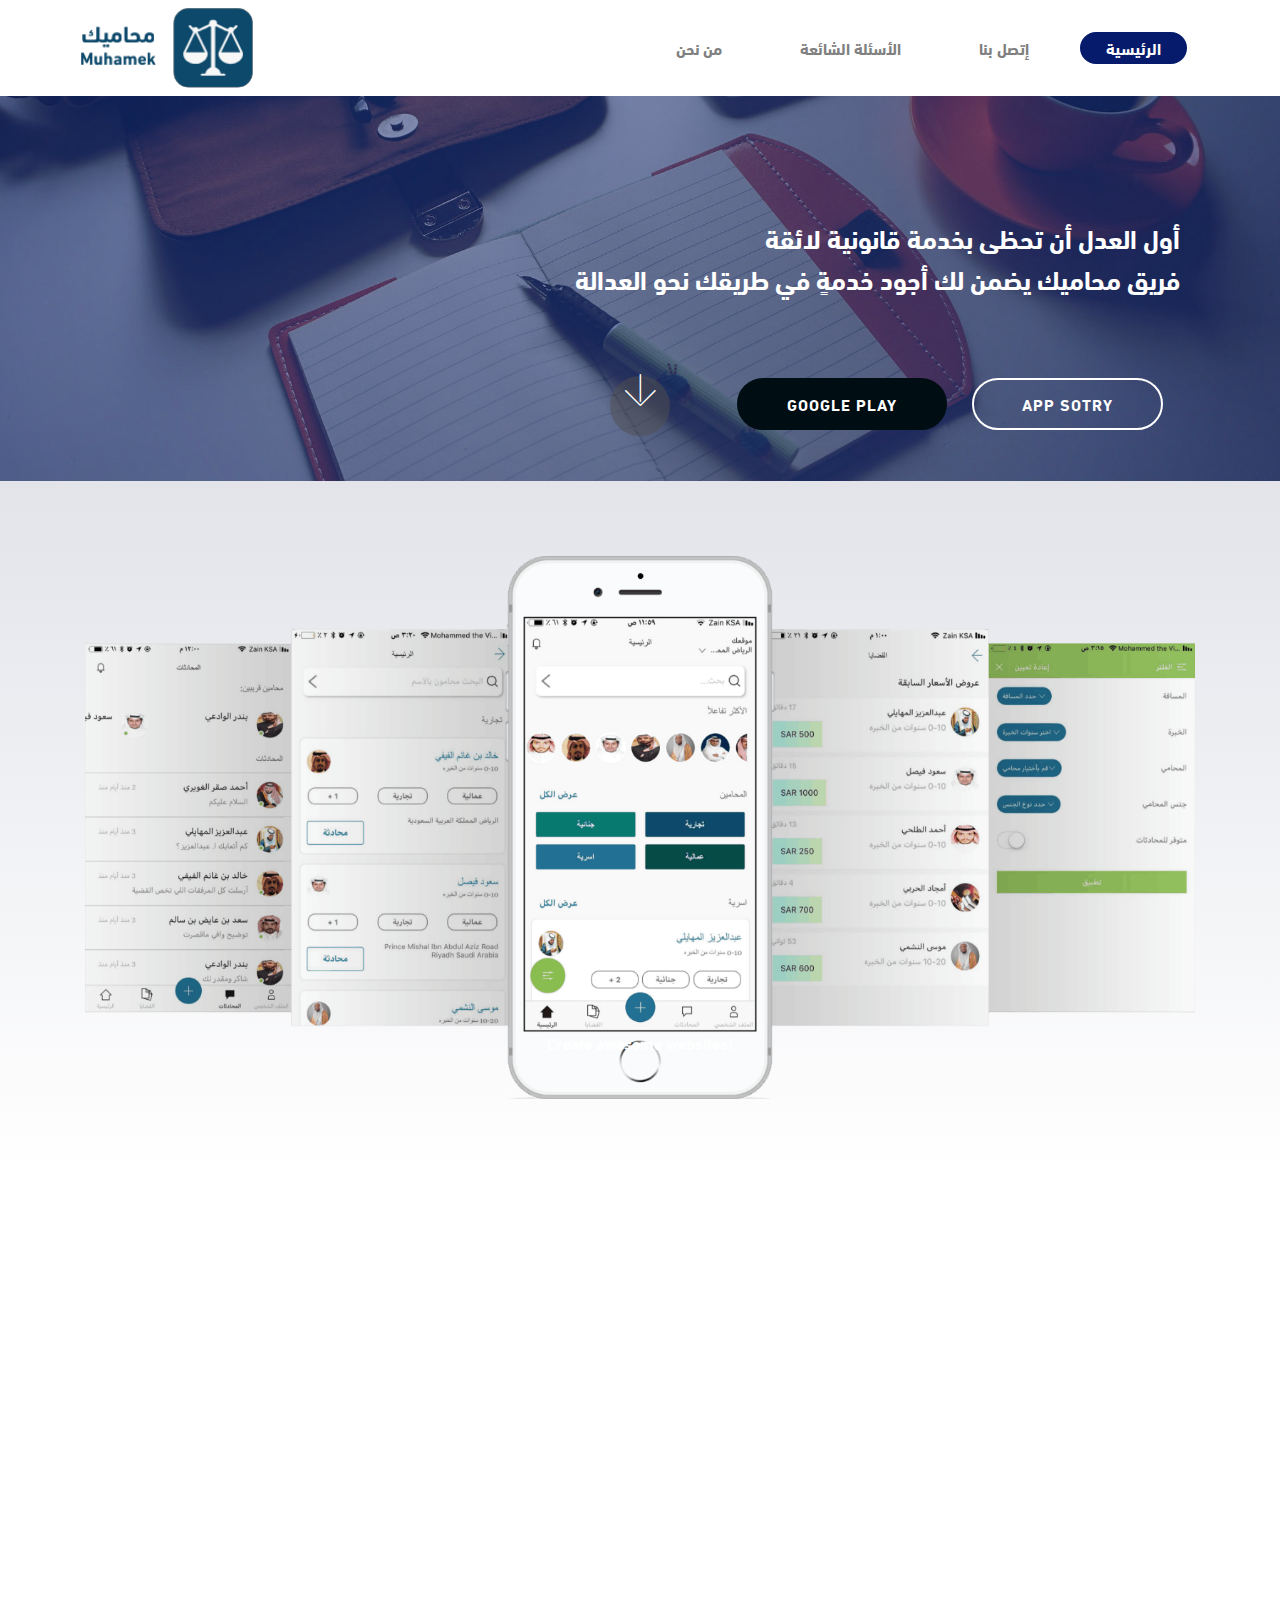
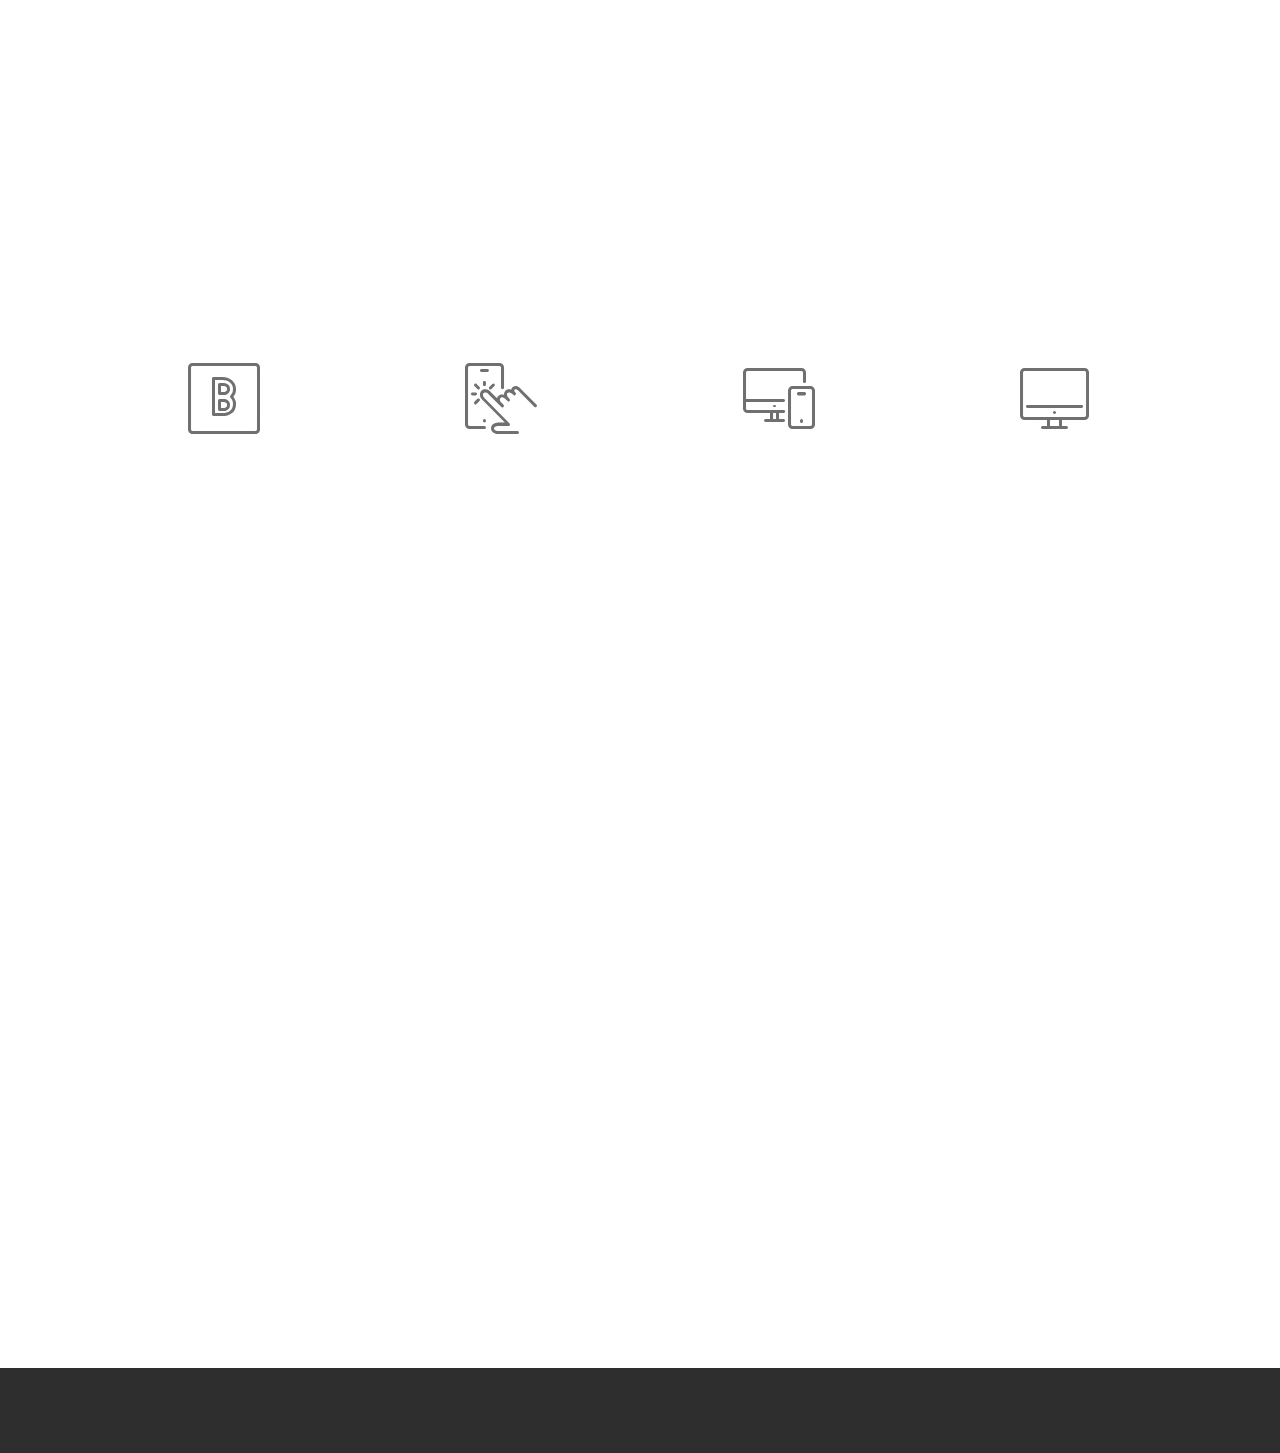
==== index.html @ ecb3b105 "create github pages" ====
<!DOCTYPE html>
<html >
<head>
  <!-- Site made with Mobirise Website Builder v4.8.1, https://mobirise.com -->
  <meta charset="UTF-8">
  <meta http-equiv="X-UA-Compatible" content="IE=edge">
  <meta name="generator" content="Mobirise v4.8.1, mobirise.com">
  <meta name="viewport" content="width=device-width, initial-scale=1, minimum-scale=1">
  <link rel="shortcut icon" href="assets/images/group-3-171x79.png" type="image/x-icon">
  <meta name="description" content="">
  <title>Home</title>
  <link rel="stylesheet" href="assets/web/assets/mobirise-icons/mobirise-icons.css">
  <link rel="stylesheet" href="assets/tether/tether.min.css">
  <link rel="stylesheet" href="assets/soundcloud-plugin/style.css">
  <link rel="stylesheet" href="assets/bootstrap/css/bootstrap.min.css">
  <link rel="stylesheet" href="assets/bootstrap/css/bootstrap-grid.min.css">
  <link rel="stylesheet" href="assets/bootstrap/css/bootstrap-reboot.min.css">
  <link rel="stylesheet" href="assets/dropdown/css/style.css">
  <link rel="stylesheet" href="assets/animatecss/animate.min.css">
  <link rel="stylesheet" href="assets/theme/css/style.css">
  <link href="assets/fonts/style.css" rel="stylesheet">
  <link rel="stylesheet" href="assets/mobirise/css/mbr-additional.css" type="text/css">
  
  
  
</head>
<body>
  <section class="menu cid-r1jO6A1nBb" once="menu" id="menu1-15">

    

    <nav class="navbar navbar-expand beta-menu navbar-dropdown align-items-center navbar-fixed-top navbar-toggleable-sm">
        <button class="navbar-toggler navbar-toggler-right" type="button" data-toggle="collapse" data-target="#navbarSupportedContent" aria-controls="navbarSupportedContent" aria-expanded="false" aria-label="Toggle navigation">
            <div class="hamburger">
                <span></span>
                <span></span>
                <span></span>
                <span></span>
            </div>
        </button>
        <div class="menu-logo">
            <div class="navbar-brand">
                <span class="navbar-logo">
                    <a href="https://easetop.net">
                         <img src="assets/images/group-3-171x79.png" alt="Mobirise" title="" style="height: 5rem;">
                    </a>
                </span>
                
            </div>
        </div>
        <div class="collapse navbar-collapse" id="navbarSupportedContent">
            <ul class="navbar-nav nav-dropdown" data-app-modern-menu="true"><li class="nav-item">
                    <a class="nav-link link text-warning display-4" href="https://mobirise.com">
                        </a>
                </li><li class="nav-item">
                    <a class="nav-link link text-warning display-4" href="https://mobirise.com">
                        </a>
                </li></ul>
            <div class="navbar-buttons mbr-section-btn"><a class="btn btn-sm btn-white display-1" href="https://easetop.net/page1.html">من نحن<br>
                    </a> <a class="btn btn-sm btn-white display-1" href="https://easetop.net/page2.html">الأسئلة الشائعة<br>
                    </a> <a class="btn btn-sm btn-white display-1" href="https://easetop.net/page3.html">إتصل بنا<br>
                    </a> <a class="btn btn-sm btn-secondary display-1" href="https://airtable.com/shrsxSimlbbFp519s">الرئيسية<br>
                    </a></div>
        </div>
    </nav>
</section>

<section class="engine"><a href="https://mobiri.se/l">free web templates</a></section><section class="header10 cid-r1jTACei8w" id="header10-1f">

    

    <div class="mbr-overlay" style="opacity: 0.5; background-color: rgb(6, 27, 107);">
    </div>

    <div class="container">
        <div class="media-container-column mbr-white col-lg-8 col-md-10 ml-auto">
            
            
            <p class="mbr-text align-right pb-3 mbr-fonts-style display-2"><br><br>أول العدل أن تحظى بخدمة قانونية لائقة<br>فريق محاميك يضمن لك أجود خدمةٍ في طريقك نحو العدالة<br><br></p>
            <div class="mbr-section-btn align-right"><a class="btn btn-md btn-primary display-4" href="https://play.google.com/store/apps/details?id=fahdaldobian.mohameek&hl=ar">GOOGLE PLAY</a>
                <a class="btn btn-md btn-white-outline display-4" href="https://itunes.apple.com/sa/app/%D9%85%D8%AD%D8%A7%D9%85%D9%8A%D9%83/id1110029875?mt=8">APP SOTRY</a></div>
        </div>
    </div>

    <div class="mbr-arrow hidden-sm-down" aria-hidden="true">
        <a href="#next">
            <i class="mbri-down mbr-iconfont"></i>
        </a>
    </div>
</section>

<section class="cid-r1jYiPxLiX" id="image3-1h">

    

    <figure class="mbr-figure container">
            <div class="image-block" style="width: 100%;">
                <img src="assets/images/image-12x-1558x761.png" width="1400" alt="Mobirise" title="">
                <figcaption class="mbr-figure-caption mbr-figure-caption-over">
                    <div class="container pb-5 mbr-white align-center mbr-fonts-style display-1">
                        Create awesome websites!
                    </div>
                </figcaption>
            </div>
    </figure>
</section>

<section class="features12 cid-r1iXcXRDPZ" id="features12-h">
    
    

    

    <div class="container">
        <h2 class="mbr-section-title pb-2 mbr-fonts-style display-2">لماذا محاميك</h2>
        <h3 class="mbr-section-subtitle pb-3 mbr-fonts-style display-5">في "محاميك" نسعى لإعادة رسم طريقك القانوني بما يضمن تحصيل حقك وتحقيق <br>العدل الذي تستحقه، هنا يحتشد المحامون جيشاً متأهباً للوقوف في صفّك. <br>وبدلاً من أن تطرق أبوابهم تواجدوا معنا لاجلك<div>&nbsp;</div></h3>

        <div class="media-container-row pt-5">
            <div class="block-content align-right">
                <div class="card pl-3 pr-3 pb-5">
                    <div class="mbr-card-img-title">
                        
                        <div class="mbr-crt-title">
                            <h4 class="card-title py-2 mbr-crt-title mbr-fonts-style display-1">مزايا التطبيق لك كمحامي</h4>
                        </div>
                    </div>                

                    <div class="card-box">
                        <p class="mbr-text mbr-section-text mbr-fonts-style display-7">ملف شخصي خاص بك<br>&nbsp;استكشاف القضايا القريبة من موقعك <br>&nbsp;إمكانية تقديم سعر خاص بكل قضية <br>إمكانية البحث عن القضايا حسب العنوان والتخصص والتاريخ <br>إجراء محادثات فورية مع المستفيدين <br>&nbsp;إمكانية تغيير موقعك الحالي للبحث عن قضايا في مدن أخرى <br>متابعة الدفعات المالية لكل قضية</p>
                    </div>
                </div>

                
            </div>

            <div class="mbr-figure" style="width: 40%;">
                <img src="assets/images/image-22x-1120x1257.png" alt="Mobirise" title="">
            </div>

            <div class="block-content align-left  ">
                <div class="card pl-3 pr-3 pb-5">
                    <div class="mbr-card-img-title">
                        
                        <div class="mbr-crt-title">
                            <h4 class="card-title py-2 mbr-crt-title mbr-fonts-style display-1">
                                مزايا التطبيق لك كمستفيد</h4>
                        </div>
                    </div>                

                    <div class="card-box">
                        <p class="mbr-text mbr-section-text mbr-fonts-style display-7">ملف شخصي خاص بك&nbsp;<br>&nbsp;طرح قضيتك مع المرفقات المتعلقة بها <br>&nbsp;استكشاف المحامين القريبين لموقعك <br>خيارات أكثر لتصنيف المحامين <br>&nbsp;استقبال عروض تنافسية من المحامين <br>&nbsp;إجراء محادثات فورية بين المحامي والمستفيد <br>&nbsp;إمكانية تغيير موقعك الحالي للبحث عن محامين في مدن أخرى<br>&nbsp;إرفاق وتوثيق تكاليف أتعاب المحامي&nbsp;<br></p>
                    </div>
                </div>

                
            </div>
        </div>
    </div>
</section>

<section class="features6 cid-r1iU84Pwrj" id="features6-d">
    
    

    
    <div class="container">
        <div class="media-container-row">

            <div class="card p-3 col-12 col-md-6 col-lg-3">
                <div class="card-img pb-3">
                    <span class="mbri-bootstrap mbr-iconfont"></span>
                </div>
                <div class="card-box">
                    <h4 class="card-title py-3 mbr-fonts-style display-1">
                        تعاقد مع الأنسب&nbsp;</h4>
                    <p class="mbr-text mbr-fonts-style display-7">لا تحتاج إلى توثيق التعاقدات والمدفوعات من خارج التطبيق، فالتطبيق يقوم بالمهمة آلياً بشكل قانوني ، وبوجود نخبة من المحامين البارعين تأكد بأنك ستجد الأفضل</p>
                </div>
            </div>

            <div class="card p-3 col-12 col-md-6 col-lg-3">
                <div class="card-img pb-3">
                    <span class="mbri-touch mbr-iconfont"></span>
                </div>
                <div class="card-box">
                    <h4 class="card-title py-3 mbr-fonts-style display-1">
                        تواصل مع محاميك</h4>
                    <p class="mbr-text mbr-fonts-style display-7">
                       يمكنك فتح محادثات مع المحامين لاستشارتهم ، تواصل بسهولة مع المحامي الأنسب &nbsp;لك والقريب منك&nbsp;</p>
                </div>
            </div>

            <div class="card p-3 col-12 col-md-6 col-lg-3">
                <div class="card-img pb-3">
                    <span class="mbri-responsive mbr-iconfont"></span>
                </div>
                <div class="card-box">
                    <h4 class="card-title py-3 mbr-fonts-style display-1">تعرف على محاميك</h4>
                    <p class="mbr-text mbr-fonts-style display-7">من خلال الملف الشخصي الخاص بكل محامي تعرف على نوع القضايا التي يعمل عليها وعدد القضايا المنجزة والنشطة</p>
                </div>
            </div>

            <div class="card p-3 col-12 col-md-6 col-lg-3">
                <div class="card-img pb-3">
                    <span class="mbri-desktop mbr-iconfont"></span>
                </div>
                <div class="card-box">
                    <h4 class="card-title py-3 mbr-fonts-style display-1">اطرح قضيتك</h4>
                    <p class="mbr-text mbr-fonts-style display-7">&nbsp;شرحك الدقيق لتفاصيل قضيتك وتحديد ميزانية لها يساعدك استقبال أفضل العروض المناسبة لك</p>
                </div>
            </div>

        </div>

    </div>

</section>

<section class="cid-r1kdDPvS6I" id="video1-1l">

    
    
    <figure class="mbr-figure align-center container">
        <div class="video-block" style="width: 63%;">
            <div><iframe class="mbr-embedded-video" src="https://www.youtube.com/embed/y9wCnWjRG-M?rel=0&amp;amp;showinfo=0&amp;autoplay=0&amp;loop=0" width="1280" height="720" frameborder="0" allowfullscreen></iframe></div>
        </div>
    </figure>
</section>

<section class="mbr-section form3 cid-r1kdVNW8Zc" id="form3-1o">

    

    

    <div class="container">
        <div class="row justify-content-center">
            <div class="title col-12 col-lg-8">
                <h2 class="align-center pb-2 mbr-fonts-style display-2">استمارة الاشتراك</h2>
                <h3 class="mbr-section-subtitle align-center pb-5 mbr-light mbr-fonts-style display-5">اشترك في نشرتنا الإخبارية</h3>
            </div>
        </div>

        <div class="row py-2 justify-content-center">
            <div class="col-12 col-lg-6  col-md-8 " data-form-type="formoid">
                <div data-form-alert="" hidden="">شكراً لرغبتك في الإشتراك </div>
                <form class="mbr-form" action="https://mobirise.com/" method="post" data-form-title="Mobirise Form"><input type="hidden" name="email" data-form-email="true" value="pQgk/P7SCvHFlxN1wqQoqv+oJ79qdn5v24Pm52QfXx0aukcY038Y7opIOc3OkVV8y1KZ36KqO/EABfkjIGXtrIz4KsiHri3uD0TK1Qyzpsm1XmwYiDdsEjBKb1f9scHv" data-form-field="Email">
                    <div class="mbr-subscribe input-group">
                        <input class="form-control" type="email" name="email" placeholder="البريد الإلكتروني" data-form-field="Email" required="" id="email-form3-1o">
                        <span class="input-group-btn"><button href="" type="submit" class="btn btn-primary display-4">اشترك</button></span>
                    </div>
                </form>
            </div>
        </div>
    </div>
</section>

<section once="" class="cid-r1kdajYTdB" id="footer6-1k">

    

    

    <div class="container">
        <div class="media-container-row align-center mbr-white">
            <div class="col-12">
                <p class="mbr-text mb-0 mbr-fonts-style display-7">
                    © جميع الحقوق محفوظة لتطبيق محاميك</p>
            </div>
        </div>
    </div>
</section>


  <script src="assets/web/assets/jquery/jquery.min.js"></script>
  <script src="assets/popper/popper.min.js"></script>
  <script src="assets/tether/tether.min.js"></script>
  <script src="assets/bootstrap/js/bootstrap.min.js"></script>
  <script src="assets/smoothscroll/smooth-scroll.js"></script>
  <script src="assets/dropdown/js/script.min.js"></script>
  <script src="assets/touchswipe/jquery.touch-swipe.min.js"></script>
  <script src="assets/viewportchecker/jquery.viewportchecker.js"></script>
  <script src="assets/theme/js/script.js"></script>
  <script src="assets/formoid/formoid.min.js"></script>
  
  
  <input name="animation" type="hidden">
  </body>
</html>
---- assets/web/assets/mobirise-icons/mobirise-icons.css ----
@font-face {
  font-family: 'MobiriseIcons';
  src:  url('mobirise-icons.eot?spat4u');
  src:  url('mobirise-icons.eot?spat4u#iefix') format('embedded-opentype'),
    url('mobirise-icons.ttf?spat4u') format('truetype'),
    url('mobirise-icons.woff?spat4u') format('woff'),
    url('mobirise-icons.svg?spat4u#MobiriseIcons') format('svg');
  font-weight: normal;
  font-style: normal;
}

[class^="mbri-"], [class*=" mbri-"] {
  /* use !important to prevent issues with browser extensions that change fonts */
  font-family: MobiriseIcons !important;
  speak: none;
  font-style: normal;
  font-weight: normal;
  font-variant: normal;
  text-transform: none;
  line-height: 1;

  /* Better Font Rendering =========== */
  -webkit-font-smoothing: antialiased;
  -moz-osx-font-smoothing: grayscale;
}

.mbri-add-submenu:before {
  content: "\e900";
}
.mbri-alert:before {
  content: "\e901";
}
.mbri-align-center:before {
  content: "\e902";
}
.mbri-align-justify:before {
  content: "\e903";
}
.mbri-align-left:before {
  content: "\e904";
}
.mbri-align-right:before {
  content: "\e905";
}
.mbri-android:before {
  content: "\e906";
}
.mbri-apple:before {
  content: "\e907";
}
.mbri-arrow-down:before {
  content: "\e908";
}
.mbri-arrow-next:before {
  content: "\e909";
}
.mbri-arrow-prev:before {
  content: "\e90a";
}
.mbri-arrow-up:before {
  content: "\e90b";
}
.mbri-bold:before {
  content: "\e90c";
}
.mbri-bookmark:before {
  content: "\e90d";
}
.mbri-bootstrap:before {
  content: "\e90e";
}
.mbri-briefcase:before {
  content: "\e90f";
}
.mbri-browse:before {
  content: "\e910";
}
.mbri-bulleted-list:before {
  content: "\e911";
}
.mbri-calendar:before {
  content: "\e912";
}
.mbri-camera:before {
  content: "\e913";
}
.mbri-cart-add:before {
  content: "\e914";
}
.mbri-cart-full:before {
  content: "\e915";
}
.mbri-cash:before {
  content: "\e916";
}
.mbri-change-style:before {
  content: "\e917";
}
.mbri-chat:before {
  content: "\e918";
}
.mbri-clock:before {
  content: "\e919";
}
.mbri-close:before {
  content: "\e91a";
}
.mbri-cloud:before {
  content: "\e91b";
}
.mbri-code:before {
  content: "\e91c";
}
.mbri-contact-form:before {
  content: "\e91d";
}
.mbri-credit-card:before {
  content: "\e91e";
}
.mbri-cursor-click:before {
  content: "\e91f";
}
.mbri-cust-feedback:before {
  content: "\e920";
}
.mbri-database:before {
  content: "\e921";
}
.mbri-delivery:before {
  content: "\e922";
}
.mbri-desktop:before {
  content: "\e923";
}
.mbri-devices:before {
  content: "\e924";
}
.mbri-down:before {
  content: "\e925";
}
.mbri-download:before {
  content: "\e989";
}
.mbri-drag-n-drop:before {
  content: "\e927";
}
.mbri-drag-n-drop2:before {
  content: "\e928";
}
.mbri-edit:before {
  content: "\e929";
}
.mbri-edit2:before {
  content: "\e92a";
}
.mbri-error:before {
  content: "\e92b";
}
.mbri-extension:before {
  content: "\e92c";
}
.mbri-features:before {
  content: "\e92d";
}
.mbri-file:before {
  content: "\e92e";
}
.mbri-flag:before {
  content: "\e92f";
}
.mbri-folder:before {
  content: "\e930";
}
.mbri-gift:before {
  content: "\e931";
}
.mbri-github:before {
  content: "\e932";
}
.mbri-globe:before {
  content: "\e933";
}
.mbri-globe-2:before {
  content: "\e934";
}
.mbri-growing-chart:before {
  content: "\e935";
}
.mbri-hearth:before {
  content: "\e936";
}
.mbri-help:before {
  content: "\e937";
}
.mbri-home:before {
  content: "\e938";
}
.mbri-hot-cup:before {
  content: "\e939";
}
.mbri-idea:before {
  content: "\e93a";
}
.mbri-image-gallery:before {
  content: "\e93b";
}
.mbri-image-slider:before {
  content: "\e93c";
}
.mbri-info:before {
  content: "\e93d";
}
.mbri-italic:before {
  content: "\e93e";
}
.mbri-key:before {
  content: "\e93f";
}
.mbri-laptop:before {
  content: "\e940";
}
.mbri-layers:before {
  content: "\e941";
}
.mbri-left-right:before {
  content: "\e942";
}
.mbri-left:before {
  content: "\e943";
}
.mbri-letter:before {
  content: "\e944";
}
.mbri-like:before {
  content: "\e945";
}
.mbri-link:before {
  content: "\e946";
}
.mbri-lock:before {
  content: "\e947";
}
.mbri-login:before {
  content: "\e948";
}
.mbri-logout:before {
  content: "\e949";
}
.mbri-magic-stick:before {
  content: "\e94a";
}
.mbri-map-pin:before {
  content: "\e94b";
}
.mbri-menu:before {
  content: "\e94c";
}
.mbri-mobile:before {
  content: "\e94d";
}
.mbri-mobile2:before {
  content: "\e94e";
}
.mbri-mobirise:before {
  content: "\e94f";
}
.mbri-more-horizontal:before {
  content: "\e950";
}
.mbri-more-vertical:before {
  content: "\e951";
}
.mbri-music:before {
  content: "\e952";
}
.mbri-new-file:before {
  content: "\e953";
}
.mbri-numbered-list:before {
  content: "\e954";
}
.mbri-opened-folder:before {
  content: "\e955";
}
.mbri-pages:before {
  content: "\e956";
}
.mbri-paper-plane:before {
  content: "\e957";
}
.mbri-paperclip:before {
  content: "\e958";
}
.mbri-photo:before {
  content: "\e959";
}
.mbri-photos:before {
  content: "\e95a";
}
.mbri-pin:before {
  content: "\e95b";
}
.mbri-play:before {
  content: "\e95c";
}
.mbri-plus:before {
  content: "\e95d";
}
.mbri-preview:before {
  content: "\e95e";
}
.mbri-print:before {
  content: "\e95f";
}
.mbri-protect:before {
  content: "\e960";
}
.mbri-question:before {
  content: "\e961";
}
.mbri-quote-left:before {
  content: "\e962";
}
.mbri-quote-right:before {
  content: "\e963";
}
.mbri-refresh:before {
  content: "\e964";
}
.mbri-responsive:before {
  content: "\e965";
}
.mbri-right:before {
  content: "\e966";
}
.mbri-rocket:before {
  content: "\e967";
}
.mbri-sad-face:before {
  content: "\e968";
}
.mbri-sale:before {
  content: "\e969";
}
.mbri-save:before {
  content: "\e96a";
}
.mbri-search:before {
  content: "\e96b";
}
.mbri-setting:before {
  content: "\e96c";
}
.mbri-setting2:before {
  content: "\e96d";
}
.mbri-setting3:before {
  content: "\e96e";
}
.mbri-share:before {
  content: "\e96f";
}
.mbri-shopping-bag:before {
  content: "\e970";
}
.mbri-shopping-basket:before {
  content: "\e971";
}
.mbri-shopping-cart:before {
  content: "\e972";
}
.mbri-sites:before {
  content: "\e973";
}
.mbri-smile-face:before {
  content: "\e974";
}
.mbri-speed:before {
  content: "\e975";
}
.mbri-star:before {
  content: "\e976";
}
.mbri-success:before {
  content: "\e977";
}
.mbri-sun:before {
  content: "\e978";
}
.mbri-sun2:before {
  content: "\e979";
}
.mbri-tablet:before {
  content: "\e97a";
}
.mbri-tablet-vertical:before {
  content: "\e97b";
}
.mbri-target:before {
  content: "\e97c";
}
.mbri-timer:before {
  content: "\e97d";
}
.mbri-to-ftp:before {
  content: "\e97e";
}
.mbri-to-local-drive:before {
  content: "\e97f";
}
.mbri-touch-swipe:before {
  content: "\e980";
}
.mbri-touch:before {
  content: "\e981";
}
.mbri-trash:before {
  content: "\e982";
}
.mbri-underline:before {
  content: "\e983";
}
.mbri-unlink:before {
  content: "\e984";
}
.mbri-unlock:before {
  content: "\e985";
}
.mbri-up-down:before {
  content: "\e986";
}
.mbri-up:before {
  content: "\e987";
}
.mbri-update:before {
  content: "\e988";
}
.mbri-upload:before {
 content: "\e926"; 
}
.mbri-user:before {
  content: "\e98a";
}
.mbri-user2:before {
  content: "\e98b";
}
.mbri-users:before {
  content: "\e98c";
}
.mbri-video:before {
  content: "\e98d";
}
.mbri-video-play:before {
  content: "\e98e";
}
.mbri-watch:before {
  content: "\e98f";
}
.mbri-website-theme:before {
  content: "\e990";
}
.mbri-wifi:before {
  content: "\e991";
}
.mbri-windows:before {
  content: "\e992";
}
.mbri-zoom-out:before {
  content: "\e993";
}
.mbri-redo:before {
  content: "\e994";
}
.mbri-undo:before {
  content: "\e995";
}
---- assets/soundcloud-plugin/style.css ----
.addons-container {
  position: relative;
  margin-left: auto;
  margin-right: auto;
  padding-right: 15px;
  padding-left: 15px; }
  @media (min-width: 576px) {
    .addons-container {
      padding-right: 15px;
      padding-left: 15px; } }
  @media (min-width: 768px) {
    .addons-container {
      padding-right: 15px;
      padding-left: 15px; } }
  @media (min-width: 992px) {
    .addons-container {
      padding-right: 15px;
      padding-left: 15px; } }
  @media (min-width: 1200px) {
    .addons-container {
      padding-right: 15px;
      padding-left: 15px; } }
  @media (min-width: 576px) {
    .addons-container {
      width: 540px;
      max-width: 100%; } }
  @media (min-width: 768px) {
    .addons-container {
      width: 720px;
      max-width: 100%; } }
  @media (min-width: 992px) {
    .addons-container {
      width: 960px;
      max-width: 100%; } }
  @media (min-width: 1200px) {
    .addons-container {
      width: 1140px;
      max-width: 100%; } }

.addons-container-inner{
    position: relative;
    width: 100%;
    min-height: 1px;
    padding-right: 15px;
    padding-left: 15px;
}
@media (min-width: 567px) {
    .addons-container-inner{
        -ms-flex: 0 0 66.666667%;
        flex: 0 0 66.666667%;
        max-width: 66.666667%;
    }
}
.addons-row{
    display: flex;
    justify-content:center;
}
---- assets/dropdown/css/style.css ----
.navbar-dropdown {
  left: 0;
  padding: 0;
  position: absolute;
  right: 0;
  top: 0;
  transition: all 0.45s ease;
  z-index: 1030;
  background: #282828; }
  .navbar-dropdown .navbar-logo {
    margin-right: 0.8rem;
    transition: margin 0.3s ease-in-out;
    vertical-align: middle; }
    .navbar-dropdown .navbar-logo img {
      height: 3.125rem;
      transition: all 0.3s ease-in-out; }
    .navbar-dropdown .navbar-logo.mbr-iconfont {
      font-size: 3.125rem;
      line-height: 3.125rem; }
  .navbar-dropdown .navbar-caption {
    font-weight: 700;
    white-space: normal;
    vertical-align: -4px;
    line-height: 3.125rem !important; }
    .navbar-dropdown .navbar-caption, .navbar-dropdown .navbar-caption:hover {
      color: inherit;
      text-decoration: none; }
  .navbar-dropdown .mbr-iconfont + .navbar-caption {
    vertical-align: -1px; }
  .navbar-dropdown.navbar-fixed-top {
    position: fixed; }
  .navbar-dropdown .navbar-brand span {
    vertical-align: -4px; }
  .navbar-dropdown.bg-color.transparent {
    background: none; }
  .navbar-dropdown.navbar-short .navbar-brand {
    padding: 0.625rem 0; }
    .navbar-dropdown.navbar-short .navbar-brand span {
      vertical-align: -1px; }
  .navbar-dropdown.navbar-short .navbar-caption {
    line-height: 2.375rem !important;
    vertical-align: -2px; }
  .navbar-dropdown.navbar-short .navbar-logo {
    margin-right: 0.5rem; }
    .navbar-dropdown.navbar-short .navbar-logo img {
      height: 2.375rem; }
    .navbar-dropdown.navbar-short .navbar-logo.mbr-iconfont {
      font-size: 2.375rem;
      line-height: 2.375rem; }
  .navbar-dropdown.navbar-short .mbr-table-cell {
    height: 3.625rem; }
  .navbar-dropdown .navbar-close {
    left: 0.6875rem;
    position: fixed;
    top: 0.75rem;
    z-index: 1000; }
  .navbar-dropdown .hamburger-icon {
    content: "";
    display: inline-block;
    vertical-align: middle;
    width: 16px;
    -webkit-box-shadow: 0 -6px 0 1px #282828,0 0 0 1px #282828,0 6px 0 1px #282828;
    -moz-box-shadow: 0 -6px 0 1px #282828,0 0 0 1px #282828,0 6px 0 1px #282828;
    box-shadow: 0 -6px 0 1px #282828,0 0 0 1px #282828,0 6px 0 1px #282828; }

.dropdown-menu .dropdown-toggle[data-toggle="dropdown-submenu"]::after {
  border-bottom: 0.35em solid transparent;
  border-left: 0.35em solid;
  border-right: 0;
  border-top: 0.35em solid transparent;
  margin-left: 0.3rem; }

.dropdown-menu .dropdown-item:focus {
  outline: 0; }

.nav-dropdown {
  font-size: 0.75rem;
  font-weight: 500;
  height: auto !important; }
  .nav-dropdown .nav-btn {
    padding-left: 1rem; }
  .nav-dropdown .link {
    margin: .667em 1.667em;
    font-weight: 500;
    padding: 0;
    transition: color .2s ease-in-out; }
    .nav-dropdown .link.dropdown-toggle {
      margin-right: 2.583em; }
      .nav-dropdown .link.dropdown-toggle::after {
        margin-left: .25rem;
        border-top: 0.35em solid;
        border-right: 0.35em solid transparent;
        border-left: 0.35em solid transparent;
        border-bottom: 0; }
      .nav-dropdown .link.dropdown-toggle[aria-expanded="true"] {
        margin: 0;
        padding: 0.667em 3.263em  0.667em 1.667em; }
  .nav-dropdown .link::after,
  .nav-dropdown .dropdown-item::after {
    color: inherit; }
  .nav-dropdown .btn {
    font-size: 0.75rem;
    font-weight: 700;
    letter-spacing: 0;
    margin-bottom: 0;
    padding-left: 1.25rem;
    padding-right: 1.25rem; }
  .nav-dropdown .dropdown-menu {
    border-radius: 0;
    border: 0;
    left: 0;
    margin: 0;
    padding-bottom: 1.25rem;
    padding-top: 1.25rem;
    position: relative; }
  .nav-dropdown .dropdown-submenu {
    margin-left: 0.125rem;
    top: 0; }
  .nav-dropdown .dropdown-item {
    font-weight: 500;
    line-height: 2;
    padding: 0.3846em 4.615em 0.3846em 1.5385em;
    position: relative;
    transition: color .2s ease-in-out, background-color .2s ease-in-out; }
    .nav-dropdown .dropdown-item::after {
      margin-top: -0.3077em;
      position: absolute;
      right: 1.1538em;
      top: 50%; }
    .nav-dropdown .dropdown-item:focus, .nav-dropdown .dropdown-item:hover {
      background: none; }

@media (max-width: 767px) {
  .nav-dropdown.navbar-toggleable-sm {
    bottom: 0;
    display: none;
    left: 0;
    overflow-x: hidden;
    position: fixed;
    top: 0;
    transform: translateX(-100%);
    -ms-transform: translateX(-100%);
    -webkit-transform: translateX(-100%);
    width: 18.75rem;
    z-index: 999; } }
.nav-dropdown.navbar-toggleable-xl {
  bottom: 0;
  display: none;
  left: 0;
  overflow-x: hidden;
  position: fixed;
  top: 0;
  transform: translateX(-100%);
  -ms-transform: translateX(-100%);
  -webkit-transform: translateX(-100%);
  width: 18.75rem;
  z-index: 999; }

.nav-dropdown-sm {
  display: block !important;
  overflow-x: hidden;
  overflow: auto;
  padding-top: 3.875rem; }
  .nav-dropdown-sm::after {
    content: "";
    display: block;
    height: 3rem;
    width: 100%; }
  .nav-dropdown-sm.collapse.in ~ .navbar-close {
    display: block !important; }
  .nav-dropdown-sm.collapsing, .nav-dropdown-sm.collapse.in {
    transform: translateX(0);
    -ms-transform: translateX(0);
    -webkit-transform: translateX(0);
    transition: all 0.25s ease-out;
    -webkit-transition: all 0.25s ease-out;
    background: #282828; }
  .nav-dropdown-sm.collapsing[aria-expanded="false"] {
    transform: translateX(-100%);
    -ms-transform: translateX(-100%);
    -webkit-transform: translateX(-100%); }
  .nav-dropdown-sm .nav-item {
    display: block;
    margin-left: 0 !important;
    padding-left: 0; }
  .nav-dropdown-sm .link,
  .nav-dropdown-sm .dropdown-item {
    border-top: 1px dotted rgba(255, 255, 255, 0.1);
    font-size: 0.8125rem;
    line-height: 1.6;
    margin: 0 !important;
    padding: 0.875rem 2.4rem 0.875rem 1.5625rem !important;
    position: relative;
    white-space: normal; }
    .nav-dropdown-sm .link:focus, .nav-dropdown-sm .link:hover,
    .nav-dropdown-sm .dropdown-item:focus,
    .nav-dropdown-sm .dropdown-item:hover {
      background: rgba(0, 0, 0, 0.2) !important;
      color: #c0a375; }
  .nav-dropdown-sm .nav-btn {
    position: relative;
    padding: 1.5625rem 1.5625rem 0 1.5625rem; }
    .nav-dropdown-sm .nav-btn::before {
      border-top: 1px dotted rgba(255, 255, 255, 0.1);
      content: "";
      left: 0;
      position: absolute;
      top: 0;
      width: 100%; }
    .nav-dropdown-sm .nav-btn + .nav-btn {
      padding-top: 0.625rem; }
      .nav-dropdown-sm .nav-btn + .nav-btn::before {
        display: none; }
  .nav-dropdown-sm .btn {
    padding: 0.625rem 0; }
  .nav-dropdown-sm .dropdown-toggle[data-toggle="dropdown-submenu"]::after {
    margin-left: .25rem;
    border-top: 0.35em solid;
    border-right: 0.35em solid transparent;
    border-left: 0.35em solid transparent;
    border-bottom: 0; }
  .nav-dropdown-sm .dropdown-toggle[data-toggle="dropdown-submenu"][aria-expanded="true"]::after {
    border-top: 0;
    border-right: 0.35em solid transparent;
    border-left: 0.35em solid transparent;
    border-bottom: 0.35em solid; }
  .nav-dropdown-sm .dropdown-menu {
    margin: 0;
    padding: 0;
    position: relative;
    top: 0;
    left: 0;
    width: 100%;
    border: 0;
    float: none;
    border-radius: 0;
    background: none; }
  .nav-dropdown-sm .dropdown-submenu {
    left: 100%;
    margin-left: 0.125rem;
    margin-top: -1.25rem;
    top: 0; }

.navbar-toggleable-sm .nav-dropdown .dropdown-menu {
  position: absolute; }

.navbar-toggleable-sm .nav-dropdown .dropdown-submenu {
  left: 100%;
  margin-left: 0.125rem;
  margin-top: -1.25rem;
  top: 0; }

.navbar-toggleable-sm.opened .nav-dropdown .dropdown-menu {
  position: relative; }

.navbar-toggleable-sm.opened .nav-dropdown .dropdown-submenu {
  left: 0;
  margin-left: 00rem;
  margin-top: 0rem;
  top: 0; }

.is-builder .nav-dropdown.collapsing {
  transition: none !important; }

/*# sourceMappingURL=style.css.map */
---- assets/theme/css/style.css ----
/*!
 * Mobirise v4 theme (https://mobirise.com/)
 * Copyright 2017 Mobirise
 */
section {
  background-color: #eeeeee; }

section,
.container,
.container-fluid {
  position: relative;
  word-wrap: break-word; }

a.mbr-iconfont:hover {
  text-decoration: none; }

.article .lead p, .article .lead ul, .article .lead ol, .article .lead pre, .article .lead blockquote {
  margin-bottom: 0; }

a {
  font-style: normal;
  font-weight: 400;
  cursor: pointer; }
  a, a:hover {
    text-decoration: none; }

figure {
  margin-bottom: 0; }

body {
  color: #232323; }

h1, h2, h3, h4, h5, h6,
.h1, .h2, .h3, .h4, .h5, .h6,
.display-1, .display-2, .display-3, .display-4 {
  line-height: 1;
  word-break: break-word;
  word-wrap: break-word; }

b, strong {
  font-weight: bold; }

blockquote {
  padding: 10px 0 10px 20px;
  position: relative;
  border-left: 2px solid;
  border-color: #ff3366; }

input:-webkit-autofill, input:-webkit-autofill:hover, input:-webkit-autofill:focus, input:-webkit-autofill:active {
  transition-delay: 9999s;
  transition-property: background-color, color; }

textarea[type="hidden"] {
  display: none; }

body {
  position: relative; }

section {
  background-position: 50% 50%;
  background-repeat: no-repeat;
  background-size: cover; }
  section .mbr-background-video,
  section .mbr-background-video-preview {
    position: absolute;
    bottom: 0;
    left: 0;
    right: 0;
    top: 0; }

.hidden {
  visibility: hidden; }

.mbr-z-index20 {
  z-index: 20; }

/*! Base colors */
.mbr-white {
  color: #ffffff; }

.mbr-black {
  color: #000000; }

.mbr-bg-white {
  background-color: #ffffff; }

.mbr-bg-black {
  background-color: #000000; }

/*! Text-aligns */
.align-left {
  text-align: left; }

.align-center {
  text-align: center; }

.align-right {
  text-align: right; }

@media (max-width: 767px) {
  .align-left, .align-center, .align-right, .mbr-section-btn, .mbr-section-title {
    text-align: center; } }
/*! Font-weight  */
.mbr-light {
  font-weight: 300; }

.mbr-regular {
  font-weight: 400; }

.mbr-semibold {
  font-weight: 500; }

.mbr-bold {
  font-weight: 700; }

/*! Media  */
.media-size-item {
  -webkit-flex: 1 1 auto;
  -moz-flex: 1 1 auto;
  -ms-flex: 1 1 auto;
  -o-flex: 1 1 auto;
  flex: 1 1 auto; }

.media-content {
  -webkit-flex-basis: 100%;
  flex-basis: 100%; }

.media-container-row {
  display: -ms-flexbox;
  display: -webkit-flex;
  display: flex;
  -webkit-flex-direction: row;
  -ms-flex-direction: row;
  flex-direction: row;
  -webkit-flex-wrap: wrap;
  -ms-flex-wrap: wrap;
  flex-wrap: wrap;
  -webkit-justify-content: center;
  -ms-flex-pack: center;
  justify-content: center;
  -webkit-align-content: center;
  -ms-flex-line-pack: center;
  align-content: center;
  -webkit-align-items: start;
  -ms-flex-align: start;
  align-items: start; }
  .media-container-row .media-size-item {
    width: 400px; }

.media-container-column {
  display: -ms-flexbox;
  display: -webkit-flex;
  display: flex;
  -webkit-flex-direction: column;
  -ms-flex-direction: column;
  flex-direction: column;
  -webkit-flex-wrap: wrap;
  -ms-flex-wrap: wrap;
  flex-wrap: wrap;
  -webkit-justify-content: center;
  -ms-flex-pack: center;
  justify-content: center;
  -webkit-align-content: center;
  -ms-flex-line-pack: center;
  align-content: center;
  -webkit-align-items: stretch;
  -ms-flex-align: stretch;
  align-items: stretch; }
  .media-container-column > * {
    width: 100%; }

@media (min-width: 992px) {
  .media-container-row {
    -webkit-flex-wrap: nowrap;
    -ms-flex-wrap: nowrap;
    flex-wrap: nowrap; } }
figure {
  overflow: hidden; }

figure[mbr-media-size] {
  transition: width 0.1s; }

.mbr-figure img, .mbr-figure iframe {
  display: block;
  width: 100%; }

.card {
  background-color: transparent;
  border: none; }

.card-img {
  text-align: center;
  flex-shrink: 0; }

.media {
  max-width: 100%;
  margin: 0 auto; }

.mbr-figure {
  -ms-flex-item-align: center;
  -ms-grid-row-align: center;
  -webkit-align-self: center;
  align-self: center; }

.media-container > div {
  max-width: 100%; }

.mbr-figure img, .card-img img {
  width: 100%; }

@media (max-width: 991px) {
  .media-size-item {
    width: auto !important; }

  .media {
    width: auto; }

  .mbr-figure {
    width: 100% !important; } }
/*! Buttons */
.mbr-section-btn {
  margin-left: -.25rem;
  margin-right: -.25rem;
  font-size: 0; }

nav .mbr-section-btn {
  margin-left: 0rem;
  margin-right: 0rem; }

/*! Btn icon margin */
.btn .mbr-iconfont, .btn.btn-sm .mbr-iconfont {
  cursor: pointer;
  margin-right: 0.5rem; }

.btn.btn-md .mbr-iconfont, .btn.btn-md .mbr-iconfont {
  margin-right: 0.8rem; }

.mbr-regular {
  font-weight: 400; }

.mbr-semibold {
  font-weight: 500; }

.mbr-bold {
  font-weight: 700; }

[type="submit"] {
  -webkit-appearance: none; }

/*! Full-screen */
.mbr-fullscreen .mbr-overlay {
  min-height: 100vh; }

.mbr-fullscreen {
  display: flex;
  display: -webkit-flex;
  display: -moz-flex;
  display: -ms-flex;
  display: -o-flex;
  align-items: center;
  -webkit-align-items: center;
  min-height: 100vh;
  padding-top: 3rem;
  padding-bottom: 3rem; }

/*! Map */
.map {
  height: 25rem;
  position: relative; }
  .map iframe {
    width: 100%;
    height: 100%; }

/* Form */
.form-asterisk {
  font-family: initial;
  position: absolute;
  top: -2px;
  font-weight: normal; }

/*! Scroll to top arrow */
.mbr-arrow-up {
  bottom: 25px;
  right: 90px;
  position: fixed;
  text-align: right;
  z-index: 5000;
  color: #ffffff;
  font-size: 32px;
  transform: rotate(180deg);
  -webkit-transform: rotate(180deg); }

.mbr-arrow-up a {
  background: rgba(0, 0, 0, 0.2);
  border-radius: 3px;
  color: #fff;
  display: inline-block;
  height: 60px;
  width: 60px;
  outline-style: none !important;
  position: relative;
  text-decoration: none;
  transition: all .3s ease-in-out;
  cursor: pointer;
  text-align: center; }
  .mbr-arrow-up a:hover {
    background-color: rgba(0, 0, 0, 0.4); }
  .mbr-arrow-up a i {
    line-height: 60px; }

.mbr-arrow-up-icon {
  display: block;
  color: #fff; }

.mbr-arrow-up-icon::before {
  content: "\203a";
  display: inline-block;
  font-family: serif;
  font-size: 32px;
  line-height: 1;
  font-style: normal;
  position: relative;
  top: 6px;
  left: -4px;
  -webkit-transform: rotate(-90deg);
  transform: rotate(-90deg); }

/*! Arrow Down */
.mbr-arrow {
  position: absolute;
  bottom: 45px;
  left: 50%;
  width: 60px;
  height: 60px;
  cursor: pointer;
  background-color: rgba(80, 80, 80, 0.5);
  border-radius: 50%;
  -webkit-transform: translateX(-50%);
  transform: translateX(-50%); }
  .mbr-arrow > a {
    display: inline-block;
    text-decoration: none;
    outline-style: none;
    -webkit-animation: arrowdown 1.7s ease-in-out infinite;
    animation: arrowdown 1.7s ease-in-out infinite; }
    .mbr-arrow > a > i {
      position: absolute;
      top: -2px;
      left: 15px;
      font-size: 2rem; }

@keyframes arrowdown {
  0% {
    transform: translateY(0px);
    -webkit-transform: translateY(0px); }
  50% {
    transform: translateY(-5px);
    -webkit-transform: translateY(-5px); }
  100% {
    transform: translateY(0px);
    -webkit-transform: translateY(0px); } }
@-webkit-keyframes arrowdown {
  0% {
    transform: translateY(0px);
    -webkit-transform: translateY(0px); }
  50% {
    transform: translateY(-5px);
    -webkit-transform: translateY(-5px); }
  100% {
    transform: translateY(0px);
    -webkit-transform: translateY(0px); } }
@media (max-width: 500px) {
  .mbr-arrow-up {
    left: 50%;
    right: auto;
    transform: translateX(-50%) rotate(180deg);
    -webkit-transform: translateX(-50%) rotate(180deg); } }
/*Gradients animation*/
@keyframes gradient-animation {
  from {
    background-position: 0% 100%;
    animation-timing-function: ease-in-out; }
  to {
    background-position: 100% 0%;
    animation-timing-function: ease-in-out; } }
@-webkit-keyframes gradient-animation {
  from {
    background-position: 0% 100%;
    animation-timing-function: ease-in-out; }
  to {
    background-position: 100% 0%;
    animation-timing-function: ease-in-out; } }
.bg-gradient {
  background-size: 200% 200%;
  animation: gradient-animation 5s infinite alternate;
  -webkit-animation: gradient-animation 5s infinite alternate; }

.menu .navbar-brand {
  display: -webkit-flex; }
  .menu .navbar-brand span {
    display: flex;
    display: -webkit-flex; }
  .menu .navbar-brand .navbar-caption-wrap {
    display: -webkit-flex; }
  .menu .navbar-brand .navbar-logo img {
    display: -webkit-flex; }
@media (min-width: 768px) and (max-width: 991px) {
  .menu .navbar-toggleable-sm .navbar-nav {
    display: -webkit-box;
    display: -webkit-flex;
    display: -ms-flexbox; } }
@media (min-width: 992px) {
  .menu .navbar-nav.nav-dropdown {
    display: -webkit-flex; }
  .menu .navbar-toggleable-sm .navbar-collapse {
    display: -webkit-flex !important; } }

/*# sourceMappingURL=style.css.map */
.engine {
	position: absolute;
	text-indent: -2400px;
	text-align: center;
	padding: 0;
	top: 0;
	left: -2400px;
}
---- assets/fonts/style.css ----
@font-face {
   font-family: 'DINNextLTArabic-Bold-4d12fda9193c9978e005103fc1606b20';
   src: url('DINNextLTArabic-Bold-4d12fda9193c9978e005103fc1606b20/font.ttf');
}
@font-face {
   font-family: 'albayan';
   src: url('albayan/font.ttf');
}
---- assets/mobirise/css/mbr-additional.css ----
body {
  font-style: normal;
  line-height: 1.5;
}
.mbr-section-title {
  font-style: normal;
  line-height: 1.2;
}
.mbr-section-subtitle {
  line-height: 1.3;
}
.mbr-text {
  font-style: normal;
  line-height: 1.6;
}
.display-1 {
  font-family: 'DINNextLTArabic-Bold-4d12fda9193c9978e005103fc1606b20';
  font-size: 1rem;
}
.display-1 > .mbr-iconfont {
  font-size: 1.6rem;
}
.display-2 {
  font-family: 'DINNextLTArabic-Bold-4d12fda9193c9978e005103fc1606b20';
  font-size: 1.6rem;
}
.display-2 > .mbr-iconfont {
  font-size: 2.56rem;
}
.display-4 {
  font-family: 'DINNextLTArabic-Bold-4d12fda9193c9978e005103fc1606b20';
  font-size: 1rem;
}
.display-4 > .mbr-iconfont {
  font-size: 1.6rem;
}
.display-5 {
  font-family: 'albayan';
  font-size: 1.8rem;
}
.display-5 > .mbr-iconfont {
  font-size: 2.88rem;
}
.display-7 {
  font-family: 'albayan';
  font-size: 1rem;
}
.display-7 > .mbr-iconfont {
  font-size: 1.6rem;
}
/* ---- Fluid typography for mobile devices ---- */
/* 1.4 - font scale ratio ( bootstrap == 1.42857 ) */
/* 100vw - current viewport width */
/* (48 - 20)  48 == 48rem == 768px, 20 == 20rem == 320px(minimal supported viewport) */
/* 0.65 - min scale variable, may vary */
@media (max-width: 768px) {
  .display-1 {
    font-size: 0.8rem;
    font-size: calc( 1rem + (1 - 1) * ((100vw - 20rem) / (48 - 20)));
    line-height: calc( 1.4 * (1rem + (1 - 1) * ((100vw - 20rem) / (48 - 20))));
  }
  .display-2 {
    font-size: 1.28rem;
    font-size: calc( 1.21rem + (1.6 - 1.21) * ((100vw - 20rem) / (48 - 20)));
    line-height: calc( 1.4 * (1.21rem + (1.6 - 1.21) * ((100vw - 20rem) / (48 - 20))));
  }
  .display-4 {
    font-size: 0.8rem;
    font-size: calc( 1rem + (1 - 1) * ((100vw - 20rem) / (48 - 20)));
    line-height: calc( 1.4 * (1rem + (1 - 1) * ((100vw - 20rem) / (48 - 20))));
  }
  .display-5 {
    font-size: 1.44rem;
    font-size: calc( 1.28rem + (1.8 - 1.28) * ((100vw - 20rem) / (48 - 20)));
    line-height: calc( 1.4 * (1.28rem + (1.8 - 1.28) * ((100vw - 20rem) / (48 - 20))));
  }
}
/* Buttons */
.btn {
  font-weight: 500;
  border-width: 2px;
  font-style: normal;
  letter-spacing: 1px;
  margin: .4rem .8rem;
  white-space: normal;
  -webkit-transition: all 0.3s ease-in-out;
  -moz-transition: all 0.3s ease-in-out;
  transition: all 0.3s ease-in-out;
  padding: 1rem 3rem;
  border-radius: 3px;
  display: inline-flex;
  align-items: center;
  justify-content: center;
  word-break: break-word;
}
.btn-sm {
  font-weight: 500;
  letter-spacing: 1px;
  -webkit-transition: all 0.3s ease-in-out;
  -moz-transition: all 0.3s ease-in-out;
  transition: all 0.3s ease-in-out;
  padding: 0.6rem 1.5rem;
  border-radius: 3px;
}
.btn-md {
  font-weight: 500;
  letter-spacing: 1px;
  margin: .4rem .8rem !important;
  -webkit-transition: all 0.3s ease-in-out;
  -moz-transition: all 0.3s ease-in-out;
  transition: all 0.3s ease-in-out;
  padding: 1rem 3rem;
  border-radius: 3px;
}
.btn-lg {
  font-weight: 500;
  letter-spacing: 1px;
  margin: .4rem .8rem !important;
  -webkit-transition: all 0.3s ease-in-out;
  -moz-transition: all 0.3s ease-in-out;
  transition: all 0.3s ease-in-out;
  padding: 1.2rem 3.2rem;
  border-radius: 3px;
}
.bg-primary {
  background-color: #000e13 !important;
}
.bg-success {
  background-color: #f7ed4a !important;
}
.bg-info {
  background-color: #82786e !important;
}
.bg-warning {
  background-color: #879a9f !important;
}
.bg-danger {
  background-color: #b1a374 !important;
}
.btn-primary,
.btn-primary:active {
  background-color: #000e13 !important;
  border-color: #000e13 !important;
  color: #ffffff !important;
}
.btn-primary:hover,
.btn-primary:focus,
.btn-primary.focus,
.btn-primary.active {
  color: #ffffff !important;
  background-color: #000000 !important;
  border-color: #000000 !important;
}
.btn-primary.disabled,
.btn-primary:disabled {
  color: #ffffff !important;
  background-color: #000000 !important;
  border-color: #000000 !important;
}
.btn-secondary,
.btn-secondary:active {
  background-color: #061b6b !important;
  border-color: #061b6b !important;
  color: #ffffff !important;
}
.btn-secondary:hover,
.btn-secondary:focus,
.btn-secondary.focus,
.btn-secondary.active {
  color: #ffffff !important;
  background-color: #020923 !important;
  border-color: #020923 !important;
}
.btn-secondary.disabled,
.btn-secondary:disabled {
  color: #ffffff !important;
  background-color: #020923 !important;
  border-color: #020923 !important;
}
.btn-info,
.btn-info:active {
  background-color: #82786e !important;
  border-color: #82786e !important;
  color: #ffffff !important;
}
.btn-info:hover,
.btn-info:focus,
.btn-info.focus,
.btn-info.active {
  color: #ffffff !important;
  background-color: #59524b !important;
  border-color: #59524b !important;
}
.btn-info.disabled,
.btn-info:disabled {
  color: #ffffff !important;
  background-color: #59524b !important;
  border-color: #59524b !important;
}
.btn-success,
.btn-success:active {
  background-color: #f7ed4a !important;
  border-color: #f7ed4a !important;
  color: #3f3c03 !important;
}
.btn-success:hover,
.btn-success:focus,
.btn-success.focus,
.btn-success.active {
  color: #3f3c03 !important;
  background-color: #eadd0a !important;
  border-color: #eadd0a !important;
}
.btn-success.disabled,
.btn-success:disabled {
  color: #3f3c03 !important;
  background-color: #eadd0a !important;
  border-color: #eadd0a !important;
}
.btn-warning,
.btn-warning:active {
  background-color: #879a9f !important;
  border-color: #879a9f !important;
  color: #ffffff !important;
}
.btn-warning:hover,
.btn-warning:focus,
.btn-warning.focus,
.btn-warning.active {
  color: #ffffff !important;
  background-color: #617479 !important;
  border-color: #617479 !important;
}
.btn-warning.disabled,
.btn-warning:disabled {
  color: #ffffff !important;
  background-color: #617479 !important;
  border-color: #617479 !important;
}
.btn-danger,
.btn-danger:active {
  background-color: #b1a374 !important;
  border-color: #b1a374 !important;
  color: #ffffff !important;
}
.btn-danger:hover,
.btn-danger:focus,
.btn-danger.focus,
.btn-danger.active {
  color: #ffffff !important;
  background-color: #8b7d4e !important;
  border-color: #8b7d4e !important;
}
.btn-danger.disabled,
.btn-danger:disabled {
  color: #ffffff !important;
  background-color: #8b7d4e !important;
  border-color: #8b7d4e !important;
}
.btn-white {
  color: #333333 !important;
}
.btn-white,
.btn-white:active {
  background-color: #ffffff !important;
  border-color: #ffffff !important;
  color: #808080 !important;
}
.btn-white:hover,
.btn-white:focus,
.btn-white.focus,
.btn-white.active {
  color: #808080 !important;
  background-color: #d9d9d9 !important;
  border-color: #d9d9d9 !important;
}
.btn-white.disabled,
.btn-white:disabled {
  color: #808080 !important;
  background-color: #d9d9d9 !important;
  border-color: #d9d9d9 !important;
}
.btn-black,
.btn-black:active {
  background-color: #333333 !important;
  border-color: #333333 !important;
  color: #ffffff !important;
}
.btn-black:hover,
.btn-black:focus,
.btn-black.focus,
.btn-black.active {
  color: #ffffff !important;
  background-color: #0d0d0d !important;
  border-color: #0d0d0d !important;
}
.btn-black.disabled,
.btn-black:disabled {
  color: #ffffff !important;
  background-color: #0d0d0d !important;
  border-color: #0d0d0d !important;
}
.btn-primary-outline,
.btn-primary-outline:active {
  background: none;
  border-color: #000000;
  color: #000000;
}
.btn-primary-outline:hover,
.btn-primary-outline:focus,
.btn-primary-outline.focus,
.btn-primary-outline.active {
  color: #ffffff;
  background-color: #000e13;
  border-color: #000e13;
}
.btn-primary-outline.disabled,
.btn-primary-outline:disabled {
  color: #ffffff !important;
  background-color: #000e13 !important;
  border-color: #000e13 !important;
}
.btn-secondary-outline,
.btn-secondary-outline:active {
  background: none;
  border-color: #01030a;
  color: #01030a;
}
.btn-secondary-outline:hover,
.btn-secondary-outline:focus,
.btn-secondary-outline.focus,
.btn-secondary-outline.active {
  color: #ffffff;
  background-color: #061b6b;
  border-color: #061b6b;
}
.btn-secondary-outline.disabled,
.btn-secondary-outline:disabled {
  color: #ffffff !important;
  background-color: #061b6b !important;
  border-color: #061b6b !important;
}
.btn-info-outline,
.btn-info-outline:active {
  background: none;
  border-color: #4b453f;
  color: #4b453f;
}
.btn-info-outline:hover,
.btn-info-outline:focus,
.btn-info-outline.focus,
.btn-info-outline.active {
  color: #ffffff;
  background-color: #82786e;
  border-color: #82786e;
}
.btn-info-outline.disabled,
.btn-info-outline:disabled {
  color: #ffffff !important;
  background-color: #82786e !important;
  border-color: #82786e !important;
}
.btn-success-outline,
.btn-success-outline:active {
  background: none;
  border-color: #d2c609;
  color: #d2c609;
}
.btn-success-outline:hover,
.btn-success-outline:focus,
.btn-success-outline.focus,
.btn-success-outline.active {
  color: #3f3c03;
  background-color: #f7ed4a;
  border-color: #f7ed4a;
}
.btn-success-outline.disabled,
.btn-success-outline:disabled {
  color: #3f3c03 !important;
  background-color: #f7ed4a !important;
  border-color: #f7ed4a !important;
}
.btn-warning-outline,
.btn-warning-outline:active {
  background: none;
  border-color: #55666b;
  color: #55666b;
}
.btn-warning-outline:hover,
.btn-warning-outline:focus,
.btn-warning-outline.focus,
.btn-warning-outline.active {
  color: #ffffff;
  background-color: #879a9f;
  border-color: #879a9f;
}
.btn-warning-outline.disabled,
.btn-warning-outline:disabled {
  color: #ffffff !important;
  background-color: #879a9f !important;
  border-color: #879a9f !important;
}
.btn-danger-outline,
.btn-danger-outline:active {
  background: none;
  border-color: #7a6e45;
  color: #7a6e45;
}
.btn-danger-outline:hover,
.btn-danger-outline:focus,
.btn-danger-outline.focus,
.btn-danger-outline.active {
  color: #ffffff;
  background-color: #b1a374;
  border-color: #b1a374;
}
.btn-danger-outline.disabled,
.btn-danger-outline:disabled {
  color: #ffffff !important;
  background-color: #b1a374 !important;
  border-color: #b1a374 !important;
}
.btn-black-outline,
.btn-black-outline:active {
  background: none;
  border-color: #000000;
  color: #000000;
}
.btn-black-outline:hover,
.btn-black-outline:focus,
.btn-black-outline.focus,
.btn-black-outline.active {
  color: #ffffff;
  background-color: #333333;
  border-color: #333333;
}
.btn-black-outline.disabled,
.btn-black-outline:disabled {
  color: #ffffff !important;
  background-color: #333333 !important;
  border-color: #333333 !important;
}
.btn-white-outline,
.btn-white-outline:active,
.btn-white-outline.active {
  background: none;
  border-color: #ffffff;
  color: #ffffff;
}
.btn-white-outline:hover,
.btn-white-outline:focus,
.btn-white-outline.focus {
  color: #333333;
  background-color: #ffffff;
  border-color: #ffffff;
}
.text-primary {
  color: #000e13 !important;
}
.text-secondary {
  color: #061b6b !important;
}
.text-success {
  color: #f7ed4a !important;
}
.text-info {
  color: #82786e !important;
}
.text-warning {
  color: #879a9f !important;
}
.text-danger {
  color: #b1a374 !important;
}
.text-white {
  color: #ffffff !important;
}
.text-black {
  color: #000000 !important;
}
a.text-primary:hover,
a.text-primary:focus {
  color: #000000 !important;
}
a.text-secondary:hover,
a.text-secondary:focus {
  color: #01030a !important;
}
a.text-success:hover,
a.text-success:focus {
  color: #d2c609 !important;
}
a.text-info:hover,
a.text-info:focus {
  color: #4b453f !important;
}
a.text-warning:hover,
a.text-warning:focus {
  color: #55666b !important;
}
a.text-danger:hover,
a.text-danger:focus {
  color: #7a6e45 !important;
}
a.text-white:hover,
a.text-white:focus {
  color: #b3b3b3 !important;
}
a.text-black:hover,
a.text-black:focus {
  color: #4d4d4d !important;
}
.alert-success {
  background-color: #70c770;
}
.alert-info {
  background-color: #82786e;
}
.alert-warning {
  background-color: #879a9f;
}
.alert-danger {
  background-color: #b1a374;
}
.mbr-section-btn a.btn:not(.btn-form) {
  border-radius: 100px;
}
.mbr-section-btn a.btn:not(.btn-form):hover,
.mbr-section-btn a.btn:not(.btn-form):focus {
  box-shadow: none !important;
}
.mbr-section-btn a.btn:not(.btn-form):hover,
.mbr-section-btn a.btn:not(.btn-form):focus {
  box-shadow: 0 10px 40px 0 rgba(0, 0, 0, 0.2) !important;
  -webkit-box-shadow: 0 10px 40px 0 rgba(0, 0, 0, 0.2) !important;
}
.mbr-gallery-filter li a {
  border-radius: 100px !important;
}
.mbr-gallery-filter li.active .btn {
  background-color: #000e13;
  border-color: #000e13;
  color: #ffffff;
}
.mbr-gallery-filter li.active .btn:focus {
  box-shadow: none;
}
.nav-tabs .nav-link {
  border-radius: 100px !important;
}
.btn-form {
  border-radius: 0;
}
.btn-form:hover {
  cursor: pointer;
}
a,
a:hover {
  color: #000e13;
}
.mbr-plan-header.bg-primary .mbr-plan-subtitle,
.mbr-plan-header.bg-primary .mbr-plan-price-desc {
  color: #79dcff;
}
.mbr-plan-header.bg-success .mbr-plan-subtitle,
.mbr-plan-header.bg-success .mbr-plan-price-desc {
  color: #ffffff;
}
.mbr-plan-header.bg-info .mbr-plan-subtitle,
.mbr-plan-header.bg-info .mbr-plan-price-desc {
  color: #beb8b2;
}
.mbr-plan-header.bg-warning .mbr-plan-subtitle,
.mbr-plan-header.bg-warning .mbr-plan-price-desc {
  color: #ced6d8;
}
.mbr-plan-header.bg-danger .mbr-plan-subtitle,
.mbr-plan-header.bg-danger .mbr-plan-price-desc {
  color: #dfd9c6;
}
/* Scroll to top button*/
.scrollToTop_wraper {
  display: none;
}
#scrollToTop a i:before {
  content: '';
  position: absolute;
  height: 40%;
  top: 25%;
  background: #fff;
  width: 2px;
  left: calc(50% - 1px);
}
#scrollToTop a i:after {
  content: '';
  position: absolute;
  display: block;
  border-top: 2px solid #fff;
  border-right: 2px solid #fff;
  width: 40%;
  height: 40%;
  left: 30%;
  bottom: 30%;
  transform: rotate(135deg);
}
/* Others*/
.note-check a[data-value=Rubik] {
  font-style: normal;
}
.mbr-arrow a {
  color: #ffffff;
}
@media (max-width: 767px) {
  .mbr-arrow {
    display: none;
  }
}
.form-control-label {
  position: relative;
  cursor: pointer;
  margin-bottom: .357em;
  padding: 0;
}
.alert {
  color: #ffffff;
  border-radius: 0;
  border: 0;
  font-size: .875rem;
  line-height: 1.5;
  margin-bottom: 1.875rem;
  padding: 1.25rem;
  position: relative;
}
.alert.alert-form::after {
  background-color: inherit;
  bottom: -7px;
  content: "";
  display: block;
  height: 14px;
  left: 50%;
  margin-left: -7px;
  position: absolute;
  transform: rotate(45deg);
  width: 14px;
}
.form-control {
  background-color: #f5f5f5;
  box-shadow: none;
  color: #565656;
  font-family: 'albayan';
  font-size: 1rem;
  line-height: 1.43;
  min-height: 3.5em;
  padding: 1.07em .5em;
}
.form-control > .mbr-iconfont {
  font-size: 1.6rem;
}
.form-control,
.form-control:focus {
  border: 1px solid #e8e8e8;
}
.form-active .form-control:invalid {
  border-color: red;
}
.mbr-overlay {
  background-color: #000;
  bottom: 0;
  left: 0;
  opacity: .5;
  position: absolute;
  right: 0;
  top: 0;
  z-index: 0;
}
blockquote {
  font-style: italic;
  padding: 10px 0 10px 20px;
  font-size: 1.09rem;
  position: relative;
  border-color: #000e13;
  border-width: 3px;
}
ul,
ol,
pre,
blockquote {
  margin-bottom: 2.3125rem;
}
pre {
  background: #f4f4f4;
  padding: 10px 24px;
  white-space: pre-wrap;
}
.inactive {
  -webkit-user-select: none;
  -moz-user-select: none;
  -ms-user-select: none;
  user-select: none;
  pointer-events: none;
  -webkit-user-drag: none;
  user-drag: none;
}
.mbr-section__comments .row {
  justify-content: center;
}
/* Forms */
.mbr-form .btn {
  margin: .4rem 0;
}
.mbr-form .input-group-btn a.btn {
  border-radius: 100px !important;
}
.mbr-form .input-group-btn a.btn:hover {
  box-shadow: 0 10px 40px 0 rgba(0, 0, 0, 0.2);
}
.mbr-form .input-group-btn button[type="submit"] {
  border-radius: 100px !important;
  padding: 1rem 3rem;
}
.mbr-form .input-group-btn button[type="submit"]:hover {
  box-shadow: 0 10px 40px 0 rgba(0, 0, 0, 0.2);
}
.form2 .form-control {
  border-top-left-radius: 100px;
  border-bottom-left-radius: 100px;
}
.form2 .input-group-btn a.btn {
  border-top-left-radius: 0 !important;
  border-bottom-left-radius: 0 !important;
}
.form2 .input-group-btn button[type="submit"] {
  border-top-left-radius: 0 !important;
  border-bottom-left-radius: 0 !important;
}
.form3 input[type="email"] {
  border-radius: 100px !important;
}
@media (max-width: 349px) {
  .form2 input[type="email"] {
    border-radius: 100px !important;
  }
  .form2 .input-group-btn a.btn {
    border-radius: 100px !important;
  }
  .form2 .input-group-btn button[type="submit"] {
    border-radius: 100px !important;
  }
}
@media (max-width: 767px) {
  .btn {
    font-size: .75rem !important;
  }
  .btn .mbr-iconfont {
    font-size: 1rem !important;
  }
}
/* Social block */
.btn-social {
  font-size: 20px;
  border-radius: 50%;
  padding: 0;
  width: 44px;
  height: 44px;
  line-height: 44px;
  text-align: center;
  position: relative;
  border: 2px solid #c0a375;
  border-color: #000e13;
  color: #232323;
  cursor: pointer;
}
.btn-social i {
  top: 0;
  line-height: 44px;
  width: 44px;
}
.btn-social:hover {
  color: #fff;
  background: #000e13;
}
.btn-social + .btn {
  margin-left: .1rem;
}
/* Footer */
.mbr-footer-content li::before,
.mbr-footer .mbr-contacts li::before {
  background: #000e13;
}
.mbr-footer-content li a:hover,
.mbr-footer .mbr-contacts li a:hover {
  color: #000e13;
}
.footer3 input[type="email"],
.footer4 input[type="email"] {
  border-radius: 100px !important;
}
.footer3 .input-group-btn a.btn,
.footer4 .input-group-btn a.btn {
  border-radius: 100px !important;
}
.footer3 .input-group-btn button[type="submit"],
.footer4 .input-group-btn button[type="submit"] {
  border-radius: 100px !important;
}
/* Headers*/
.header13 .form-inline input[type="email"],
.header14 .form-inline input[type="email"] {
  border-radius: 100px;
}
.header13 .form-inline input[type="text"],
.header14 .form-inline input[type="text"] {
  border-radius: 100px;
}
.header13 .form-inline input[type="tel"],
.header14 .form-inline input[type="tel"] {
  border-radius: 100px;
}
.header13 .form-inline a.btn,
.header14 .form-inline a.btn {
  border-radius: 100px;
}
.header13 .form-inline button,
.header14 .form-inline button {
  border-radius: 100px !important;
}
.offset-1 {
  margin-left: 8.33333%;
}
.offset-2 {
  margin-left: 16.66667%;
}
.offset-3 {
  margin-left: 25%;
}
.offset-4 {
  margin-left: 33.33333%;
}
.offset-5 {
  margin-left: 41.66667%;
}
.offset-6 {
  margin-left: 50%;
}
.offset-7 {
  margin-left: 58.33333%;
}
.offset-8 {
  margin-left: 66.66667%;
}
.offset-9 {
  margin-left: 75%;
}
.offset-10 {
  margin-left: 83.33333%;
}
.offset-11 {
  margin-left: 91.66667%;
}
@media (min-width: 576px) {
  .offset-sm-0 {
    margin-left: 0%;
  }
  .offset-sm-1 {
    margin-left: 8.33333%;
  }
  .offset-sm-2 {
    margin-left: 16.66667%;
  }
  .offset-sm-3 {
    margin-left: 25%;
  }
  .offset-sm-4 {
    margin-left: 33.33333%;
  }
  .offset-sm-5 {
    margin-left: 41.66667%;
  }
  .offset-sm-6 {
    margin-left: 50%;
  }
  .offset-sm-7 {
    margin-left: 58.33333%;
  }
  .offset-sm-8 {
    margin-left: 66.66667%;
  }
  .offset-sm-9 {
    margin-left: 75%;
  }
  .offset-sm-10 {
    margin-left: 83.33333%;
  }
  .offset-sm-11 {
    margin-left: 91.66667%;
  }
}
@media (min-width: 768px) {
  .offset-md-0 {
    margin-left: 0%;
  }
  .offset-md-1 {
    margin-left: 8.33333%;
  }
  .offset-md-2 {
    margin-left: 16.66667%;
  }
  .offset-md-3 {
    margin-left: 25%;
  }
  .offset-md-4 {
    margin-left: 33.33333%;
  }
  .offset-md-5 {
    margin-left: 41.66667%;
  }
  .offset-md-6 {
    margin-left: 50%;
  }
  .offset-md-7 {
    margin-left: 58.33333%;
  }
  .offset-md-8 {
    margin-left: 66.66667%;
  }
  .offset-md-9 {
    margin-left: 75%;
  }
  .offset-md-10 {
    margin-left: 83.33333%;
  }
  .offset-md-11 {
    margin-left: 91.66667%;
  }
}
@media (min-width: 992px) {
  .offset-lg-0 {
    margin-left: 0%;
  }
  .offset-lg-1 {
    margin-left: 8.33333%;
  }
  .offset-lg-2 {
    margin-left: 16.66667%;
  }
  .offset-lg-3 {
    margin-left: 25%;
  }
  .offset-lg-4 {
    margin-left: 33.33333%;
  }
  .offset-lg-5 {
    margin-left: 41.66667%;
  }
  .offset-lg-6 {
    margin-left: 50%;
  }
  .offset-lg-7 {
    margin-left: 58.33333%;
  }
  .offset-lg-8 {
    margin-left: 66.66667%;
  }
  .offset-lg-9 {
    margin-left: 75%;
  }
  .offset-lg-10 {
    margin-left: 83.33333%;
  }
  .offset-lg-11 {
    margin-left: 91.66667%;
  }
}
@media (min-width: 1200px) {
  .offset-xl-0 {
    margin-left: 0%;
  }
  .offset-xl-1 {
    margin-left: 8.33333%;
  }
  .offset-xl-2 {
    margin-left: 16.66667%;
  }
  .offset-xl-3 {
    margin-left: 25%;
  }
  .offset-xl-4 {
    margin-left: 33.33333%;
  }
  .offset-xl-5 {
    margin-left: 41.66667%;
  }
  .offset-xl-6 {
    margin-left: 50%;
  }
  .offset-xl-7 {
    margin-left: 58.33333%;
  }
  .offset-xl-8 {
    margin-left: 66.66667%;
  }
  .offset-xl-9 {
    margin-left: 75%;
  }
  .offset-xl-10 {
    margin-left: 83.33333%;
  }
  .offset-xl-11 {
    margin-left: 91.66667%;
  }
}
.navbar-toggler {
  -webkit-align-self: flex-start;
  -ms-flex-item-align: start;
  align-self: flex-start;
  padding: 0.25rem 0.75rem;
  font-size: 1.25rem;
  line-height: 1;
  background: transparent;
  border: 1px solid transparent;
  -webkit-border-radius: 0.25rem;
  border-radius: 0.25rem;
}
.navbar-toggler:focus,
.navbar-toggler:hover {
  text-decoration: none;
}
.navbar-toggler-icon {
  display: inline-block;
  width: 1.5em;
  height: 1.5em;
  vertical-align: middle;
  content: "";
  background: no-repeat center center;
  -webkit-background-size: 100% 100%;
  -o-background-size: 100% 100%;
  background-size: 100% 100%;
}
.navbar-toggler-left {
  position: absolute;
  left: 1rem;
}
.navbar-toggler-right {
  position: absolute;
  right: 1rem;
}
@media (max-width: 575px) {
  .navbar-toggleable .navbar-nav .dropdown-menu {
    position: static;
    float: none;
  }
  .navbar-toggleable > .container {
    padding-right: 0;
    padding-left: 0;
  }
}
@media (min-width: 576px) {
  .navbar-toggleable {
    -webkit-box-orient: horizontal;
    -webkit-box-direction: normal;
    -webkit-flex-direction: row;
    -ms-flex-direction: row;
    flex-direction: row;
    -webkit-flex-wrap: nowrap;
    -ms-flex-wrap: nowrap;
    flex-wrap: nowrap;
    -webkit-box-align: center;
    -webkit-align-items: center;
    -ms-flex-align: center;
    align-items: center;
  }
  .navbar-toggleable .navbar-nav {
    -webkit-box-orient: horizontal;
    -webkit-box-direction: normal;
    -webkit-flex-direction: row;
    -ms-flex-direction: row;
    flex-direction: row;
  }
  .navbar-toggleable .navbar-nav .nav-link {
    padding-right: .5rem;
    padding-left: .5rem;
  }
  .navbar-toggleable > .container {
    display: -webkit-box;
    display: -webkit-flex;
    display: -ms-flexbox;
    display: flex;
    -webkit-flex-wrap: nowrap;
    -ms-flex-wrap: nowrap;
    flex-wrap: nowrap;
    -webkit-box-align: center;
    -webkit-align-items: center;
    -ms-flex-align: center;
    align-items: center;
  }
  .navbar-toggleable .navbar-collapse {
    display: -webkit-box !important;
    display: -webkit-flex !important;
    display: -ms-flexbox !important;
    display: flex !important;
    width: 100%;
  }
  .navbar-toggleable .navbar-toggler {
    display: none;
  }
}
@media (max-width: 767px) {
  .navbar-toggleable-sm .navbar-nav .dropdown-menu {
    position: static;
    float: none;
  }
  .navbar-toggleable-sm > .container {
    padding-right: 0;
    padding-left: 0;
  }
}
@media (min-width: 768px) {
  .navbar-toggleable-sm {
    -webkit-box-orient: horizontal;
    -webkit-box-direction: normal;
    -webkit-flex-direction: row;
    -ms-flex-direction: row;
    flex-direction: row;
    -webkit-flex-wrap: nowrap;
    -ms-flex-wrap: nowrap;
    flex-wrap: nowrap;
    -webkit-box-align: center;
    -webkit-align-items: center;
    -ms-flex-align: center;
    align-items: center;
  }
  .navbar-toggleable-sm .navbar-nav {
    -webkit-box-orient: horizontal;
    -webkit-box-direction: normal;
    -webkit-flex-direction: row;
    -ms-flex-direction: row;
    flex-direction: row;
  }
  .navbar-toggleable-sm .navbar-nav .nav-link {
    padding-right: .5rem;
    padding-left: .5rem;
  }
  .navbar-toggleable-sm > .container {
    display: -webkit-box;
    display: -webkit-flex;
    display: -ms-flexbox;
    display: flex;
    -webkit-flex-wrap: nowrap;
    -ms-flex-wrap: nowrap;
    flex-wrap: nowrap;
    -webkit-box-align: center;
    -webkit-align-items: center;
    -ms-flex-align: center;
    align-items: center;
  }
  .navbar-toggleable-sm .navbar-collapse {
    display: -webkit-box !important;
    display: -webkit-flex !important;
    display: -ms-flexbox !important;
    display: flex !important;
    width: 100%;
  }
  .navbar-toggleable-sm .navbar-toggler {
    display: none;
  }
}
@media (max-width: 991px) {
  .navbar-toggleable-md .navbar-nav .dropdown-menu {
    position: static;
    float: none;
  }
  .navbar-toggleable-md > .container {
    padding-right: 0;
    padding-left: 0;
  }
}
@media (min-width: 992px) {
  .navbar-toggleable-md {
    -webkit-box-orient: horizontal;
    -webkit-box-direction: normal;
    -webkit-flex-direction: row;
    -ms-flex-direction: row;
    flex-direction: row;
    -webkit-flex-wrap: nowrap;
    -ms-flex-wrap: nowrap;
    flex-wrap: nowrap;
    -webkit-box-align: center;
    -webkit-align-items: center;
    -ms-flex-align: center;
    align-items: center;
  }
  .navbar-toggleable-md .navbar-nav {
    -webkit-box-orient: horizontal;
    -webkit-box-direction: normal;
    -webkit-flex-direction: row;
    -ms-flex-direction: row;
    flex-direction: row;
  }
  .navbar-toggleable-md .navbar-nav .nav-link {
    padding-right: .5rem;
    padding-left: .5rem;
  }
  .navbar-toggleable-md > .container {
    display: -webkit-box;
    display: -webkit-flex;
    display: -ms-flexbox;
    display: flex;
    -webkit-flex-wrap: nowrap;
    -ms-flex-wrap: nowrap;
    flex-wrap: nowrap;
    -webkit-box-align: center;
    -webkit-align-items: center;
    -ms-flex-align: center;
    align-items: center;
  }
  .navbar-toggleable-md .navbar-collapse {
    display: -webkit-box !important;
    display: -webkit-flex !important;
    display: -ms-flexbox !important;
    display: flex !important;
    width: 100%;
  }
  .navbar-toggleable-md .navbar-toggler {
    display: none;
  }
}
@media (max-width: 1199px) {
  .navbar-toggleable-lg .navbar-nav .dropdown-menu {
    position: static;
    float: none;
  }
  .navbar-toggleable-lg > .container {
    padding-right: 0;
    padding-left: 0;
  }
}
@media (min-width: 1200px) {
  .navbar-toggleable-lg {
    -webkit-box-orient: horizontal;
    -webkit-box-direction: normal;
    -webkit-flex-direction: row;
    -ms-flex-direction: row;
    flex-direction: row;
    -webkit-flex-wrap: nowrap;
    -ms-flex-wrap: nowrap;
    flex-wrap: nowrap;
    -webkit-box-align: center;
    -webkit-align-items: center;
    -ms-flex-align: center;
    align-items: center;
  }
  .navbar-toggleable-lg .navbar-nav {
    -webkit-box-orient: horizontal;
    -webkit-box-direction: normal;
    -webkit-flex-direction: row;
    -ms-flex-direction: row;
    flex-direction: row;
  }
  .navbar-toggleable-lg .navbar-nav .nav-link {
    padding-right: .5rem;
    padding-left: .5rem;
  }
  .navbar-toggleable-lg > .container {
    display: -webkit-box;
    display: -webkit-flex;
    display: -ms-flexbox;
    display: flex;
    -webkit-flex-wrap: nowrap;
    -ms-flex-wrap: nowrap;
    flex-wrap: nowrap;
    -webkit-box-align: center;
    -webkit-align-items: center;
    -ms-flex-align: center;
    align-items: center;
  }
  .navbar-toggleable-lg .navbar-collapse {
    display: -webkit-box !important;
    display: -webkit-flex !important;
    display: -ms-flexbox !important;
    display: flex !important;
    width: 100%;
  }
  .navbar-toggleable-lg .navbar-toggler {
    display: none;
  }
}
.navbar-toggleable-xl {
  -webkit-box-orient: horizontal;
  -webkit-box-direction: normal;
  -webkit-flex-direction: row;
  -ms-flex-direction: row;
  flex-direction: row;
  -webkit-flex-wrap: nowrap;
  -ms-flex-wrap: nowrap;
  flex-wrap: nowrap;
  -webkit-box-align: center;
  -webkit-align-items: center;
  -ms-flex-align: center;
  align-items: center;
}
.navbar-toggleable-xl .navbar-nav .dropdown-menu {
  position: static;
  float: none;
}
.navbar-toggleable-xl > .container {
  padding-right: 0;
  padding-left: 0;
}
.navbar-toggleable-xl .navbar-nav {
  -webkit-box-orient: horizontal;
  -webkit-box-direction: normal;
  -webkit-flex-direction: row;
  -ms-flex-direction: row;
  flex-direction: row;
}
.navbar-toggleable-xl .navbar-nav .nav-link {
  padding-right: .5rem;
  padding-left: .5rem;
}
.navbar-toggleable-xl > .container {
  display: -webkit-box;
  display: -webkit-flex;
  display: -ms-flexbox;
  display: flex;
  -webkit-flex-wrap: nowrap;
  -ms-flex-wrap: nowrap;
  flex-wrap: nowrap;
  -webkit-box-align: center;
  -webkit-align-items: center;
  -ms-flex-align: center;
  align-items: center;
}
.navbar-toggleable-xl .navbar-collapse {
  display: -webkit-box !important;
  display: -webkit-flex !important;
  display: -ms-flexbox !important;
  display: flex !important;
  width: 100%;
}
.navbar-toggleable-xl .navbar-toggler {
  display: none;
}
.card-img {
  width: auto;
}
.menu .navbar.collapsed:not(.beta-menu) {
  flex-direction: column;
}
.carousel-item.active,
.carousel-item-next,
.carousel-item-prev {
  display: -webkit-box;
  display: -webkit-flex;
  display: -ms-flexbox;
  display: flex;
}
.note-air-layout .dropup .dropdown-menu,
.note-air-layout .navbar-fixed-bottom .dropdown .dropdown-menu {
  bottom: initial !important;
}
html,
body {
  height: auto;
  min-height: 100vh;
}
.dropup .dropdown-toggle::after {
  display: none;
}
.cid-r1jO6A1nBb .navbar {
  padding: .5rem 0;
  background: #ffffff;
  transition: none;
  min-height: 77px;
}
.cid-r1jO6A1nBb .navbar-dropdown.bg-color.transparent.opened {
  background: #ffffff;
}
.cid-r1jO6A1nBb a {
  font-style: normal;
}
.cid-r1jO6A1nBb .nav-item span {
  padding-right: 0.4em;
  line-height: 0.5em;
  vertical-align: text-bottom;
  position: relative;
  text-decoration: none;
}
.cid-r1jO6A1nBb .nav-item a {
  display: flex;
  align-items: center;
  justify-content: center;
  padding: 0.7rem 0 !important;
  margin: 0rem .65rem !important;
}
.cid-r1jO6A1nBb .nav-item:focus,
.cid-r1jO6A1nBb .nav-link:focus {
  outline: none;
}
.cid-r1jO6A1nBb .btn {
  padding: 0.4rem 1.5rem;
  display: inline-flex;
  align-items: center;
}
.cid-r1jO6A1nBb .btn .mbr-iconfont {
  font-size: 1.6rem;
}
.cid-r1jO6A1nBb .menu-logo {
  margin-right: auto;
}
.cid-r1jO6A1nBb .menu-logo .navbar-brand {
  display: flex;
  margin-left: 5rem;
  padding: 0;
  transition: padding .2s;
  min-height: 3.8rem;
  align-items: center;
}
.cid-r1jO6A1nBb .menu-logo .navbar-brand .navbar-caption-wrap {
  display: -webkit-flex;
  -webkit-align-items: center;
  align-items: center;
  word-break: break-word;
  min-width: 7rem;
  margin: .3rem 0;
}
.cid-r1jO6A1nBb .menu-logo .navbar-brand .navbar-caption-wrap .navbar-caption {
  line-height: 1.2rem !important;
  padding-right: 2rem;
}
.cid-r1jO6A1nBb .menu-logo .navbar-brand .navbar-logo {
  font-size: 4rem;
  transition: font-size 0.25s;
}
.cid-r1jO6A1nBb .menu-logo .navbar-brand .navbar-logo img {
  display: flex;
}
.cid-r1jO6A1nBb .menu-logo .navbar-brand .navbar-logo .mbr-iconfont {
  transition: font-size 0.25s;
}
.cid-r1jO6A1nBb .navbar-toggleable-sm .navbar-collapse {
  justify-content: flex-end;
  -webkit-justify-content: flex-end;
  padding-right: 5rem;
  width: auto;
}
.cid-r1jO6A1nBb .navbar-toggleable-sm .navbar-collapse .navbar-nav {
  flex-wrap: wrap;
  -webkit-flex-wrap: wrap;
  padding-left: 0;
}
.cid-r1jO6A1nBb .navbar-toggleable-sm .navbar-collapse .navbar-nav .nav-item {
  -webkit-align-self: center;
  align-self: center;
}
.cid-r1jO6A1nBb .navbar-toggleable-sm .navbar-collapse .navbar-buttons {
  padding-left: 0;
  padding-bottom: 0;
}
.cid-r1jO6A1nBb .dropdown .dropdown-menu {
  background: #ffffff;
  display: none;
  position: absolute;
  min-width: 5rem;
  padding-top: 1.4rem;
  padding-bottom: 1.4rem;
  text-align: left;
}
.cid-r1jO6A1nBb .dropdown .dropdown-menu .dropdown-item {
  width: auto;
  padding: 0.235em 1.5385em 0.235em 1.5385em !important;
}
.cid-r1jO6A1nBb .dropdown .dropdown-menu .dropdown-item::after {
  right: 0.5rem;
}
.cid-r1jO6A1nBb .dropdown .dropdown-menu .dropdown-submenu {
  margin: 0;
}
.cid-r1jO6A1nBb .dropdown.open > .dropdown-menu {
  display: block;
}
.cid-r1jO6A1nBb .navbar-toggleable-sm.opened:after {
  position: absolute;
  width: 100vw;
  height: 100vh;
  content: '';
  background-color: rgba(0, 0, 0, 0.1);
  left: 0;
  bottom: 0;
  transform: translateY(100%);
  -webkit-transform: translateY(100%);
  z-index: 1000;
}
.cid-r1jO6A1nBb .navbar.navbar-short {
  min-height: 60px;
  transition: all .2s;
}
.cid-r1jO6A1nBb .navbar.navbar-short .navbar-toggler-right {
  top: 20px;
}
.cid-r1jO6A1nBb .navbar.navbar-short .navbar-logo a {
  font-size: 2.5rem !important;
  line-height: 2.5rem;
  transition: font-size 0.25s;
}
.cid-r1jO6A1nBb .navbar.navbar-short .navbar-logo a .mbr-iconfont {
  font-size: 2.5rem !important;
}
.cid-r1jO6A1nBb .navbar.navbar-short .navbar-logo a img {
  height: 3rem !important;
}
.cid-r1jO6A1nBb .navbar.navbar-short .navbar-brand {
  min-height: 3rem;
}
.cid-r1jO6A1nBb button.navbar-toggler {
  width: 31px;
  height: 18px;
  cursor: pointer;
  transition: all .2s;
  top: 1.5rem;
  right: 1rem;
}
.cid-r1jO6A1nBb button.navbar-toggler:focus {
  outline: none;
}
.cid-r1jO6A1nBb button.navbar-toggler .hamburger span {
  position: absolute;
  right: 0;
  width: 30px;
  height: 2px;
  border-right: 5px;
  background-color: #b1a374;
}
.cid-r1jO6A1nBb button.navbar-toggler .hamburger span:nth-child(1) {
  top: 0;
  transition: all .2s;
}
.cid-r1jO6A1nBb button.navbar-toggler .hamburger span:nth-child(2) {
  top: 8px;
  transition: all .15s;
}
.cid-r1jO6A1nBb button.navbar-toggler .hamburger span:nth-child(3) {
  top: 8px;
  transition: all .15s;
}
.cid-r1jO6A1nBb button.navbar-toggler .hamburger span:nth-child(4) {
  top: 16px;
  transition: all .2s;
}
.cid-r1jO6A1nBb nav.opened .hamburger span:nth-child(1) {
  top: 8px;
  width: 0;
  opacity: 0;
  right: 50%;
  transition: all .2s;
}
.cid-r1jO6A1nBb nav.opened .hamburger span:nth-child(2) {
  -webkit-transform: rotate(45deg);
  transform: rotate(45deg);
  transition: all .25s;
}
.cid-r1jO6A1nBb nav.opened .hamburger span:nth-child(3) {
  -webkit-transform: rotate(-45deg);
  transform: rotate(-45deg);
  transition: all .25s;
}
.cid-r1jO6A1nBb nav.opened .hamburger span:nth-child(4) {
  top: 8px;
  width: 0;
  opacity: 0;
  right: 50%;
  transition: all .2s;
}
.cid-r1jO6A1nBb .collapsed.navbar-expand {
  flex-direction: column;
}
.cid-r1jO6A1nBb .collapsed .btn {
  display: flex;
}
.cid-r1jO6A1nBb .collapsed .navbar-collapse {
  display: none !important;
  padding-right: 0 !important;
}
.cid-r1jO6A1nBb .collapsed .navbar-collapse.collapsing,
.cid-r1jO6A1nBb .collapsed .navbar-collapse.show {
  display: block !important;
}
.cid-r1jO6A1nBb .collapsed .navbar-collapse.collapsing .navbar-nav,
.cid-r1jO6A1nBb .collapsed .navbar-collapse.show .navbar-nav {
  display: block;
  text-align: center;
}
.cid-r1jO6A1nBb .collapsed .navbar-collapse.collapsing .navbar-nav .nav-item,
.cid-r1jO6A1nBb .collapsed .navbar-collapse.show .navbar-nav .nav-item {
  clear: both;
}
.cid-r1jO6A1nBb .collapsed .navbar-collapse.collapsing .navbar-buttons,
.cid-r1jO6A1nBb .collapsed .navbar-collapse.show .navbar-buttons {
  text-align: center;
}
.cid-r1jO6A1nBb .collapsed .navbar-collapse.collapsing .navbar-buttons:last-child,
.cid-r1jO6A1nBb .collapsed .navbar-collapse.show .navbar-buttons:last-child {
  margin-bottom: 1rem;
}
.cid-r1jO6A1nBb .collapsed button.navbar-toggler {
  display: block;
}
.cid-r1jO6A1nBb .collapsed .navbar-brand {
  margin-left: 1rem !important;
}
.cid-r1jO6A1nBb .collapsed .navbar-toggleable-sm {
  flex-direction: column;
  -webkit-flex-direction: column;
}
.cid-r1jO6A1nBb .collapsed .dropdown .dropdown-menu {
  width: 100%;
  text-align: center;
  position: relative;
  opacity: 0;
  display: block;
  height: 0;
  visibility: hidden;
  padding: 0;
  transition-duration: .5s;
  transition-property: opacity,padding,height;
}
.cid-r1jO6A1nBb .collapsed .dropdown.open > .dropdown-menu {
  position: relative;
  opacity: 1;
  height: auto;
  padding: 1.4rem 0;
  visibility: visible;
}
.cid-r1jO6A1nBb .collapsed .dropdown .dropdown-submenu {
  left: 0;
  text-align: center;
  width: 100%;
}
.cid-r1jO6A1nBb .collapsed .dropdown .dropdown-toggle[data-toggle="dropdown-submenu"]::after {
  margin-top: 0;
  position: inherit;
  right: 0;
  top: 50%;
  display: inline-block;
  width: 0;
  height: 0;
  margin-left: .3em;
  vertical-align: middle;
  content: "";
  border-top: .30em solid;
  border-right: .30em solid transparent;
  border-left: .30em solid transparent;
}
@media (max-width: 991px) {
  .cid-r1jO6A1nBb .navbar-expand {
    flex-direction: column;
  }
  .cid-r1jO6A1nBb img {
    height: 3.8rem !important;
  }
  .cid-r1jO6A1nBb .btn {
    display: flex;
  }
  .cid-r1jO6A1nBb button.navbar-toggler {
    display: block;
  }
  .cid-r1jO6A1nBb .navbar-brand {
    margin-left: 1rem !important;
  }
  .cid-r1jO6A1nBb .navbar-toggleable-sm {
    flex-direction: column;
    -webkit-flex-direction: column;
  }
  .cid-r1jO6A1nBb .navbar-collapse {
    display: none !important;
    padding-right: 0 !important;
  }
  .cid-r1jO6A1nBb .navbar-collapse.collapsing,
  .cid-r1jO6A1nBb .navbar-collapse.show {
    display: block !important;
  }
  .cid-r1jO6A1nBb .navbar-collapse.collapsing .navbar-nav,
  .cid-r1jO6A1nBb .navbar-collapse.show .navbar-nav {
    display: block;
    text-align: center;
  }
  .cid-r1jO6A1nBb .navbar-collapse.collapsing .navbar-nav .nav-item,
  .cid-r1jO6A1nBb .navbar-collapse.show .navbar-nav .nav-item {
    clear: both;
  }
  .cid-r1jO6A1nBb .navbar-collapse.collapsing .navbar-buttons,
  .cid-r1jO6A1nBb .navbar-collapse.show .navbar-buttons {
    text-align: center;
  }
  .cid-r1jO6A1nBb .navbar-collapse.collapsing .navbar-buttons:last-child,
  .cid-r1jO6A1nBb .navbar-collapse.show .navbar-buttons:last-child {
    margin-bottom: 1rem;
  }
  .cid-r1jO6A1nBb .dropdown .dropdown-menu {
    width: 100%;
    text-align: center;
    position: relative;
    opacity: 0;
    display: block;
    height: 0;
    visibility: hidden;
    padding: 0;
    transition-duration: .5s;
    transition-property: opacity,padding,height;
  }
  .cid-r1jO6A1nBb .dropdown.open > .dropdown-menu {
    position: relative;
    opacity: 1;
    height: auto;
    padding: 1.4rem 0;
    visibility: visible;
  }
  .cid-r1jO6A1nBb .dropdown .dropdown-submenu {
    left: 0;
    text-align: center;
    width: 100%;
  }
  .cid-r1jO6A1nBb .dropdown .dropdown-toggle[data-toggle="dropdown-submenu"]::after {
    margin-top: 0;
    position: inherit;
    right: 0;
    top: 50%;
    display: inline-block;
    width: 0;
    height: 0;
    margin-left: .3em;
    vertical-align: middle;
    content: "";
    border-top: .30em solid;
    border-right: .30em solid transparent;
    border-left: .30em solid transparent;
  }
}
@media (min-width: 767px) {
  .cid-r1jO6A1nBb .menu-logo {
    flex-shrink: 0;
  }
}
.cid-r1jO6A1nBb .navbar-collapse {
  flex-basis: auto;
}
.cid-r1jO6A1nBb .nav-link:hover,
.cid-r1jO6A1nBb .dropdown-item:hover {
  color: #c1c1c1 !important;
}
.cid-r1jTACei8w {
  padding-top: 135px;
  padding-bottom: 45px;
  background-image: url("../../../assets/images/mbr-1-1920x1280.jpg");
}
.cid-r1jTACei8w .mbr-section-subtitle {
  letter-spacing: .2rem;
}
.cid-r1jYiPxLiX {
  padding-top: 75px;
  padding-bottom: 75px;
  background: #e2e4ea;
  background: linear-gradient(0deg, #ffffff, #e2e4ea);
}
.cid-r1jYiPxLiX .image-block {
  margin: auto;
}
.cid-r1jYiPxLiX figcaption {
  position: relative;
}
.cid-r1jYiPxLiX figcaption div {
  position: absolute;
  bottom: 0;
  width: 100%;
}
@media (max-width: 768px) {
  .cid-r1jYiPxLiX .image-block {
    width: 100% !important;
  }
}
.cid-r1iXcXRDPZ {
  padding-top: 15px;
  padding-bottom: 15px;
  background-color: #ffffff;
}
.cid-r1iXcXRDPZ h2 {
  text-align: center;
}
.cid-r1iXcXRDPZ h3 {
  text-align: center;
  font-weight: 300;
}
.cid-r1iXcXRDPZ p {
  color: #767676;
}
.cid-r1iXcXRDPZ .block-content {
  display: -webkit-flex;
  flex-direction: column;
  -webkit-flex-direction: column;
  flex-basis: 100%;
  -webkit-flex-basis: 100%;
}
.cid-r1iXcXRDPZ .mbr-figure {
  align-self: flex-start;
  -webkit-align-self: flex-start;
  flex-shrink: 0;
  -webkit-flex-shrink: 0;
}
.cid-r1iXcXRDPZ .media-container-row {
  word-wrap: break-word;
  word-break: break-word;
}
.cid-r1iXcXRDPZ .mbr-section-subtitle {
  color: #767676;
}
.cid-r1iXcXRDPZ .card-title {
  font-weight: 500;
}
.cid-r1iXcXRDPZ .card-img {
  text-align: inherit;
}
.cid-r1iXcXRDPZ .card-img span {
  font-size: 48px;
  color: #707070;
}
@media (min-width: 992px) {
  .cid-r1iXcXRDPZ .mbr-figure {
    padding-right: 2rem;
    padding-left: 2rem;
  }
}
@media (max-width: 991px) {
  .cid-r1iXcXRDPZ .mbr-figure {
    margin-bottom: 2rem;
  }
}
@media (max-width: 991px) and (min-width: 768px) {
  .cid-r1iXcXRDPZ .mbr-figure {
    padding-right: 0;
    padding-bottom: 1rem;
    padding-top: 1rem;
  }
  .cid-r1iXcXRDPZ .block-content {
    flex-direction: row;
    -webkit-flex-direction: row;
    text-align: center;
  }
  .cid-r1iXcXRDPZ .block-content .card {
    flex-basis: 100%;
    -webkit-flex-basis: 100%;
  }
}
.cid-r1iXcXRDPZ .mbr-section-text {
  text-align: center;
}
.cid-r1iXcXRDPZ .mbr-crt-title {
  text-align: center;
}
.cid-r1iU84Pwrj {
  padding-top: 0px;
  padding-bottom: 0px;
  background-color: #ffffff;
}
.cid-r1iU84Pwrj h4 {
  text-align: left;
  font-weight: 500;
}
.cid-r1iU84Pwrj p {
  color: #767676;
  text-align: left;
  margin-bottom: 0;
}
.cid-r1iU84Pwrj .card-img {
  text-align: left;
  background-color: #ffffff;
  border-bottom-right-radius: 0;
  border-bottom-left-radius: 0;
  padding: 3rem 2.5rem 0 2.5rem;
}
.cid-r1iU84Pwrj .card-img span {
  font-size: 72px;
  color: #707070;
}
.cid-r1iU84Pwrj .card-box {
  padding: 0rem 2.5rem 3rem 2.5rem;
  background-color: #ffffff;
}
.cid-r1iU84Pwrj P {
  text-align: center;
}
.cid-r1iU84Pwrj .card-title,
.cid-r1iU84Pwrj .card-img {
  text-align: center;
}
.cid-r1kdDPvS6I {
  padding-top: 15px;
  padding-bottom: 30px;
  background: #ffffff;
  background: linear-gradient(45deg, #ffffff, #ffffff);
}
.cid-r1kdDPvS6I .video-block {
  margin: auto;
}
@media (max-width: 768px) {
  .cid-r1kdDPvS6I .video-block {
    width: 100% !important;
  }
}
.cid-r1kdVNW8Zc {
  padding-top: 15px;
  padding-bottom: 0px;
  background-color: #ffffff;
}
.cid-r1kdVNW8Zc .mbr-section-subtitle {
  color: #767676;
}
.cid-r1kdVNW8Zc .formoid {
  margin: auto;
}
.cid-r1kdVNW8Zc .form-control {
  padding-left: 1.5rem;
  padding-right: 1.5rem;
}
.cid-r1kdVNW8Zc a.btn {
  flex: 0 0 auto;
  -webkit-flex: 0 0 auto;
}
.cid-r1kdVNW8Zc .input-group-btn {
  align-self: center;
  -webkit-align-self: center;
  z-index: 3;
}
.cid-r1kdVNW8Zc .input-group-btn .btn {
  padding-top: 1rem;
  padding-bottom: 1rem;
  border-top-right-radius: 3px;
  border-bottom-right-radius: 3px;
}
.cid-r1kdVNW8Zc a:not([href]):not([tabindex]) {
  color: #fff;
}
.cid-r1kdVNW8Zc a.btn-white:not([href]):not([tabindex]) {
  color: #333;
}
.cid-r1kdVNW8Zc .mbr-subscribe .input-group-btn {
  display: inline-block;
}
.cid-r1kdVNW8Zc .mbr-subscribe .input-group-btn button,
.cid-r1kdVNW8Zc .mbr-subscribe .input-group-btn a {
  margin-top: 0 !important;
  margin-bottom: 0 !important;
}
@media (max-width: 350px) {
  .cid-r1kdVNW8Zc .mbr-subscribe {
    flex-direction: column;
    -webkit-flex-direction: column;
  }
  .cid-r1kdVNW8Zc input[type="email"] {
    width: 100%;
    margin-bottom: 2px;
  }
  .cid-r1kdVNW8Zc .input-group-btn {
    width: 100%;
  }
  .cid-r1kdVNW8Zc .input-group-btn .btn {
    border-radius: 3px;
  }
}
@media (max-width: 768px) {
  .cid-r1kdVNW8Zc .input-group-btn a.btn {
    width: 100%;
  }
  .cid-r1kdVNW8Zc .input-group-btn {
    width: calc(92%);
  }
  .cid-r1kdVNW8Zc .input-group-btn button[type="submit"] {
    width: 100%;
  }
  .cid-r1kdVNW8Zc .input-group {
    display: flex;
    flex-direction: column;
    flex-wrap: wrap;
    margin: auto;
    max-width: 300px;
  }
  .cid-r1kdVNW8Zc .input-group input[type="email"] {
    width: 100%;
    margin-bottom: 3px;
  }
  .cid-r1kdVNW8Zc .input-group span {
    display: inline;
    padding-left: 0;
    padding-right: 0;
  }
  .cid-r1kdVNW8Zc .input-group-btn button,
  .cid-r1kdVNW8Zc .input-group-btn a {
    margin-left: 0 !important;
    margin-right: 0 !important;
  }
}
@media (min-width: 769px) {
  .cid-r1kdVNW8Zc .mbr-subscribe > * {
    margin: 0 0.5rem;
  }
}
.cid-r1kdajYTdB {
  padding-top: 30px;
  padding-bottom: 30px;
  background-color: #2e2e2e;
}
.cid-r1iBSrYmSU .navbar {
  padding: .5rem 0;
  background: #ffffff;
  transition: none;
  min-height: 77px;
}
.cid-r1iBSrYmSU .navbar-dropdown.bg-color.transparent.opened {
  background: #ffffff;
}
.cid-r1iBSrYmSU a {
  font-style: normal;
}
.cid-r1iBSrYmSU .nav-item span {
  padding-right: 0.4em;
  line-height: 0.5em;
  vertical-align: text-bottom;
  position: relative;
  text-decoration: none;
}
.cid-r1iBSrYmSU .nav-item a {
  display: flex;
  align-items: center;
  justify-content: center;
  padding: 0.7rem 0 !important;
  margin: 0rem .65rem !important;
}
.cid-r1iBSrYmSU .nav-item:focus,
.cid-r1iBSrYmSU .nav-link:focus {
  outline: none;
}
.cid-r1iBSrYmSU .btn {
  padding: 0.4rem 1.5rem;
  display: inline-flex;
  align-items: center;
}
.cid-r1iBSrYmSU .btn .mbr-iconfont {
  font-size: 1.6rem;
}
.cid-r1iBSrYmSU .menu-logo {
  margin-right: auto;
}
.cid-r1iBSrYmSU .menu-logo .navbar-brand {
  display: flex;
  margin-left: 5rem;
  padding: 0;
  transition: padding .2s;
  min-height: 3.8rem;
  align-items: center;
}
.cid-r1iBSrYmSU .menu-logo .navbar-brand .navbar-caption-wrap {
  display: -webkit-flex;
  -webkit-align-items: center;
  align-items: center;
  word-break: break-word;
  min-width: 7rem;
  margin: .3rem 0;
}
.cid-r1iBSrYmSU .menu-logo .navbar-brand .navbar-caption-wrap .navbar-caption {
  line-height: 1.2rem !important;
  padding-right: 2rem;
}
.cid-r1iBSrYmSU .menu-logo .navbar-brand .navbar-logo {
  font-size: 4rem;
  transition: font-size 0.25s;
}
.cid-r1iBSrYmSU .menu-logo .navbar-brand .navbar-logo img {
  display: flex;
}
.cid-r1iBSrYmSU .menu-logo .navbar-brand .navbar-logo .mbr-iconfont {
  transition: font-size 0.25s;
}
.cid-r1iBSrYmSU .navbar-toggleable-sm .navbar-collapse {
  justify-content: flex-end;
  -webkit-justify-content: flex-end;
  padding-right: 5rem;
  width: auto;
}
.cid-r1iBSrYmSU .navbar-toggleable-sm .navbar-collapse .navbar-nav {
  flex-wrap: wrap;
  -webkit-flex-wrap: wrap;
  padding-left: 0;
}
.cid-r1iBSrYmSU .navbar-toggleable-sm .navbar-collapse .navbar-nav .nav-item {
  -webkit-align-self: center;
  align-self: center;
}
.cid-r1iBSrYmSU .navbar-toggleable-sm .navbar-collapse .navbar-buttons {
  padding-left: 0;
  padding-bottom: 0;
}
.cid-r1iBSrYmSU .dropdown .dropdown-menu {
  background: #ffffff;
  display: none;
  position: absolute;
  min-width: 5rem;
  padding-top: 1.4rem;
  padding-bottom: 1.4rem;
  text-align: left;
}
.cid-r1iBSrYmSU .dropdown .dropdown-menu .dropdown-item {
  width: auto;
  padding: 0.235em 1.5385em 0.235em 1.5385em !important;
}
.cid-r1iBSrYmSU .dropdown .dropdown-menu .dropdown-item::after {
  right: 0.5rem;
}
.cid-r1iBSrYmSU .dropdown .dropdown-menu .dropdown-submenu {
  margin: 0;
}
.cid-r1iBSrYmSU .dropdown.open > .dropdown-menu {
  display: block;
}
.cid-r1iBSrYmSU .navbar-toggleable-sm.opened:after {
  position: absolute;
  width: 100vw;
  height: 100vh;
  content: '';
  background-color: rgba(0, 0, 0, 0.1);
  left: 0;
  bottom: 0;
  transform: translateY(100%);
  -webkit-transform: translateY(100%);
  z-index: 1000;
}
.cid-r1iBSrYmSU .navbar.navbar-short {
  min-height: 60px;
  transition: all .2s;
}
.cid-r1iBSrYmSU .navbar.navbar-short .navbar-toggler-right {
  top: 20px;
}
.cid-r1iBSrYmSU .navbar.navbar-short .navbar-logo a {
  font-size: 2.5rem !important;
  line-height: 2.5rem;
  transition: font-size 0.25s;
}
.cid-r1iBSrYmSU .navbar.navbar-short .navbar-logo a .mbr-iconfont {
  font-size: 2.5rem !important;
}
.cid-r1iBSrYmSU .navbar.navbar-short .navbar-logo a img {
  height: 3rem !important;
}
.cid-r1iBSrYmSU .navbar.navbar-short .navbar-brand {
  min-height: 3rem;
}
.cid-r1iBSrYmSU button.navbar-toggler {
  width: 31px;
  height: 18px;
  cursor: pointer;
  transition: all .2s;
  top: 1.5rem;
  right: 1rem;
}
.cid-r1iBSrYmSU button.navbar-toggler:focus {
  outline: none;
}
.cid-r1iBSrYmSU button.navbar-toggler .hamburger span {
  position: absolute;
  right: 0;
  width: 30px;
  height: 2px;
  border-right: 5px;
  background-color: #b1a374;
}
.cid-r1iBSrYmSU button.navbar-toggler .hamburger span:nth-child(1) {
  top: 0;
  transition: all .2s;
}
.cid-r1iBSrYmSU button.navbar-toggler .hamburger span:nth-child(2) {
  top: 8px;
  transition: all .15s;
}
.cid-r1iBSrYmSU button.navbar-toggler .hamburger span:nth-child(3) {
  top: 8px;
  transition: all .15s;
}
.cid-r1iBSrYmSU button.navbar-toggler .hamburger span:nth-child(4) {
  top: 16px;
  transition: all .2s;
}
.cid-r1iBSrYmSU nav.opened .hamburger span:nth-child(1) {
  top: 8px;
  width: 0;
  opacity: 0;
  right: 50%;
  transition: all .2s;
}
.cid-r1iBSrYmSU nav.opened .hamburger span:nth-child(2) {
  -webkit-transform: rotate(45deg);
  transform: rotate(45deg);
  transition: all .25s;
}
.cid-r1iBSrYmSU nav.opened .hamburger span:nth-child(3) {
  -webkit-transform: rotate(-45deg);
  transform: rotate(-45deg);
  transition: all .25s;
}
.cid-r1iBSrYmSU nav.opened .hamburger span:nth-child(4) {
  top: 8px;
  width: 0;
  opacity: 0;
  right: 50%;
  transition: all .2s;
}
.cid-r1iBSrYmSU .collapsed.navbar-expand {
  flex-direction: column;
}
.cid-r1iBSrYmSU .collapsed .btn {
  display: flex;
}
.cid-r1iBSrYmSU .collapsed .navbar-collapse {
  display: none !important;
  padding-right: 0 !important;
}
.cid-r1iBSrYmSU .collapsed .navbar-collapse.collapsing,
.cid-r1iBSrYmSU .collapsed .navbar-collapse.show {
  display: block !important;
}
.cid-r1iBSrYmSU .collapsed .navbar-collapse.collapsing .navbar-nav,
.cid-r1iBSrYmSU .collapsed .navbar-collapse.show .navbar-nav {
  display: block;
  text-align: center;
}
.cid-r1iBSrYmSU .collapsed .navbar-collapse.collapsing .navbar-nav .nav-item,
.cid-r1iBSrYmSU .collapsed .navbar-collapse.show .navbar-nav .nav-item {
  clear: both;
}
.cid-r1iBSrYmSU .collapsed .navbar-collapse.collapsing .navbar-buttons,
.cid-r1iBSrYmSU .collapsed .navbar-collapse.show .navbar-buttons {
  text-align: center;
}
.cid-r1iBSrYmSU .collapsed .navbar-collapse.collapsing .navbar-buttons:last-child,
.cid-r1iBSrYmSU .collapsed .navbar-collapse.show .navbar-buttons:last-child {
  margin-bottom: 1rem;
}
.cid-r1iBSrYmSU .collapsed button.navbar-toggler {
  display: block;
}
.cid-r1iBSrYmSU .collapsed .navbar-brand {
  margin-left: 1rem !important;
}
.cid-r1iBSrYmSU .collapsed .navbar-toggleable-sm {
  flex-direction: column;
  -webkit-flex-direction: column;
}
.cid-r1iBSrYmSU .collapsed .dropdown .dropdown-menu {
  width: 100%;
  text-align: center;
  position: relative;
  opacity: 0;
  display: block;
  height: 0;
  visibility: hidden;
  padding: 0;
  transition-duration: .5s;
  transition-property: opacity,padding,height;
}
.cid-r1iBSrYmSU .collapsed .dropdown.open > .dropdown-menu {
  position: relative;
  opacity: 1;
  height: auto;
  padding: 1.4rem 0;
  visibility: visible;
}
.cid-r1iBSrYmSU .collapsed .dropdown .dropdown-submenu {
  left: 0;
  text-align: center;
  width: 100%;
}
.cid-r1iBSrYmSU .collapsed .dropdown .dropdown-toggle[data-toggle="dropdown-submenu"]::after {
  margin-top: 0;
  position: inherit;
  right: 0;
  top: 50%;
  display: inline-block;
  width: 0;
  height: 0;
  margin-left: .3em;
  vertical-align: middle;
  content: "";
  border-top: .30em solid;
  border-right: .30em solid transparent;
  border-left: .30em solid transparent;
}
@media (max-width: 991px) {
  .cid-r1iBSrYmSU .navbar-expand {
    flex-direction: column;
  }
  .cid-r1iBSrYmSU img {
    height: 3.8rem !important;
  }
  .cid-r1iBSrYmSU .btn {
    display: flex;
  }
  .cid-r1iBSrYmSU button.navbar-toggler {
    display: block;
  }
  .cid-r1iBSrYmSU .navbar-brand {
    margin-left: 1rem !important;
  }
  .cid-r1iBSrYmSU .navbar-toggleable-sm {
    flex-direction: column;
    -webkit-flex-direction: column;
  }
  .cid-r1iBSrYmSU .navbar-collapse {
    display: none !important;
    padding-right: 0 !important;
  }
  .cid-r1iBSrYmSU .navbar-collapse.collapsing,
  .cid-r1iBSrYmSU .navbar-collapse.show {
    display: block !important;
  }
  .cid-r1iBSrYmSU .navbar-collapse.collapsing .navbar-nav,
  .cid-r1iBSrYmSU .navbar-collapse.show .navbar-nav {
    display: block;
    text-align: center;
  }
  .cid-r1iBSrYmSU .navbar-collapse.collapsing .navbar-nav .nav-item,
  .cid-r1iBSrYmSU .navbar-collapse.show .navbar-nav .nav-item {
    clear: both;
  }
  .cid-r1iBSrYmSU .navbar-collapse.collapsing .navbar-buttons,
  .cid-r1iBSrYmSU .navbar-collapse.show .navbar-buttons {
    text-align: center;
  }
  .cid-r1iBSrYmSU .navbar-collapse.collapsing .navbar-buttons:last-child,
  .cid-r1iBSrYmSU .navbar-collapse.show .navbar-buttons:last-child {
    margin-bottom: 1rem;
  }
  .cid-r1iBSrYmSU .dropdown .dropdown-menu {
    width: 100%;
    text-align: center;
    position: relative;
    opacity: 0;
    display: block;
    height: 0;
    visibility: hidden;
    padding: 0;
    transition-duration: .5s;
    transition-property: opacity,padding,height;
  }
  .cid-r1iBSrYmSU .dropdown.open > .dropdown-menu {
    position: relative;
    opacity: 1;
    height: auto;
    padding: 1.4rem 0;
    visibility: visible;
  }
  .cid-r1iBSrYmSU .dropdown .dropdown-submenu {
    left: 0;
    text-align: center;
    width: 100%;
  }
  .cid-r1iBSrYmSU .dropdown .dropdown-toggle[data-toggle="dropdown-submenu"]::after {
    margin-top: 0;
    position: inherit;
    right: 0;
    top: 50%;
    display: inline-block;
    width: 0;
    height: 0;
    margin-left: .3em;
    vertical-align: middle;
    content: "";
    border-top: .30em solid;
    border-right: .30em solid transparent;
    border-left: .30em solid transparent;
  }
}
@media (min-width: 767px) {
  .cid-r1iBSrYmSU .menu-logo {
    flex-shrink: 0;
  }
}
.cid-r1iBSrYmSU .navbar-collapse {
  flex-basis: auto;
}
.cid-r1iBSrYmSU .nav-link:hover,
.cid-r1iBSrYmSU .dropdown-item:hover {
  color: #c1c1c1 !important;
}
.cid-r1jl1kuDuv {
  padding-top: 120px;
  padding-bottom: 0px;
  background-color: #073b4c;
}
.cid-r1jgutZJjJ {
  padding-top: 0px;
  padding-bottom: 90px;
  background-color: #ffffff;
}
.cid-r1jgutZJjJ .title {
  margin-bottom: 2rem;
}
.cid-r1jgutZJjJ .mbr-section-subtitle {
  color: #767676;
}
.cid-r1jgutZJjJ a:not([href]):not([tabindex]) {
  color: #fff;
  border-radius: 3px;
}
.cid-r1jgutZJjJ a.btn-white:not([href]):not([tabindex]) {
  color: #333;
}
.cid-r1jgutZJjJ .multi-horizontal {
  flex-grow: 1;
  -webkit-flex-grow: 1;
  max-width: 100%;
}
.cid-r1jgutZJjJ .input-group-btn {
  display: block;
  text-align: center;
}
.cid-r1jgutZJjJ LABEL {
  text-align: right;
}
.cid-r1jkEwNr6H {
  padding-top: 30px;
  padding-bottom: 30px;
  background-color: #2e2e2e;
}
.cid-r1iBSrYmSU .navbar {
  padding: .5rem 0;
  background: #ffffff;
  transition: none;
  min-height: 77px;
}
.cid-r1iBSrYmSU .navbar-dropdown.bg-color.transparent.opened {
  background: #ffffff;
}
.cid-r1iBSrYmSU a {
  font-style: normal;
}
.cid-r1iBSrYmSU .nav-item span {
  padding-right: 0.4em;
  line-height: 0.5em;
  vertical-align: text-bottom;
  position: relative;
  text-decoration: none;
}
.cid-r1iBSrYmSU .nav-item a {
  display: flex;
  align-items: center;
  justify-content: center;
  padding: 0.7rem 0 !important;
  margin: 0rem .65rem !important;
}
.cid-r1iBSrYmSU .nav-item:focus,
.cid-r1iBSrYmSU .nav-link:focus {
  outline: none;
}
.cid-r1iBSrYmSU .btn {
  padding: 0.4rem 1.5rem;
  display: inline-flex;
  align-items: center;
}
.cid-r1iBSrYmSU .btn .mbr-iconfont {
  font-size: 1.6rem;
}
.cid-r1iBSrYmSU .menu-logo {
  margin-right: auto;
}
.cid-r1iBSrYmSU .menu-logo .navbar-brand {
  display: flex;
  margin-left: 5rem;
  padding: 0;
  transition: padding .2s;
  min-height: 3.8rem;
  align-items: center;
}
.cid-r1iBSrYmSU .menu-logo .navbar-brand .navbar-caption-wrap {
  display: -webkit-flex;
  -webkit-align-items: center;
  align-items: center;
  word-break: break-word;
  min-width: 7rem;
  margin: .3rem 0;
}
.cid-r1iBSrYmSU .menu-logo .navbar-brand .navbar-caption-wrap .navbar-caption {
  line-height: 1.2rem !important;
  padding-right: 2rem;
}
.cid-r1iBSrYmSU .menu-logo .navbar-brand .navbar-logo {
  font-size: 4rem;
  transition: font-size 0.25s;
}
.cid-r1iBSrYmSU .menu-logo .navbar-brand .navbar-logo img {
  display: flex;
}
.cid-r1iBSrYmSU .menu-logo .navbar-brand .navbar-logo .mbr-iconfont {
  transition: font-size 0.25s;
}
.cid-r1iBSrYmSU .navbar-toggleable-sm .navbar-collapse {
  justify-content: flex-end;
  -webkit-justify-content: flex-end;
  padding-right: 5rem;
  width: auto;
}
.cid-r1iBSrYmSU .navbar-toggleable-sm .navbar-collapse .navbar-nav {
  flex-wrap: wrap;
  -webkit-flex-wrap: wrap;
  padding-left: 0;
}
.cid-r1iBSrYmSU .navbar-toggleable-sm .navbar-collapse .navbar-nav .nav-item {
  -webkit-align-self: center;
  align-self: center;
}
.cid-r1iBSrYmSU .navbar-toggleable-sm .navbar-collapse .navbar-buttons {
  padding-left: 0;
  padding-bottom: 0;
}
.cid-r1iBSrYmSU .dropdown .dropdown-menu {
  background: #ffffff;
  display: none;
  position: absolute;
  min-width: 5rem;
  padding-top: 1.4rem;
  padding-bottom: 1.4rem;
  text-align: left;
}
.cid-r1iBSrYmSU .dropdown .dropdown-menu .dropdown-item {
  width: auto;
  padding: 0.235em 1.5385em 0.235em 1.5385em !important;
}
.cid-r1iBSrYmSU .dropdown .dropdown-menu .dropdown-item::after {
  right: 0.5rem;
}
.cid-r1iBSrYmSU .dropdown .dropdown-menu .dropdown-submenu {
  margin: 0;
}
.cid-r1iBSrYmSU .dropdown.open > .dropdown-menu {
  display: block;
}
.cid-r1iBSrYmSU .navbar-toggleable-sm.opened:after {
  position: absolute;
  width: 100vw;
  height: 100vh;
  content: '';
  background-color: rgba(0, 0, 0, 0.1);
  left: 0;
  bottom: 0;
  transform: translateY(100%);
  -webkit-transform: translateY(100%);
  z-index: 1000;
}
.cid-r1iBSrYmSU .navbar.navbar-short {
  min-height: 60px;
  transition: all .2s;
}
.cid-r1iBSrYmSU .navbar.navbar-short .navbar-toggler-right {
  top: 20px;
}
.cid-r1iBSrYmSU .navbar.navbar-short .navbar-logo a {
  font-size: 2.5rem !important;
  line-height: 2.5rem;
  transition: font-size 0.25s;
}
.cid-r1iBSrYmSU .navbar.navbar-short .navbar-logo a .mbr-iconfont {
  font-size: 2.5rem !important;
}
.cid-r1iBSrYmSU .navbar.navbar-short .navbar-logo a img {
  height: 3rem !important;
}
.cid-r1iBSrYmSU .navbar.navbar-short .navbar-brand {
  min-height: 3rem;
}
.cid-r1iBSrYmSU button.navbar-toggler {
  width: 31px;
  height: 18px;
  cursor: pointer;
  transition: all .2s;
  top: 1.5rem;
  right: 1rem;
}
.cid-r1iBSrYmSU button.navbar-toggler:focus {
  outline: none;
}
.cid-r1iBSrYmSU button.navbar-toggler .hamburger span {
  position: absolute;
  right: 0;
  width: 30px;
  height: 2px;
  border-right: 5px;
  background-color: #b1a374;
}
.cid-r1iBSrYmSU button.navbar-toggler .hamburger span:nth-child(1) {
  top: 0;
  transition: all .2s;
}
.cid-r1iBSrYmSU button.navbar-toggler .hamburger span:nth-child(2) {
  top: 8px;
  transition: all .15s;
}
.cid-r1iBSrYmSU button.navbar-toggler .hamburger span:nth-child(3) {
  top: 8px;
  transition: all .15s;
}
.cid-r1iBSrYmSU button.navbar-toggler .hamburger span:nth-child(4) {
  top: 16px;
  transition: all .2s;
}
.cid-r1iBSrYmSU nav.opened .hamburger span:nth-child(1) {
  top: 8px;
  width: 0;
  opacity: 0;
  right: 50%;
  transition: all .2s;
}
.cid-r1iBSrYmSU nav.opened .hamburger span:nth-child(2) {
  -webkit-transform: rotate(45deg);
  transform: rotate(45deg);
  transition: all .25s;
}
.cid-r1iBSrYmSU nav.opened .hamburger span:nth-child(3) {
  -webkit-transform: rotate(-45deg);
  transform: rotate(-45deg);
  transition: all .25s;
}
.cid-r1iBSrYmSU nav.opened .hamburger span:nth-child(4) {
  top: 8px;
  width: 0;
  opacity: 0;
  right: 50%;
  transition: all .2s;
}
.cid-r1iBSrYmSU .collapsed.navbar-expand {
  flex-direction: column;
}
.cid-r1iBSrYmSU .collapsed .btn {
  display: flex;
}
.cid-r1iBSrYmSU .collapsed .navbar-collapse {
  display: none !important;
  padding-right: 0 !important;
}
.cid-r1iBSrYmSU .collapsed .navbar-collapse.collapsing,
.cid-r1iBSrYmSU .collapsed .navbar-collapse.show {
  display: block !important;
}
.cid-r1iBSrYmSU .collapsed .navbar-collapse.collapsing .navbar-nav,
.cid-r1iBSrYmSU .collapsed .navbar-collapse.show .navbar-nav {
  display: block;
  text-align: center;
}
.cid-r1iBSrYmSU .collapsed .navbar-collapse.collapsing .navbar-nav .nav-item,
.cid-r1iBSrYmSU .collapsed .navbar-collapse.show .navbar-nav .nav-item {
  clear: both;
}
.cid-r1iBSrYmSU .collapsed .navbar-collapse.collapsing .navbar-buttons,
.cid-r1iBSrYmSU .collapsed .navbar-collapse.show .navbar-buttons {
  text-align: center;
}
.cid-r1iBSrYmSU .collapsed .navbar-collapse.collapsing .navbar-buttons:last-child,
.cid-r1iBSrYmSU .collapsed .navbar-collapse.show .navbar-buttons:last-child {
  margin-bottom: 1rem;
}
.cid-r1iBSrYmSU .collapsed button.navbar-toggler {
  display: block;
}
.cid-r1iBSrYmSU .collapsed .navbar-brand {
  margin-left: 1rem !important;
}
.cid-r1iBSrYmSU .collapsed .navbar-toggleable-sm {
  flex-direction: column;
  -webkit-flex-direction: column;
}
.cid-r1iBSrYmSU .collapsed .dropdown .dropdown-menu {
  width: 100%;
  text-align: center;
  position: relative;
  opacity: 0;
  display: block;
  height: 0;
  visibility: hidden;
  padding: 0;
  transition-duration: .5s;
  transition-property: opacity,padding,height;
}
.cid-r1iBSrYmSU .collapsed .dropdown.open > .dropdown-menu {
  position: relative;
  opacity: 1;
  height: auto;
  padding: 1.4rem 0;
  visibility: visible;
}
.cid-r1iBSrYmSU .collapsed .dropdown .dropdown-submenu {
  left: 0;
  text-align: center;
  width: 100%;
}
.cid-r1iBSrYmSU .collapsed .dropdown .dropdown-toggle[data-toggle="dropdown-submenu"]::after {
  margin-top: 0;
  position: inherit;
  right: 0;
  top: 50%;
  display: inline-block;
  width: 0;
  height: 0;
  margin-left: .3em;
  vertical-align: middle;
  content: "";
  border-top: .30em solid;
  border-right: .30em solid transparent;
  border-left: .30em solid transparent;
}
@media (max-width: 991px) {
  .cid-r1iBSrYmSU .navbar-expand {
    flex-direction: column;
  }
  .cid-r1iBSrYmSU img {
    height: 3.8rem !important;
  }
  .cid-r1iBSrYmSU .btn {
    display: flex;
  }
  .cid-r1iBSrYmSU button.navbar-toggler {
    display: block;
  }
  .cid-r1iBSrYmSU .navbar-brand {
    margin-left: 1rem !important;
  }
  .cid-r1iBSrYmSU .navbar-toggleable-sm {
    flex-direction: column;
    -webkit-flex-direction: column;
  }
  .cid-r1iBSrYmSU .navbar-collapse {
    display: none !important;
    padding-right: 0 !important;
  }
  .cid-r1iBSrYmSU .navbar-collapse.collapsing,
  .cid-r1iBSrYmSU .navbar-collapse.show {
    display: block !important;
  }
  .cid-r1iBSrYmSU .navbar-collapse.collapsing .navbar-nav,
  .cid-r1iBSrYmSU .navbar-collapse.show .navbar-nav {
    display: block;
    text-align: center;
  }
  .cid-r1iBSrYmSU .navbar-collapse.collapsing .navbar-nav .nav-item,
  .cid-r1iBSrYmSU .navbar-collapse.show .navbar-nav .nav-item {
    clear: both;
  }
  .cid-r1iBSrYmSU .navbar-collapse.collapsing .navbar-buttons,
  .cid-r1iBSrYmSU .navbar-collapse.show .navbar-buttons {
    text-align: center;
  }
  .cid-r1iBSrYmSU .navbar-collapse.collapsing .navbar-buttons:last-child,
  .cid-r1iBSrYmSU .navbar-collapse.show .navbar-buttons:last-child {
    margin-bottom: 1rem;
  }
  .cid-r1iBSrYmSU .dropdown .dropdown-menu {
    width: 100%;
    text-align: center;
    position: relative;
    opacity: 0;
    display: block;
    height: 0;
    visibility: hidden;
    padding: 0;
    transition-duration: .5s;
    transition-property: opacity,padding,height;
  }
  .cid-r1iBSrYmSU .dropdown.open > .dropdown-menu {
    position: relative;
    opacity: 1;
    height: auto;
    padding: 1.4rem 0;
    visibility: visible;
  }
  .cid-r1iBSrYmSU .dropdown .dropdown-submenu {
    left: 0;
    text-align: center;
    width: 100%;
  }
  .cid-r1iBSrYmSU .dropdown .dropdown-toggle[data-toggle="dropdown-submenu"]::after {
    margin-top: 0;
    position: inherit;
    right: 0;
    top: 50%;
    display: inline-block;
    width: 0;
    height: 0;
    margin-left: .3em;
    vertical-align: middle;
    content: "";
    border-top: .30em solid;
    border-right: .30em solid transparent;
    border-left: .30em solid transparent;
  }
}
@media (min-width: 767px) {
  .cid-r1iBSrYmSU .menu-logo {
    flex-shrink: 0;
  }
}
.cid-r1iBSrYmSU .navbar-collapse {
  flex-basis: auto;
}
.cid-r1iBSrYmSU .nav-link:hover,
.cid-r1iBSrYmSU .dropdown-item:hover {
  color: #c1c1c1 !important;
}
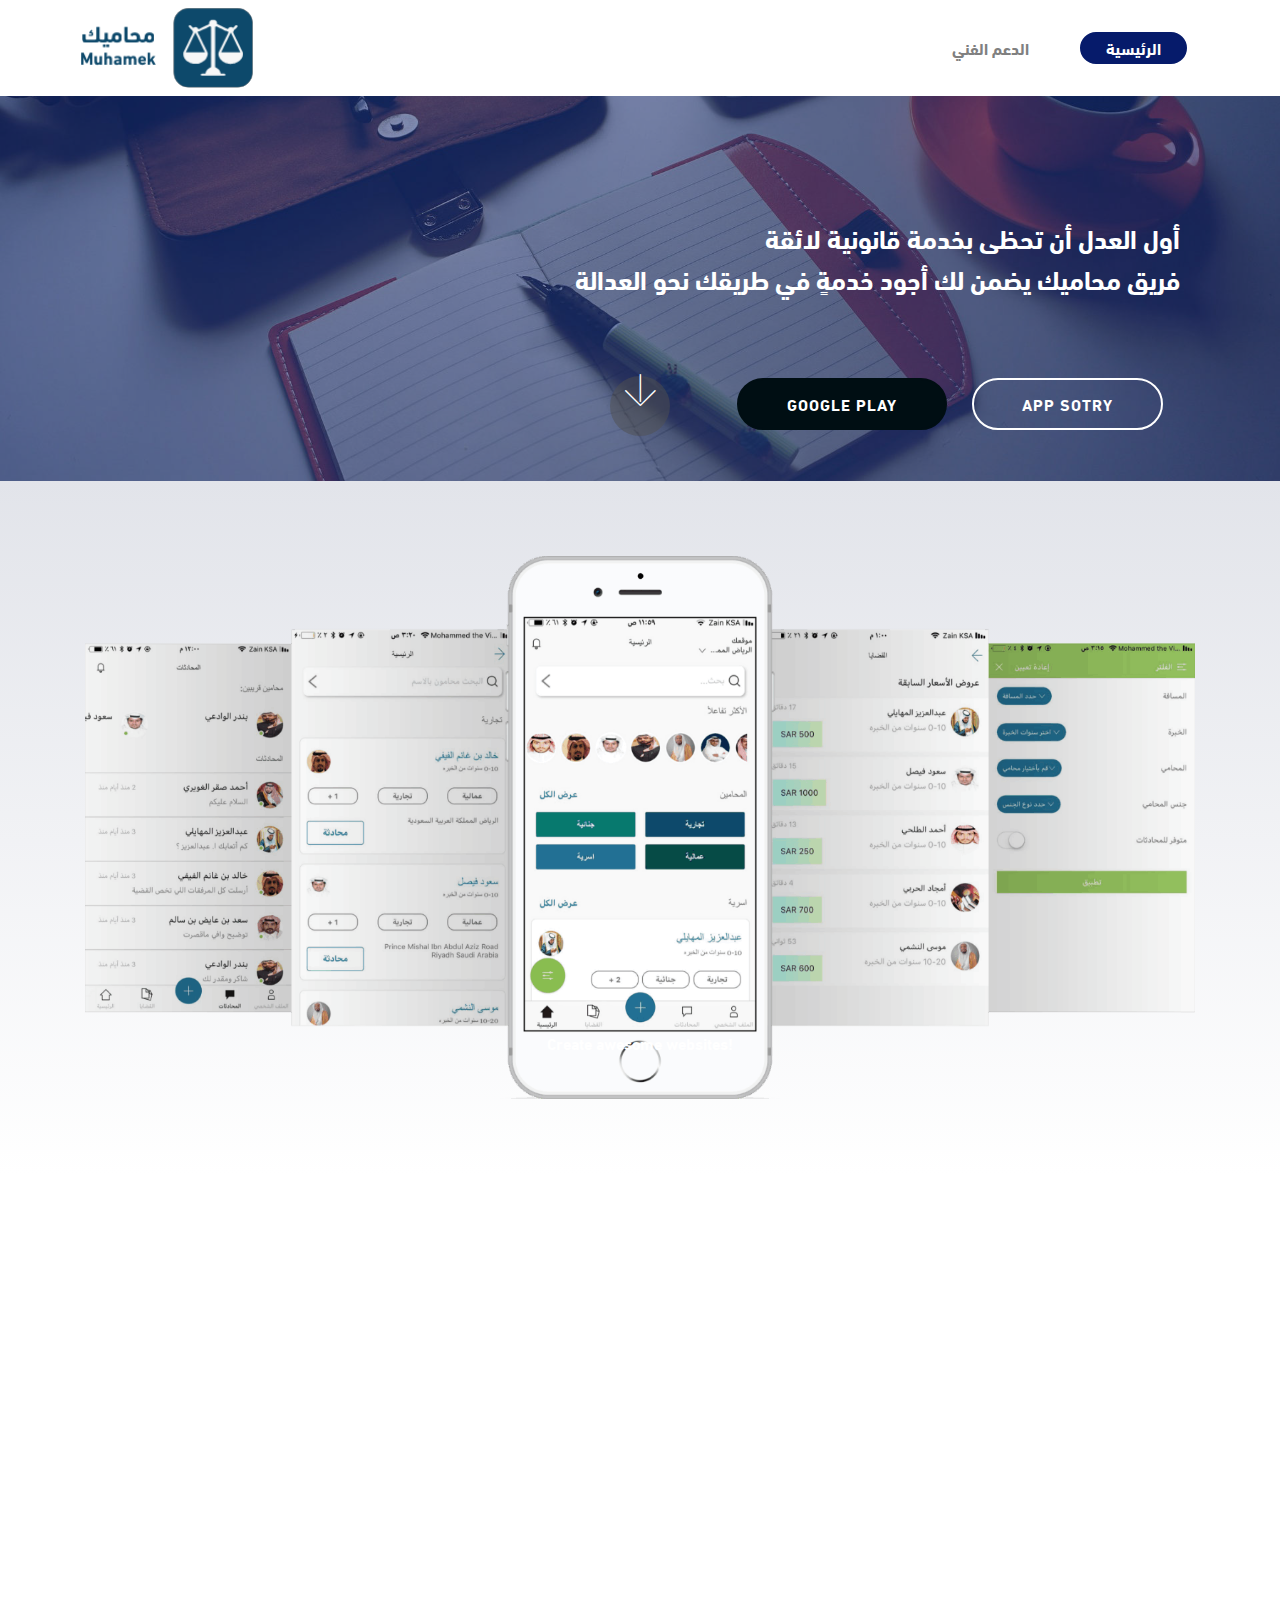
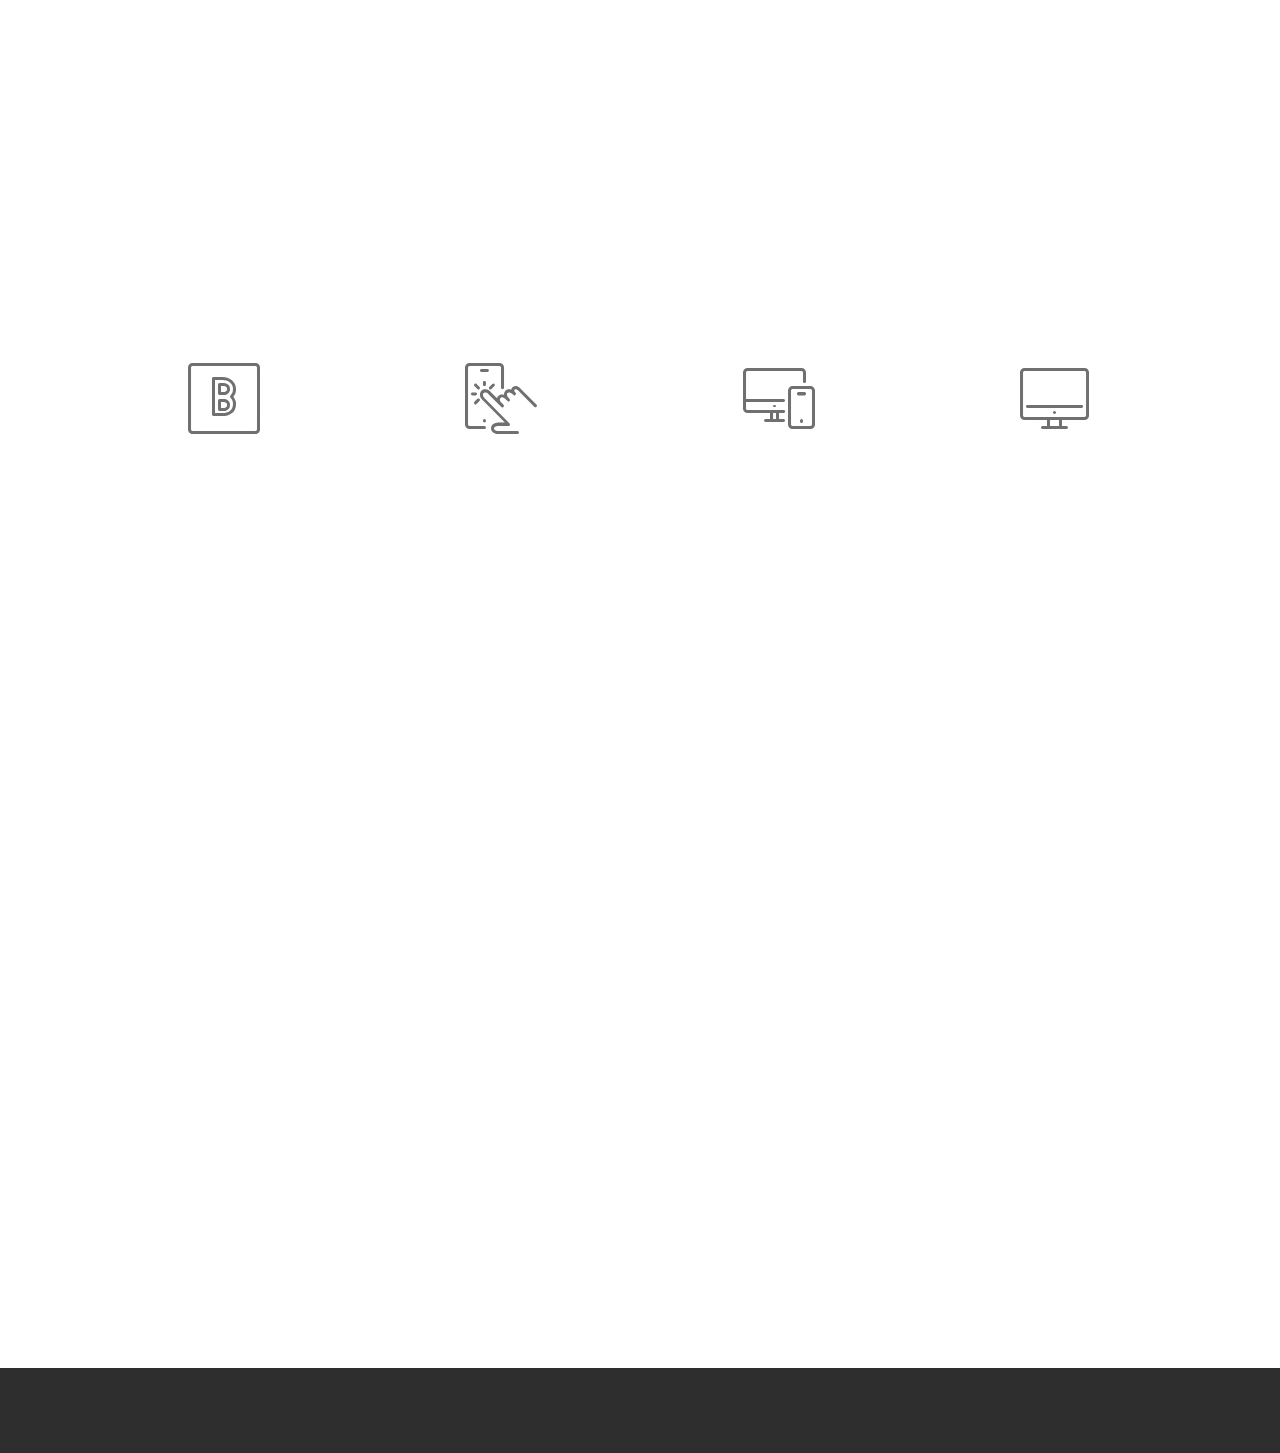
==== commit c2b7bdff: "create github pages" ====
--- a/index.html
+++ b/index.html
@@ -56,16 +56,14 @@
                     <a class="nav-link link text-warning display-4" href="https://mobirise.com">
                         </a>
                 </li></ul>
-            <div class="navbar-buttons mbr-section-btn"><a class="btn btn-sm btn-white display-1" href="https://easetop.net/page1.html">من نحن<br>
-                    </a> <a class="btn btn-sm btn-white display-1" href="https://easetop.net/page2.html">الأسئلة الشائعة<br>
-                    </a> <a class="btn btn-sm btn-white display-1" href="https://easetop.net/page3.html">إتصل بنا<br>
+            <div class="navbar-buttons mbr-section-btn"><a class="btn btn-sm btn-white display-1" href="https://fateclear.github.io/fateclear/page1.html">الدعم الفني<br>
                     </a> <a class="btn btn-sm btn-secondary display-1" href="https://airtable.com/shrsxSimlbbFp519s">الرئيسية<br>
                     </a></div>
         </div>
     </nav>
 </section>
 
-<section class="engine"><a href="https://mobiri.se/l">free web templates</a></section><section class="header10 cid-r1jTACei8w" id="header10-1f">
+<section class="engine"><a href="https://mobiri.se/y">html website templates</a></section><section class="header10 cid-r1jTACei8w" id="header10-1f">
 
     
 
@@ -243,7 +241,7 @@
         <div class="row py-2 justify-content-center">
             <div class="col-12 col-lg-6  col-md-8 " data-form-type="formoid">
                 <div data-form-alert="" hidden="">شكراً لرغبتك في الإشتراك </div>
-                <form class="mbr-form" action="https://mobirise.com/" method="post" data-form-title="Mobirise Form"><input type="hidden" name="email" data-form-email="true" value="pQgk/P7SCvHFlxN1wqQoqv+oJ79qdn5v24Pm52QfXx0aukcY038Y7opIOc3OkVV8y1KZ36KqO/EABfkjIGXtrIz4KsiHri3uD0TK1Qyzpsm1XmwYiDdsEjBKb1f9scHv" data-form-field="Email">
+                <form class="mbr-form" action="https://mobirise.com/" method="post" data-form-title="Mobirise Form"><input type="hidden" name="email" data-form-email="true" value="DUFWAbmOdczWt89CIPXTkcV+Ymq+6fkjJ4XkIr+KHDPrSbfzLOZulT+nTu+JPHkT6MMsRVoGqm3XyyhISeHumjoZk57gpfFpuN5Zmjt5Aru9gbj3zD4/f4nrIN8r4Vt5" data-form-field="Email">
                     <div class="mbr-subscribe input-group">
                         <input class="form-control" type="email" name="email" placeholder="البريد الإلكتروني" data-form-field="Email" required="" id="email-form3-1o">
                         <span class="input-group-btn"><button href="" type="submit" class="btn btn-primary display-4">اشترك</button></span>
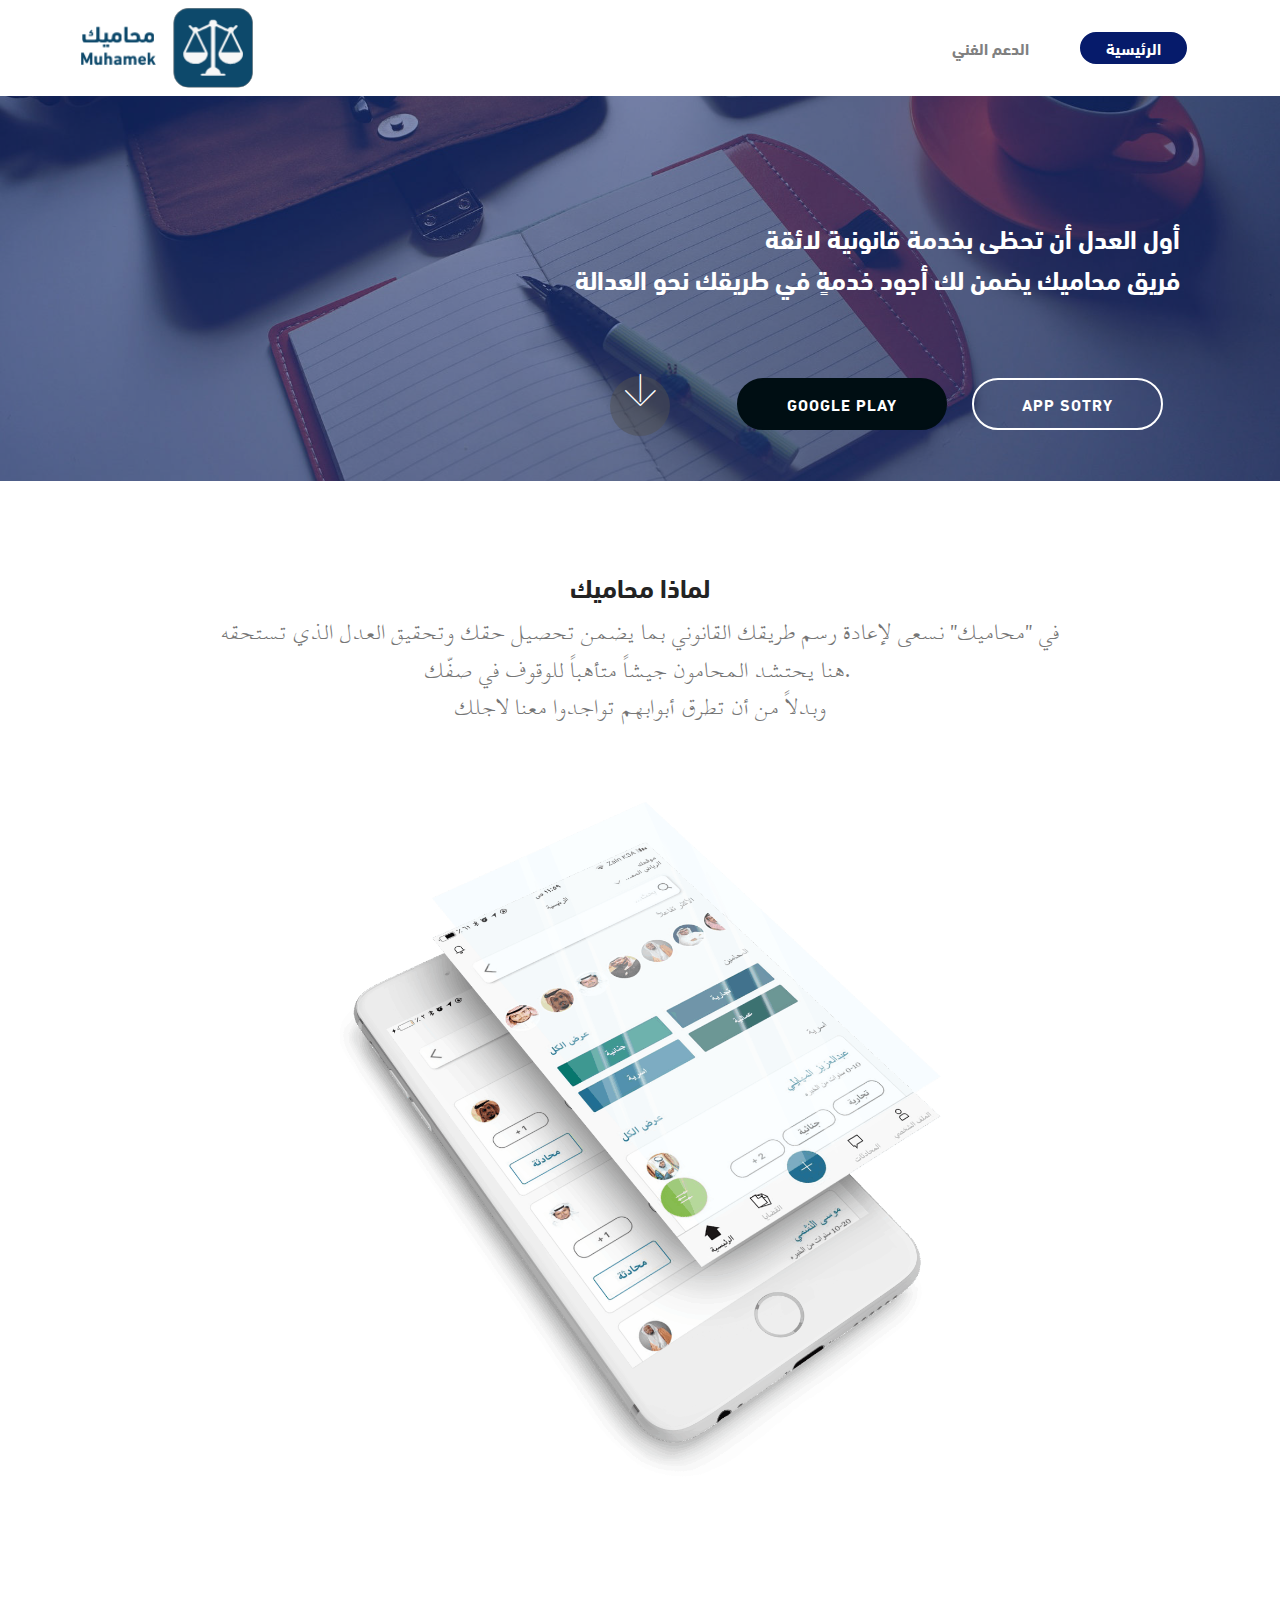
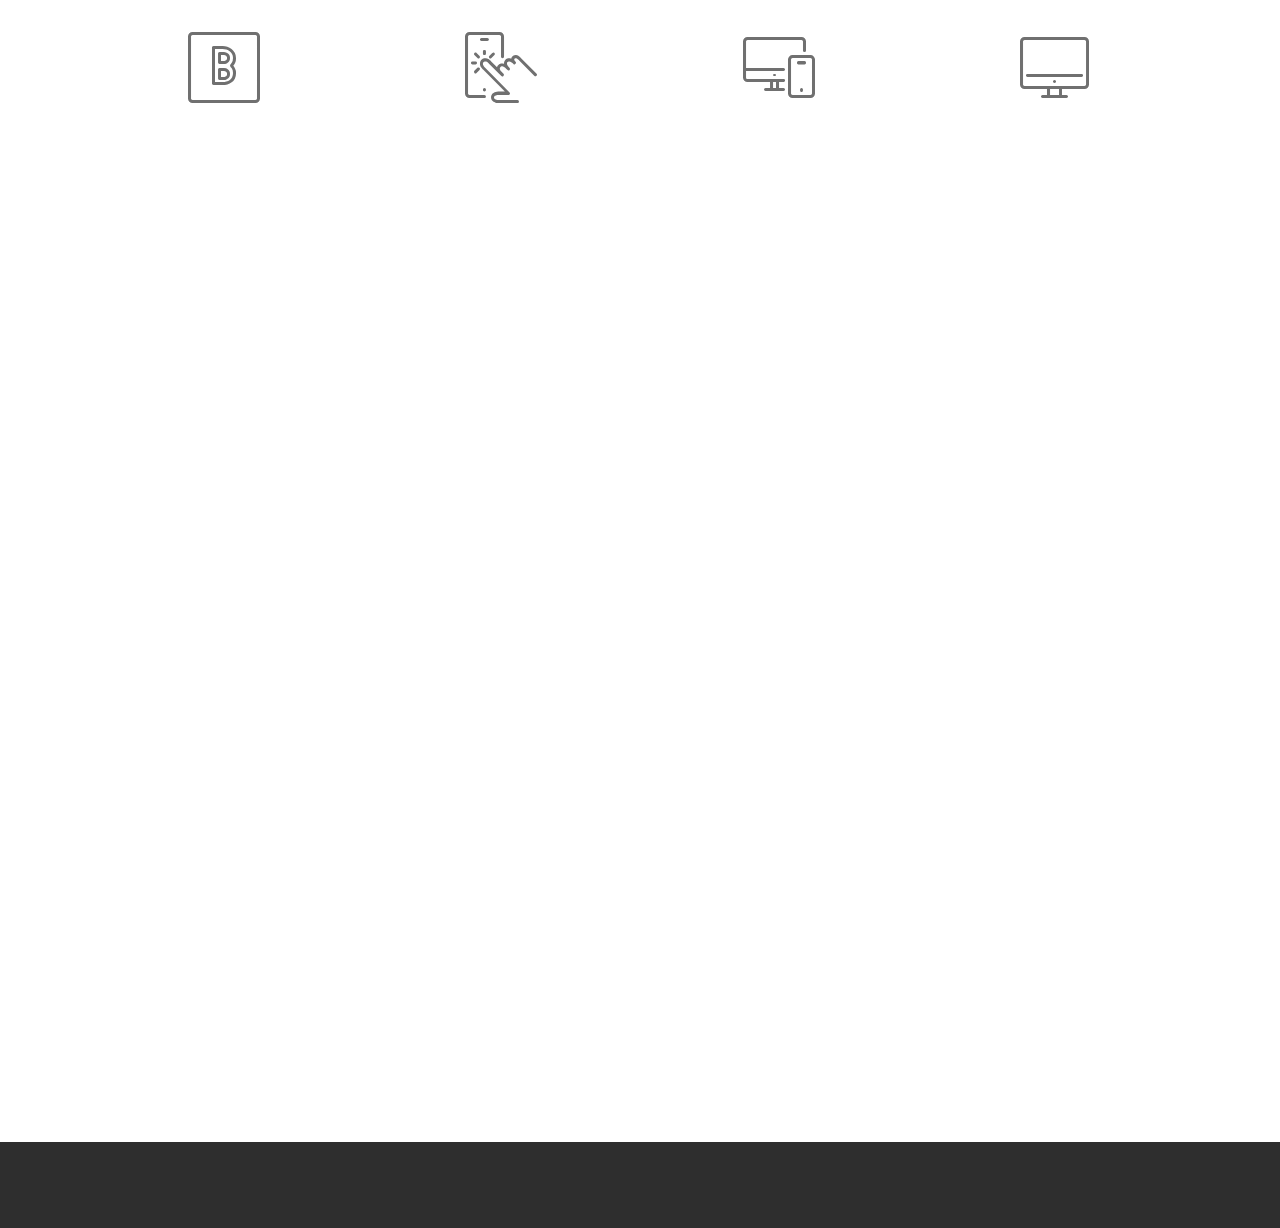
==== commit 64494077: "create github pages" ====
--- a/index.html
+++ b/index.html
@@ -63,7 +63,7 @@
     </nav>
 </section>
 
-<section class="engine"><a href="https://mobiri.se/y">html website templates</a></section><section class="header10 cid-r1jTACei8w" id="header10-1f">
+<section class="engine"><a href="https://mobiri.se/s">free bootstrap theme</a></section><section class="header10 cid-r1jTACei8w" id="header10-1f">
 
     
 
@@ -87,23 +87,7 @@
     </div>
 </section>
 
-<section class="cid-r1jYiPxLiX" id="image3-1h">
-
-    
-
-    <figure class="mbr-figure container">
-            <div class="image-block" style="width: 100%;">
-                <img src="assets/images/image-12x-1558x761.png" width="1400" alt="Mobirise" title="">
-                <figcaption class="mbr-figure-caption mbr-figure-caption-over">
-                    <div class="container pb-5 mbr-white align-center mbr-fonts-style display-1">
-                        Create awesome websites!
-                    </div>
-                </figcaption>
-            </div>
-    </figure>
-</section>
-
-<section class="features12 cid-r1iXcXRDPZ" id="features12-h">
+<section class="features12 cid-r1oyzPCUv3" id="features12-1q">
     
     
 
@@ -111,7 +95,7 @@
 
     <div class="container">
         <h2 class="mbr-section-title pb-2 mbr-fonts-style display-2">لماذا محاميك</h2>
-        <h3 class="mbr-section-subtitle pb-3 mbr-fonts-style display-5">في "محاميك" نسعى لإعادة رسم طريقك القانوني بما يضمن تحصيل حقك وتحقيق <br>العدل الذي تستحقه، هنا يحتشد المحامون جيشاً متأهباً للوقوف في صفّك. <br>وبدلاً من أن تطرق أبوابهم تواجدوا معنا لاجلك<div>&nbsp;</div></h3>
+        <h3 class="mbr-section-subtitle pb-3 mbr-fonts-style display-5">في "محاميك" نسعى لإعادة رسم طريقك القانوني بما يضمن تحصيل حقك وتحقيق العدل الذي تستحقه<br>هنا يحتشد المحامون جيشاً متأهباً للوقوف في صفّك.&nbsp;<div>وبدلاً من أن تطرق أبوابهم تواجدوا معنا لاجلك</div></h3>
 
         <div class="media-container-row pt-5">
             <div class="block-content align-right">
@@ -119,19 +103,19 @@
                     <div class="mbr-card-img-title">
                         
                         <div class="mbr-crt-title">
-                            <h4 class="card-title py-2 mbr-crt-title mbr-fonts-style display-1">مزايا التطبيق لك كمحامي</h4>
+                            <h4 class="card-title py-2 mbr-crt-title mbr-fonts-style display-7"></h4>
                         </div>
                     </div>                
 
                     <div class="card-box">
-                        <p class="mbr-text mbr-section-text mbr-fonts-style display-7">ملف شخصي خاص بك<br>&nbsp;استكشاف القضايا القريبة من موقعك <br>&nbsp;إمكانية تقديم سعر خاص بكل قضية <br>إمكانية البحث عن القضايا حسب العنوان والتخصص والتاريخ <br>إجراء محادثات فورية مع المستفيدين <br>&nbsp;إمكانية تغيير موقعك الحالي للبحث عن قضايا في مدن أخرى <br>متابعة الدفعات المالية لكل قضية</p>
+                        
                     </div>
                 </div>
 
                 
             </div>
 
-            <div class="mbr-figure" style="width: 40%;">
+            <div class="mbr-figure" style="width: 60%;">
                 <img src="assets/images/image-22x-1120x1257.png" alt="Mobirise" title="">
             </div>
 
@@ -140,13 +124,12 @@
                     <div class="mbr-card-img-title">
                         
                         <div class="mbr-crt-title">
-                            <h4 class="card-title py-2 mbr-crt-title mbr-fonts-style display-1">
-                                مزايا التطبيق لك كمستفيد</h4>
+                            <h4 class="card-title py-2 mbr-crt-title mbr-fonts-style display-7"></h4>
                         </div>
                     </div>                
 
                     <div class="card-box">
-                        <p class="mbr-text mbr-section-text mbr-fonts-style display-7">ملف شخصي خاص بك&nbsp;<br>&nbsp;طرح قضيتك مع المرفقات المتعلقة بها <br>&nbsp;استكشاف المحامين القريبين لموقعك <br>خيارات أكثر لتصنيف المحامين <br>&nbsp;استقبال عروض تنافسية من المحامين <br>&nbsp;إجراء محادثات فورية بين المحامي والمستفيد <br>&nbsp;إمكانية تغيير موقعك الحالي للبحث عن محامين في مدن أخرى<br>&nbsp;إرفاق وتوثيق تكاليف أتعاب المحامي&nbsp;<br></p>
+                        
                     </div>
                 </div>
 
@@ -241,7 +224,7 @@
         <div class="row py-2 justify-content-center">
             <div class="col-12 col-lg-6  col-md-8 " data-form-type="formoid">
                 <div data-form-alert="" hidden="">شكراً لرغبتك في الإشتراك </div>
-                <form class="mbr-form" action="https://mobirise.com/" method="post" data-form-title="Mobirise Form"><input type="hidden" name="email" data-form-email="true" value="DUFWAbmOdczWt89CIPXTkcV+Ymq+6fkjJ4XkIr+KHDPrSbfzLOZulT+nTu+JPHkT6MMsRVoGqm3XyyhISeHumjoZk57gpfFpuN5Zmjt5Aru9gbj3zD4/f4nrIN8r4Vt5" data-form-field="Email">
+                <form class="mbr-form" action="https://mobirise.com/" method="post" data-form-title="Mobirise Form"><input type="hidden" name="email" data-form-email="true" value="qLqSb8O1XWs9WpjqOcs/SX4WHUNqqlfCKQBjKpAY9K09ZyNeCvdlBZn7jFH4Mf8OoPEMeZRqiPH76Ls3S9rof30vqPm5/2CVq1B+pg8Qw2AjN2uCF5bpEuewYLQAbdBT" data-form-field="Email">
                     <div class="mbr-subscribe input-group">
                         <input class="form-control" type="email" name="email" placeholder="البريد الإلكتروني" data-form-field="Email" required="" id="email-form3-1o">
                         <span class="input-group-btn"><button href="" type="submit" class="btn btn-primary display-4">اشترك</button></span>
--- a/assets/mobirise/css/mbr-additional.css
+++ b/assets/mobirise/css/mbr-additional.css
@@ -1755,105 +1755,77 @@
 .cid-r1jTACei8w .mbr-section-subtitle {
   letter-spacing: .2rem;
 }
-.cid-r1jYiPxLiX {
-  padding-top: 75px;
-  padding-bottom: 75px;
-  background: #e2e4ea;
-  background: linear-gradient(0deg, #ffffff, #e2e4ea);
-}
-.cid-r1jYiPxLiX .image-block {
-  margin: auto;
-}
-.cid-r1jYiPxLiX figcaption {
-  position: relative;
-}
-.cid-r1jYiPxLiX figcaption div {
-  position: absolute;
-  bottom: 0;
-  width: 100%;
-}
-@media (max-width: 768px) {
-  .cid-r1jYiPxLiX .image-block {
-    width: 100% !important;
-  }
-}
-.cid-r1iXcXRDPZ {
-  padding-top: 15px;
-  padding-bottom: 15px;
+.cid-r1oyzPCUv3 {
+  padding-top: 90px;
+  padding-bottom: 90px;
   background-color: #ffffff;
 }
-.cid-r1iXcXRDPZ h2 {
+.cid-r1oyzPCUv3 h2 {
   text-align: center;
 }
-.cid-r1iXcXRDPZ h3 {
+.cid-r1oyzPCUv3 h3 {
   text-align: center;
   font-weight: 300;
 }
-.cid-r1iXcXRDPZ p {
+.cid-r1oyzPCUv3 p {
   color: #767676;
 }
-.cid-r1iXcXRDPZ .block-content {
+.cid-r1oyzPCUv3 .block-content {
   display: -webkit-flex;
   flex-direction: column;
   -webkit-flex-direction: column;
   flex-basis: 100%;
   -webkit-flex-basis: 100%;
 }
-.cid-r1iXcXRDPZ .mbr-figure {
+.cid-r1oyzPCUv3 .mbr-figure {
   align-self: flex-start;
   -webkit-align-self: flex-start;
   flex-shrink: 0;
   -webkit-flex-shrink: 0;
 }
-.cid-r1iXcXRDPZ .media-container-row {
+.cid-r1oyzPCUv3 .media-container-row {
   word-wrap: break-word;
   word-break: break-word;
 }
-.cid-r1iXcXRDPZ .mbr-section-subtitle {
+.cid-r1oyzPCUv3 .mbr-section-subtitle {
   color: #767676;
 }
-.cid-r1iXcXRDPZ .card-title {
+.cid-r1oyzPCUv3 .card-title {
   font-weight: 500;
 }
-.cid-r1iXcXRDPZ .card-img {
+.cid-r1oyzPCUv3 .card-img {
   text-align: inherit;
 }
-.cid-r1iXcXRDPZ .card-img span {
+.cid-r1oyzPCUv3 .card-img span {
   font-size: 48px;
   color: #707070;
 }
 @media (min-width: 992px) {
-  .cid-r1iXcXRDPZ .mbr-figure {
+  .cid-r1oyzPCUv3 .mbr-figure {
     padding-right: 2rem;
     padding-left: 2rem;
   }
 }
 @media (max-width: 991px) {
-  .cid-r1iXcXRDPZ .mbr-figure {
+  .cid-r1oyzPCUv3 .mbr-figure {
     margin-bottom: 2rem;
   }
 }
 @media (max-width: 991px) and (min-width: 768px) {
-  .cid-r1iXcXRDPZ .mbr-figure {
+  .cid-r1oyzPCUv3 .mbr-figure {
     padding-right: 0;
     padding-bottom: 1rem;
     padding-top: 1rem;
   }
-  .cid-r1iXcXRDPZ .block-content {
+  .cid-r1oyzPCUv3 .block-content {
     flex-direction: row;
     -webkit-flex-direction: row;
     text-align: center;
   }
-  .cid-r1iXcXRDPZ .block-content .card {
+  .cid-r1oyzPCUv3 .block-content .card {
     flex-basis: 100%;
     -webkit-flex-basis: 100%;
   }
-}
-.cid-r1iXcXRDPZ .mbr-section-text {
-  text-align: center;
-}
-.cid-r1iXcXRDPZ .mbr-crt-title {
-  text-align: center;
 }
 .cid-r1iU84Pwrj {
   padding-top: 0px;
@@ -1906,8 +1878,8 @@
   }
 }
 .cid-r1kdVNW8Zc {
-  padding-top: 15px;
-  padding-bottom: 0px;
+  padding-top: 45px;
+  padding-bottom: 75px;
   background-color: #ffffff;
 }
 .cid-r1kdVNW8Zc .mbr-section-subtitle {
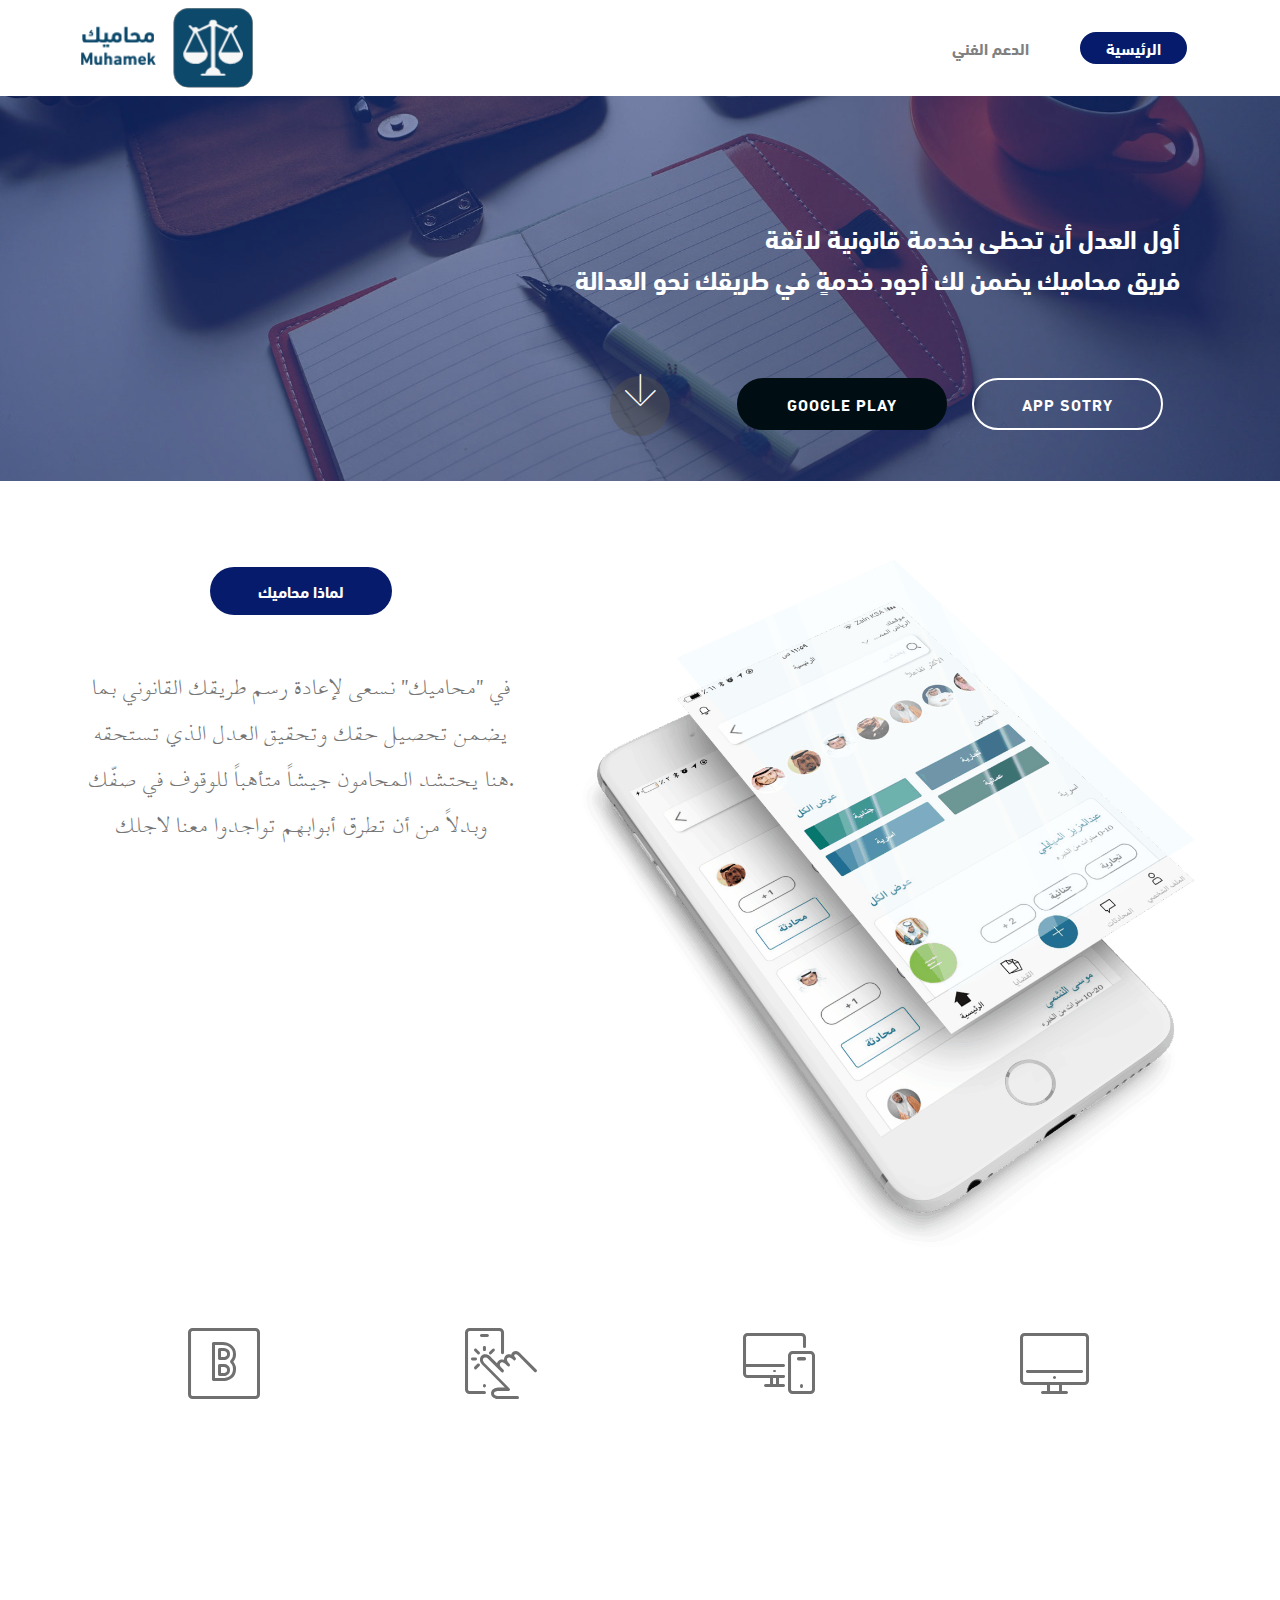
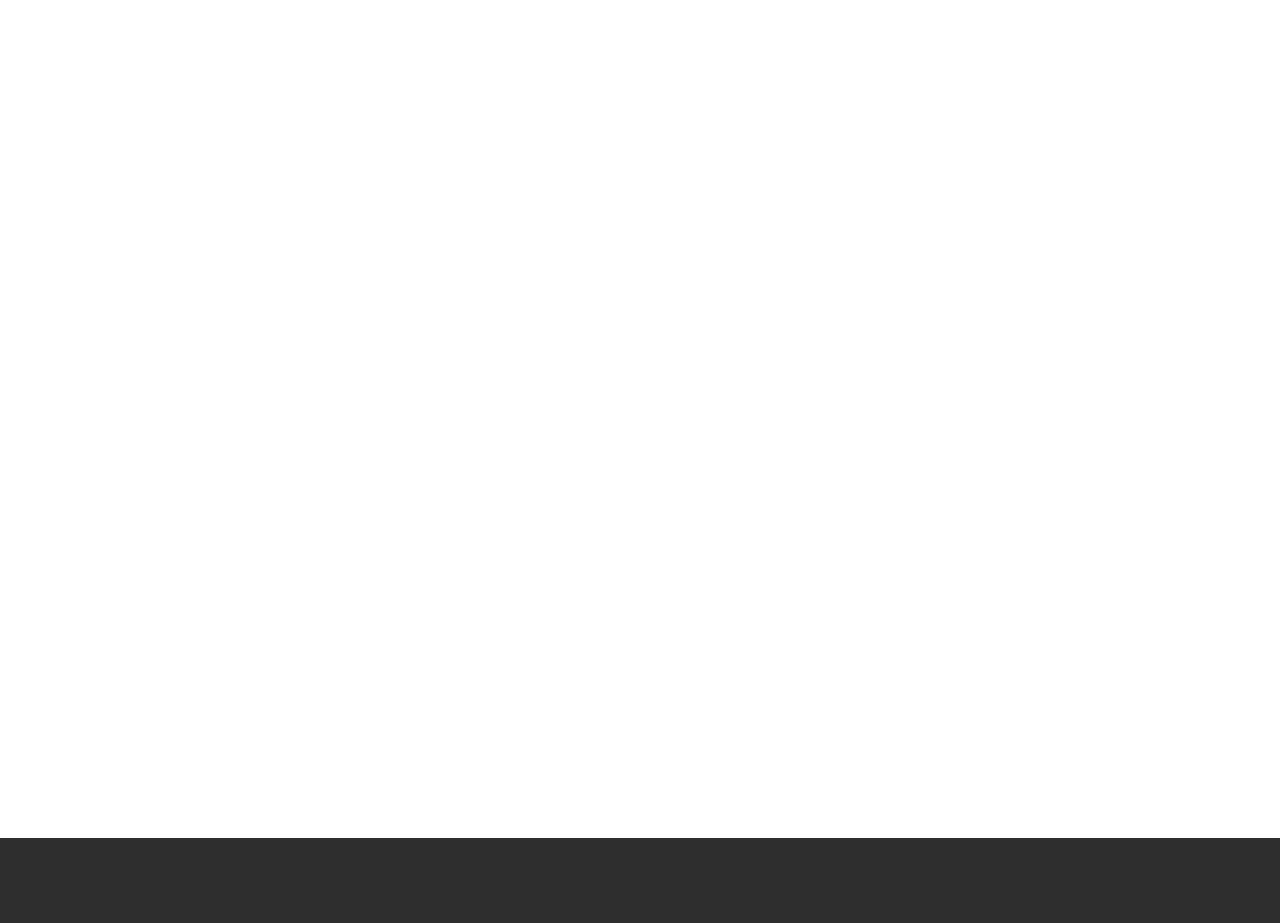
==== commit 7c3033e3: "create github pages" ====
--- a/index.html
+++ b/index.html
@@ -63,7 +63,7 @@
     </nav>
 </section>
 
-<section class="engine"><a href="https://mobiri.se/s">free bootstrap theme</a></section><section class="header10 cid-r1jTACei8w" id="header10-1f">
+<section class="engine"><a href="https://mobiri.se/l">free website templates</a></section><section class="header10 cid-r1jTACei8w" id="header10-1f">
 
     
 
@@ -87,53 +87,83 @@
     </div>
 </section>
 
-<section class="features12 cid-r1oyzPCUv3" id="features12-1q">
-    
-    
-
-    
-
-    <div class="container">
-        <h2 class="mbr-section-title pb-2 mbr-fonts-style display-2">لماذا محاميك</h2>
-        <h3 class="mbr-section-subtitle pb-3 mbr-fonts-style display-5">في "محاميك" نسعى لإعادة رسم طريقك القانوني بما يضمن تحصيل حقك وتحقيق العدل الذي تستحقه<br>هنا يحتشد المحامون جيشاً متأهباً للوقوف في صفّك.&nbsp;<div>وبدلاً من أن تطرق أبوابهم تواجدوا معنا لاجلك</div></h3>
-
-        <div class="media-container-row pt-5">
-            <div class="block-content align-right">
-                <div class="card pl-3 pr-3 pb-5">
-                    <div class="mbr-card-img-title">
-                        
-                        <div class="mbr-crt-title">
-                            <h4 class="card-title py-2 mbr-crt-title mbr-fonts-style display-7"></h4>
-                        </div>
-                    </div>                
-
-                    <div class="card-box">
-                        
-                    </div>
-                </div>
-
-                
-            </div>
-
-            <div class="mbr-figure" style="width: 60%;">
+<section class="tabs4 cid-r1oCil3Gn2" id="tabs4-1r">
+
+    
+
+    
+
+    <div class="container">
+        
+        
+
+        <div class="media-container-row mt-5 pt-3">
+            <div class="mbr-figure" style="width: 61%;">
                 <img src="assets/images/image-22x-1120x1257.png" alt="Mobirise" title="">
             </div>
-
-            <div class="block-content align-left  ">
-                <div class="card pl-3 pr-3 pb-5">
-                    <div class="mbr-card-img-title">
-                        
-                        <div class="mbr-crt-title">
-                            <h4 class="card-title py-2 mbr-crt-title mbr-fonts-style display-7"></h4>
-                        </div>
-                    </div>                
-
-                    <div class="card-box">
-                        
-                    </div>
-                </div>
-
-                
+            <div class="tabs-container">
+                <ul class="nav nav-tabs" role="tablist">
+                    <li class="nav-item"><a class="nav-link mbr-fonts-style active show display-1" role="tab" data-toggle="tab" href="#tabs4-1r_tab0" aria-selected="true">
+                            لماذا محاميك</a></li>
+                    
+                    
+                    
+                    
+                    
+                </ul>
+                <div class="tab-content">
+                    <div id="tab1" class="tab-pane in active" role="tabpanel">
+                        <div class="row">
+                            <div class="col-md-12">
+                                <p class="mbr-text py-5 mbr-fonts-style display-5">في "محاميك" نسعى لإعادة رسم طريقك القانوني بما يضمن تحصيل حقك وتحقيق العدل الذي تستحقه<br>هنا يحتشد المحامون جيشاً متأهباً للوقوف في صفّك. <br>وبدلاً من أن تطرق أبوابهم تواجدوا معنا لاجلك</p>
+                            </div>
+                        </div>
+                    </div>
+                    <div id="tab2" class="tab-pane" role="tabpanel">
+                        <div class="row">
+                            <div class="col-md-12">
+                                <p class="mbr-text py-5 mbr-fonts-style display-7">
+                                    Mobirise themes are based on Bootstrap 3 and Bootstrap 4 - most powerful mobile first framework. Now, even if you're not code-savvy, you can be a part of an exciting growing bootstrap community.</p>
+                            </div>
+                        </div>
+                    </div>
+                    <div id="tab3" class="tab-pane" role="tabpanel">
+                        <div class="row">
+                            <div class="col-md-12">
+                                <p class="mbr-text py-5 mbr-fonts-style display-7">
+                                    Choose from the large selection of latest pre-made blocks - full-screen intro, bootstrap carousel, content slider, responsive image gallery with lightbox, parallax scrolling, video backgrounds, hamburger menu, sticky header and more.
+                                </p>
+                            </div>
+                        </div>
+                    </div>
+                    <div id="tab4" class="tab-pane" role="tabpanel">
+                        <div class="row">
+                            <div class="col-md-12">
+                                <p class="mbr-text py-5 mbr-fonts-style display-7">
+                                    Sites made with Mobirise are 100% mobile-friendly according the latest Google Test and Google loves those websites (officially)!
+                                </p>
+                            </div>
+                        </div>
+                    </div>
+                    <div id="tab5" class="tab-pane" role="tabpanel">
+                        <div class="row">
+                            <div class="col-md-12">
+                                <p class="mbr-text py-5 mbr-fonts-style display-7">
+                                    Mobirise themes are based on Bootstrap 3 and Bootstrap 4 - most powerful mobile first framework. Now, even if you're not code-savvy, you can be a part of an exciting growing bootstrap community.
+                                </p>
+                            </div>
+                        </div>
+                    </div>
+                    <div id="tab6" class="tab-pane" role="tabpanel">
+                        <div class="row">
+                            <div class="col-md-12">
+                                <p class="mbr-text py-5 mbr-fonts-style display-7">
+                                    Choose from the large selection of latest pre-made blocks - full-screen intro, bootstrap carousel, content slider, responsive image gallery with lightbox, parallax scrolling, video backgrounds, hamburger menu, sticky header and more.
+                                </p>
+                            </div>
+                        </div>
+                    </div>
+                </div>
             </div>
         </div>
     </div>
@@ -224,7 +254,7 @@
         <div class="row py-2 justify-content-center">
             <div class="col-12 col-lg-6  col-md-8 " data-form-type="formoid">
                 <div data-form-alert="" hidden="">شكراً لرغبتك في الإشتراك </div>
-                <form class="mbr-form" action="https://mobirise.com/" method="post" data-form-title="Mobirise Form"><input type="hidden" name="email" data-form-email="true" value="qLqSb8O1XWs9WpjqOcs/SX4WHUNqqlfCKQBjKpAY9K09ZyNeCvdlBZn7jFH4Mf8OoPEMeZRqiPH76Ls3S9rof30vqPm5/2CVq1B+pg8Qw2AjN2uCF5bpEuewYLQAbdBT" data-form-field="Email">
+                <form class="mbr-form" action="https://mobirise.com/" method="post" data-form-title="Mobirise Form"><input type="hidden" name="email" data-form-email="true" value="ltOqeOrjcraUaUTUuxs5YXdhaBMXX11ESq8xujvfMbXnUFR5i8Y7+f63PiCd2WLGSOAd+LOko8Uj8QSbjXwQ4891CNMpDT7WnyDJV7y/aMYuC1eShCpc8G1su38qZOmG" data-form-field="Email">
                     <div class="mbr-subscribe input-group">
                         <input class="form-control" type="email" name="email" placeholder="البريد الإلكتروني" data-form-field="Email" required="" id="email-form3-1o">
                         <span class="input-group-btn"><button href="" type="submit" class="btn btn-primary display-4">اشترك</button></span>
@@ -256,10 +286,11 @@
   <script src="assets/popper/popper.min.js"></script>
   <script src="assets/tether/tether.min.js"></script>
   <script src="assets/bootstrap/js/bootstrap.min.js"></script>
+  <script src="assets/dropdown/js/script.min.js"></script>
   <script src="assets/smoothscroll/smooth-scroll.js"></script>
-  <script src="assets/dropdown/js/script.min.js"></script>
   <script src="assets/touchswipe/jquery.touch-swipe.min.js"></script>
   <script src="assets/viewportchecker/jquery.viewportchecker.js"></script>
+  <script src="assets/mbr-tabs/mbr-tabs.js"></script>
   <script src="assets/theme/js/script.js"></script>
   <script src="assets/formoid/formoid.min.js"></script>
   
--- a/assets/mobirise/css/mbr-additional.css
+++ b/assets/mobirise/css/mbr-additional.css
@@ -1755,77 +1755,83 @@
 .cid-r1jTACei8w .mbr-section-subtitle {
   letter-spacing: .2rem;
 }
-.cid-r1oyzPCUv3 {
-  padding-top: 90px;
-  padding-bottom: 90px;
+.cid-r1oCil3Gn2 {
+  padding-top: 15px;
+  padding-bottom: 15px;
   background-color: #ffffff;
 }
-.cid-r1oyzPCUv3 h2 {
+.cid-r1oCil3Gn2 .nav-tabs {
+  -webkit-justify-content: center;
+  justify-content: center;
+  -webkit-flex-wrap: wrap;
+  flex-wrap: wrap;
+  border-bottom: none;
+}
+.cid-r1oCil3Gn2 .nav-tabs .nav-link {
+  box-sizing: border-box;
+  color: #efefef;
+  font-style: normal;
+  font-weight: 500;
+  border-radius: 3px;
+  border: 1px solid #efefef;
+  padding: 1rem 3rem;
+  margin: 0.4rem .8rem !important;
+  transition: all .3s;
+}
+.cid-r1oCil3Gn2 .nav-tabs .nav-link:hover {
+  background-color: #061b6b;
+}
+.cid-r1oCil3Gn2 .nav-tabs .nav-link:focus {
+  box-shadow: none;
+  background-color: #061b6b;
+}
+.cid-r1oCil3Gn2 .nav-tabs .nav-link.active {
+  font-weight: 500;
+  color: #ffffff;
+  font-style: normal;
+  border: none;
+  background: #061b6b;
+}
+.cid-r1oCil3Gn2 .nav-tabs .nav-link.active:hover {
+  border: none;
+}
+.cid-r1oCil3Gn2 .mbr-section-subtitle {
+  color: #767676;
+}
+.cid-r1oCil3Gn2 p {
+  color: #767676;
+}
+.cid-r1oCil3Gn2 .media-container-row {
+  -webkit-flex-direction: row-reverse;
+  flex-direction: row-reverse;
+}
+.cid-r1oCil3Gn2 .mbr-figure {
+  -webkit-flex-shrink: 0;
+  flex-shrink: 0;
+  -webkit-align-self: flex-start;
+  align-self: flex-start;
+  padding-right: 4rem;
+  padding-right: 0;
+  padding-left: 4rem;
+}
+.cid-r1oCil3Gn2 .mbr-text {
+  word-break: break-word;
+}
+@media (max-width: 991px) {
+  .cid-r1oCil3Gn2 .media-container-row {
+    -webkit-flex-direction: column-reverse;
+    flex-direction: column-reverse;
+  }
+  .cid-r1oCil3Gn2 .mbr-figure {
+    padding-right: 0;
+    padding-left: 0;
+    padding-bottom: 2rem;
+    padding-bottom: 0;
+    padding-top: 2rem;
+  }
+}
+.cid-r1oCil3Gn2 P {
   text-align: center;
-}
-.cid-r1oyzPCUv3 h3 {
-  text-align: center;
-  font-weight: 300;
-}
-.cid-r1oyzPCUv3 p {
-  color: #767676;
-}
-.cid-r1oyzPCUv3 .block-content {
-  display: -webkit-flex;
-  flex-direction: column;
-  -webkit-flex-direction: column;
-  flex-basis: 100%;
-  -webkit-flex-basis: 100%;
-}
-.cid-r1oyzPCUv3 .mbr-figure {
-  align-self: flex-start;
-  -webkit-align-self: flex-start;
-  flex-shrink: 0;
-  -webkit-flex-shrink: 0;
-}
-.cid-r1oyzPCUv3 .media-container-row {
-  word-wrap: break-word;
-  word-break: break-word;
-}
-.cid-r1oyzPCUv3 .mbr-section-subtitle {
-  color: #767676;
-}
-.cid-r1oyzPCUv3 .card-title {
-  font-weight: 500;
-}
-.cid-r1oyzPCUv3 .card-img {
-  text-align: inherit;
-}
-.cid-r1oyzPCUv3 .card-img span {
-  font-size: 48px;
-  color: #707070;
-}
-@media (min-width: 992px) {
-  .cid-r1oyzPCUv3 .mbr-figure {
-    padding-right: 2rem;
-    padding-left: 2rem;
-  }
-}
-@media (max-width: 991px) {
-  .cid-r1oyzPCUv3 .mbr-figure {
-    margin-bottom: 2rem;
-  }
-}
-@media (max-width: 991px) and (min-width: 768px) {
-  .cid-r1oyzPCUv3 .mbr-figure {
-    padding-right: 0;
-    padding-bottom: 1rem;
-    padding-top: 1rem;
-  }
-  .cid-r1oyzPCUv3 .block-content {
-    flex-direction: row;
-    -webkit-flex-direction: row;
-    text-align: center;
-  }
-  .cid-r1oyzPCUv3 .block-content .card {
-    flex-basis: 100%;
-    -webkit-flex-basis: 100%;
-  }
 }
 .cid-r1iU84Pwrj {
   padding-top: 0px;
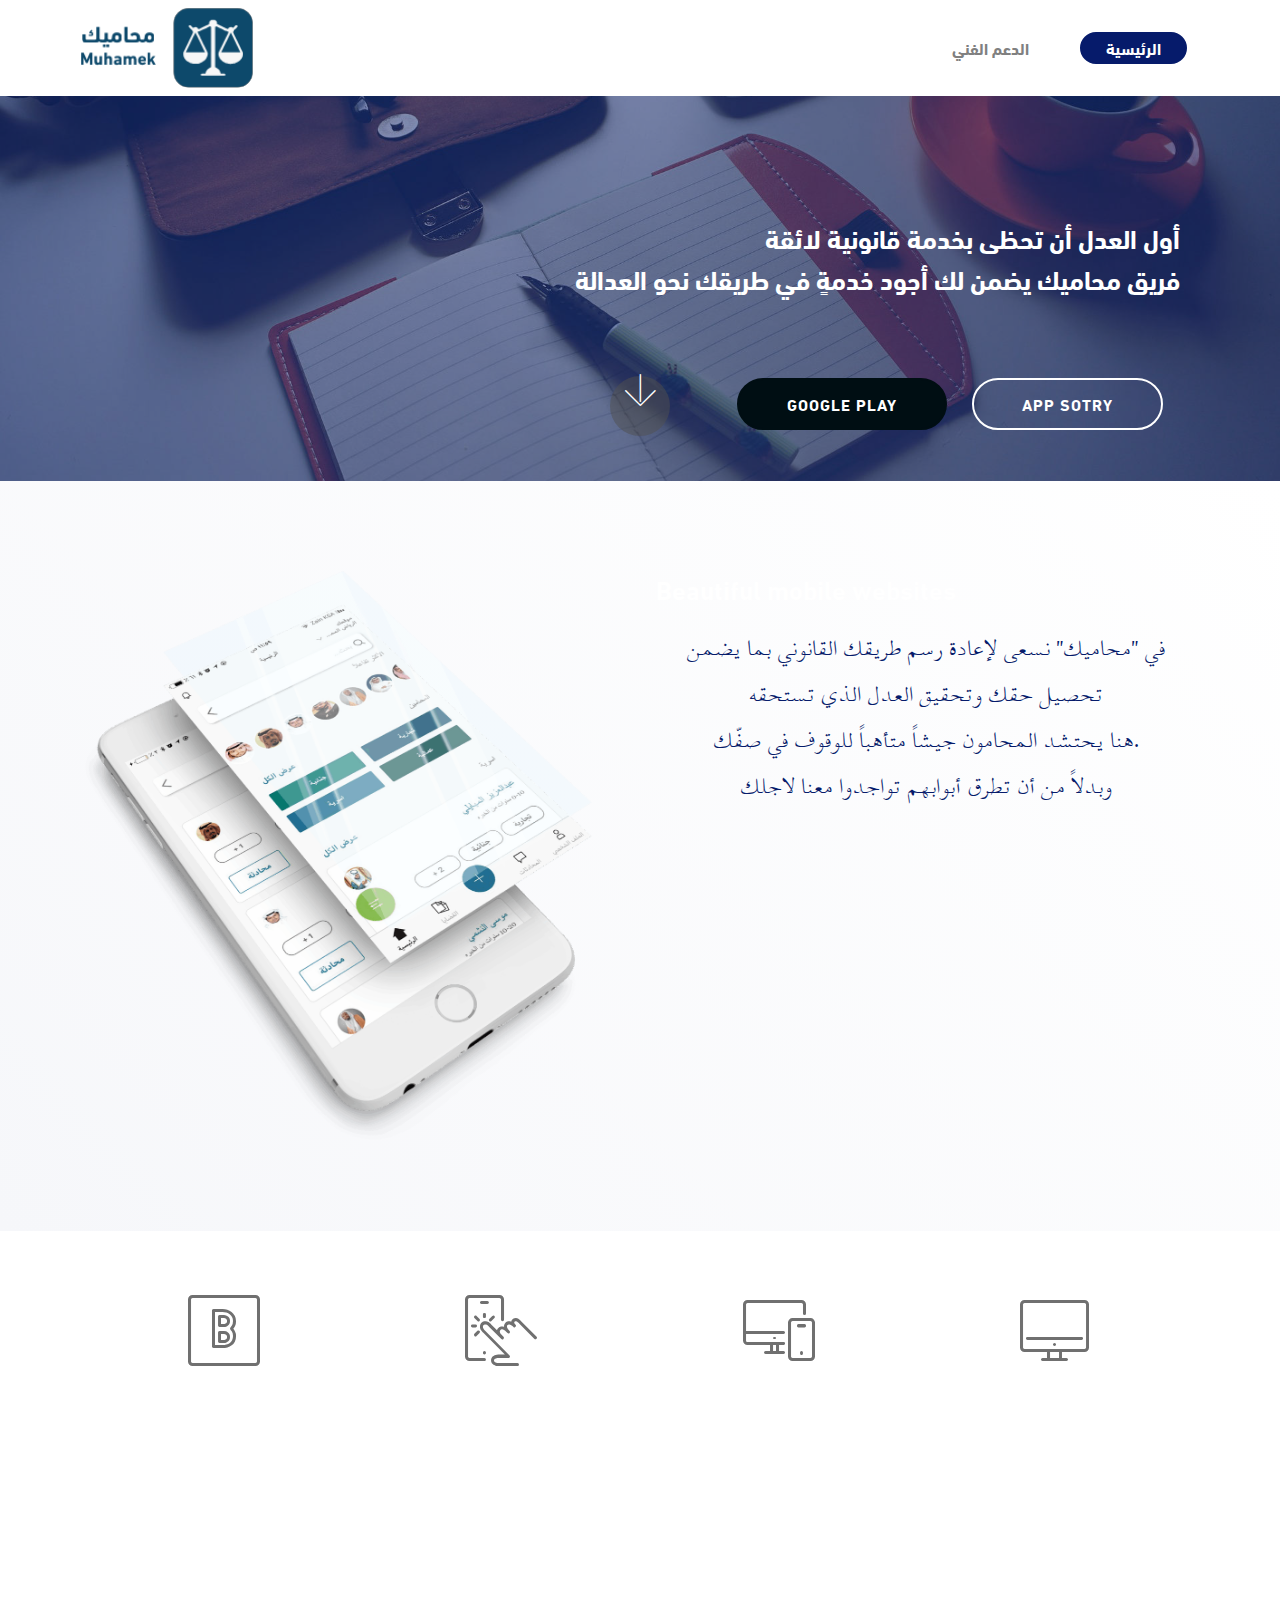
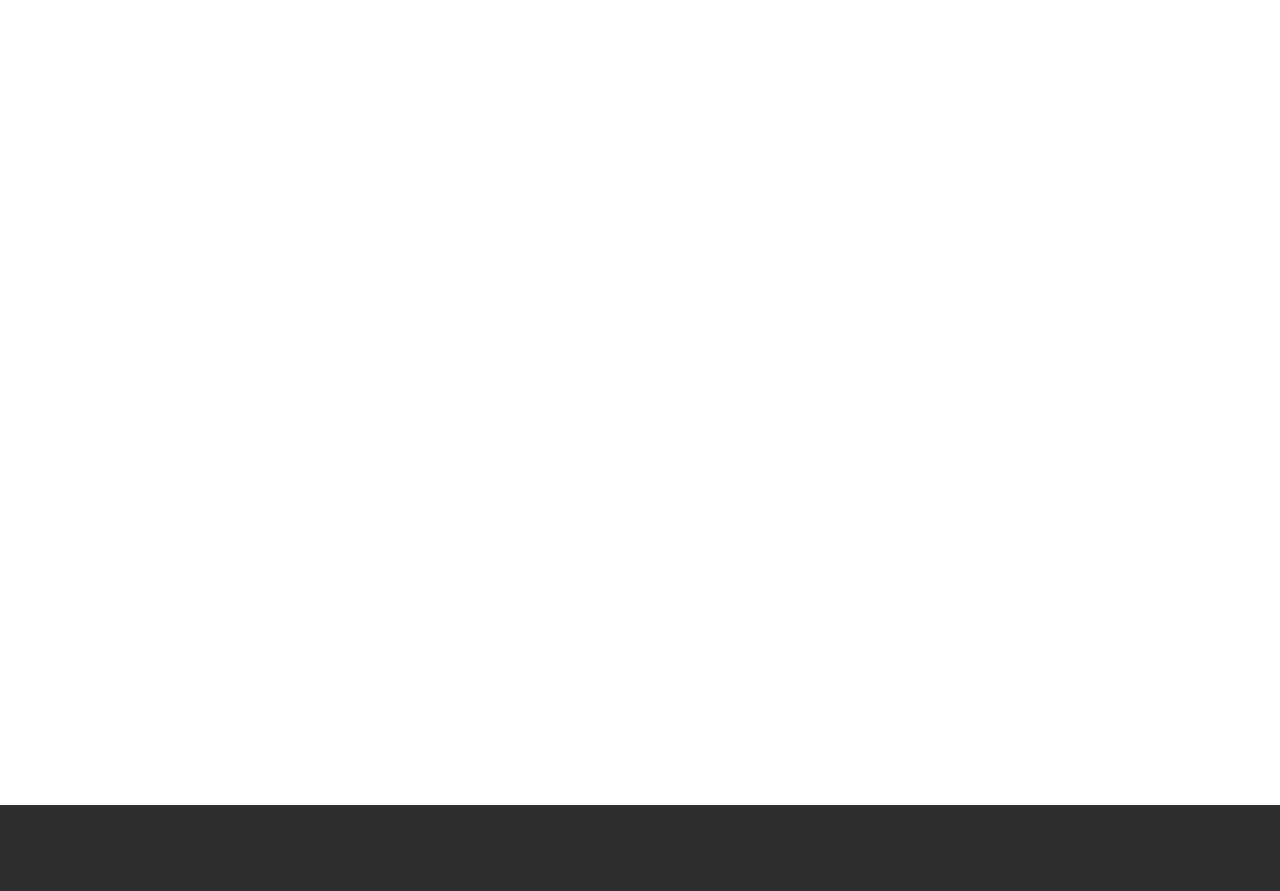
==== commit a8b9e10f: "create github pages" ====
--- a/index.html
+++ b/index.html
@@ -63,7 +63,7 @@
     </nav>
 </section>
 
-<section class="engine"><a href="https://mobiri.se/l">free website templates</a></section><section class="header10 cid-r1jTACei8w" id="header10-1f">
+<section class="engine"><a href="https://mobiri.se/p">site templates free download</a></section><section class="header10 cid-r1jTACei8w" id="header10-1f">
 
     
 
@@ -87,86 +87,32 @@
     </div>
 </section>
 
-<section class="tabs4 cid-r1oCil3Gn2" id="tabs4-1r">
-
-    
-
-    
-
-    <div class="container">
-        
-        
-
-        <div class="media-container-row mt-5 pt-3">
-            <div class="mbr-figure" style="width: 61%;">
+<section class="header3 cid-r1oHZq703N" id="header3-1u">
+
+    
+
+    
+
+    <div class="container">
+        <div class="media-container-row">
+            <div class="mbr-figure" style="width: 100%;">
                 <img src="assets/images/image-22x-1120x1257.png" alt="Mobirise" title="">
             </div>
-            <div class="tabs-container">
-                <ul class="nav nav-tabs" role="tablist">
-                    <li class="nav-item"><a class="nav-link mbr-fonts-style active show display-1" role="tab" data-toggle="tab" href="#tabs4-1r_tab0" aria-selected="true">
-                            لماذا محاميك</a></li>
-                    
-                    
-                    
-                    
-                    
-                </ul>
-                <div class="tab-content">
-                    <div id="tab1" class="tab-pane in active" role="tabpanel">
-                        <div class="row">
-                            <div class="col-md-12">
-                                <p class="mbr-text py-5 mbr-fonts-style display-5">في "محاميك" نسعى لإعادة رسم طريقك القانوني بما يضمن تحصيل حقك وتحقيق العدل الذي تستحقه<br>هنا يحتشد المحامون جيشاً متأهباً للوقوف في صفّك. <br>وبدلاً من أن تطرق أبوابهم تواجدوا معنا لاجلك</p>
-                            </div>
-                        </div>
-                    </div>
-                    <div id="tab2" class="tab-pane" role="tabpanel">
-                        <div class="row">
-                            <div class="col-md-12">
-                                <p class="mbr-text py-5 mbr-fonts-style display-7">
-                                    Mobirise themes are based on Bootstrap 3 and Bootstrap 4 - most powerful mobile first framework. Now, even if you're not code-savvy, you can be a part of an exciting growing bootstrap community.</p>
-                            </div>
-                        </div>
-                    </div>
-                    <div id="tab3" class="tab-pane" role="tabpanel">
-                        <div class="row">
-                            <div class="col-md-12">
-                                <p class="mbr-text py-5 mbr-fonts-style display-7">
-                                    Choose from the large selection of latest pre-made blocks - full-screen intro, bootstrap carousel, content slider, responsive image gallery with lightbox, parallax scrolling, video backgrounds, hamburger menu, sticky header and more.
-                                </p>
-                            </div>
-                        </div>
-                    </div>
-                    <div id="tab4" class="tab-pane" role="tabpanel">
-                        <div class="row">
-                            <div class="col-md-12">
-                                <p class="mbr-text py-5 mbr-fonts-style display-7">
-                                    Sites made with Mobirise are 100% mobile-friendly according the latest Google Test and Google loves those websites (officially)!
-                                </p>
-                            </div>
-                        </div>
-                    </div>
-                    <div id="tab5" class="tab-pane" role="tabpanel">
-                        <div class="row">
-                            <div class="col-md-12">
-                                <p class="mbr-text py-5 mbr-fonts-style display-7">
-                                    Mobirise themes are based on Bootstrap 3 and Bootstrap 4 - most powerful mobile first framework. Now, even if you're not code-savvy, you can be a part of an exciting growing bootstrap community.
-                                </p>
-                            </div>
-                        </div>
-                    </div>
-                    <div id="tab6" class="tab-pane" role="tabpanel">
-                        <div class="row">
-                            <div class="col-md-12">
-                                <p class="mbr-text py-5 mbr-fonts-style display-7">
-                                    Choose from the large selection of latest pre-made blocks - full-screen intro, bootstrap carousel, content slider, responsive image gallery with lightbox, parallax scrolling, video backgrounds, hamburger menu, sticky header and more.
-                                </p>
-                            </div>
-                        </div>
-                    </div>
-                </div>
-            </div>
-        </div>
-    </div>
+
+            <div class="media-content">
+                
+                <h3 class="mbr-section-subtitle align-left mbr-white mbr-light pb-3 mbr-fonts-style display-2">
+                    Beautiful mobile websites
+                </h3>
+                <div class="mbr-section-text mbr-white pb-3 ">
+                    <p class="mbr-text mbr-fonts-style display-5">في "محاميك" نسعى لإعادة رسم طريقك القانوني بما يضمن تحصيل حقك وتحقيق العدل الذي تستحقه<br>هنا يحتشد المحامون جيشاً متأهباً للوقوف في صفّك. <br>وبدلاً من أن تطرق أبوابهم تواجدوا معنا لاجلك</p>
+                </div>
+                <div class="mbr-section-btn"><a class="btn btn-md btn-primary display-4" href="https://mobirise.com">GOOGLE PLAY</a>
+                    <a class="btn btn-md btn-white display-4" href="https://mobirise.com">APP SOTRY</a></div>
+            </div>
+        </div>
+    </div>
+
 </section>
 
 <section class="features6 cid-r1iU84Pwrj" id="features6-d">
@@ -254,7 +200,7 @@
         <div class="row py-2 justify-content-center">
             <div class="col-12 col-lg-6  col-md-8 " data-form-type="formoid">
                 <div data-form-alert="" hidden="">شكراً لرغبتك في الإشتراك </div>
-                <form class="mbr-form" action="https://mobirise.com/" method="post" data-form-title="Mobirise Form"><input type="hidden" name="email" data-form-email="true" value="ltOqeOrjcraUaUTUuxs5YXdhaBMXX11ESq8xujvfMbXnUFR5i8Y7+f63PiCd2WLGSOAd+LOko8Uj8QSbjXwQ4891CNMpDT7WnyDJV7y/aMYuC1eShCpc8G1su38qZOmG" data-form-field="Email">
+                <form class="mbr-form" action="https://mobirise.com/" method="post" data-form-title="Mobirise Form"><input type="hidden" name="email" data-form-email="true" value="EMC2XsxQ3MxlQtVwbsaCiYUzFR45EF4JvcLTkSzCmwpZME6uYQlZBMX9+c/pW1Il2/EUwS7MxXHq5aqU2FJaVjifBkY5IYhwb1tlB/hYHw+fxpde97cMb2JqzZ2RCkTv" data-form-field="Email">
                     <div class="mbr-subscribe input-group">
                         <input class="form-control" type="email" name="email" placeholder="البريد الإلكتروني" data-form-field="Email" required="" id="email-form3-1o">
                         <span class="input-group-btn"><button href="" type="submit" class="btn btn-primary display-4">اشترك</button></span>
@@ -286,11 +232,10 @@
   <script src="assets/popper/popper.min.js"></script>
   <script src="assets/tether/tether.min.js"></script>
   <script src="assets/bootstrap/js/bootstrap.min.js"></script>
+  <script src="assets/smoothscroll/smooth-scroll.js"></script>
   <script src="assets/dropdown/js/script.min.js"></script>
-  <script src="assets/smoothscroll/smooth-scroll.js"></script>
   <script src="assets/touchswipe/jquery.touch-swipe.min.js"></script>
   <script src="assets/viewportchecker/jquery.viewportchecker.js"></script>
-  <script src="assets/mbr-tabs/mbr-tabs.js"></script>
   <script src="assets/theme/js/script.js"></script>
   <script src="assets/formoid/formoid.min.js"></script>
   
--- a/assets/mobirise/css/mbr-additional.css
+++ b/assets/mobirise/css/mbr-additional.css
@@ -1755,82 +1755,30 @@
 .cid-r1jTACei8w .mbr-section-subtitle {
   letter-spacing: .2rem;
 }
-.cid-r1oCil3Gn2 {
-  padding-top: 15px;
-  padding-bottom: 15px;
-  background-color: #ffffff;
-}
-.cid-r1oCil3Gn2 .nav-tabs {
-  -webkit-justify-content: center;
-  justify-content: center;
-  -webkit-flex-wrap: wrap;
-  flex-wrap: wrap;
-  border-bottom: none;
-}
-.cid-r1oCil3Gn2 .nav-tabs .nav-link {
-  box-sizing: border-box;
-  color: #efefef;
-  font-style: normal;
-  font-weight: 500;
-  border-radius: 3px;
-  border: 1px solid #efefef;
-  padding: 1rem 3rem;
-  margin: 0.4rem .8rem !important;
-  transition: all .3s;
-}
-.cid-r1oCil3Gn2 .nav-tabs .nav-link:hover {
-  background-color: #061b6b;
-}
-.cid-r1oCil3Gn2 .nav-tabs .nav-link:focus {
-  box-shadow: none;
-  background-color: #061b6b;
-}
-.cid-r1oCil3Gn2 .nav-tabs .nav-link.active {
-  font-weight: 500;
-  color: #ffffff;
-  font-style: normal;
-  border: none;
-  background: #061b6b;
-}
-.cid-r1oCil3Gn2 .nav-tabs .nav-link.active:hover {
-  border: none;
-}
-.cid-r1oCil3Gn2 .mbr-section-subtitle {
-  color: #767676;
-}
-.cid-r1oCil3Gn2 p {
-  color: #767676;
-}
-.cid-r1oCil3Gn2 .media-container-row {
-  -webkit-flex-direction: row-reverse;
-  flex-direction: row-reverse;
-}
-.cid-r1oCil3Gn2 .mbr-figure {
-  -webkit-flex-shrink: 0;
-  flex-shrink: 0;
-  -webkit-align-self: flex-start;
-  align-self: flex-start;
-  padding-right: 4rem;
-  padding-right: 0;
-  padding-left: 4rem;
-}
-.cid-r1oCil3Gn2 .mbr-text {
-  word-break: break-word;
+.cid-r1oHZq703N {
+  padding-top: 90px;
+  padding-bottom: 90px;
+  background-color: #f6f7fa;
+  background: linear-gradient(45deg, #f6f7fa, #ffffff);
+}
+@media (min-width: 992px) {
+  .cid-r1oHZq703N .mbr-figure {
+    padding-right: 4rem;
+  }
 }
 @media (max-width: 991px) {
-  .cid-r1oCil3Gn2 .media-container-row {
-    -webkit-flex-direction: column-reverse;
-    flex-direction: column-reverse;
-  }
-  .cid-r1oCil3Gn2 .mbr-figure {
-    padding-right: 0;
-    padding-left: 0;
-    padding-bottom: 2rem;
-    padding-bottom: 0;
-    padding-top: 2rem;
-  }
-}
-.cid-r1oCil3Gn2 P {
+  .cid-r1oHZq703N .mbr-figure {
+    padding-bottom: 3rem;
+  }
+}
+@media (max-width: 767px) {
+  .cid-r1oHZq703N .mbr-text {
+    text-align: center;
+  }
+}
+.cid-r1oHZq703N .mbr-text,
+.cid-r1oHZq703N .mbr-section-btn {
+  color: #061b6b;
   text-align: center;
 }
 .cid-r1iU84Pwrj {
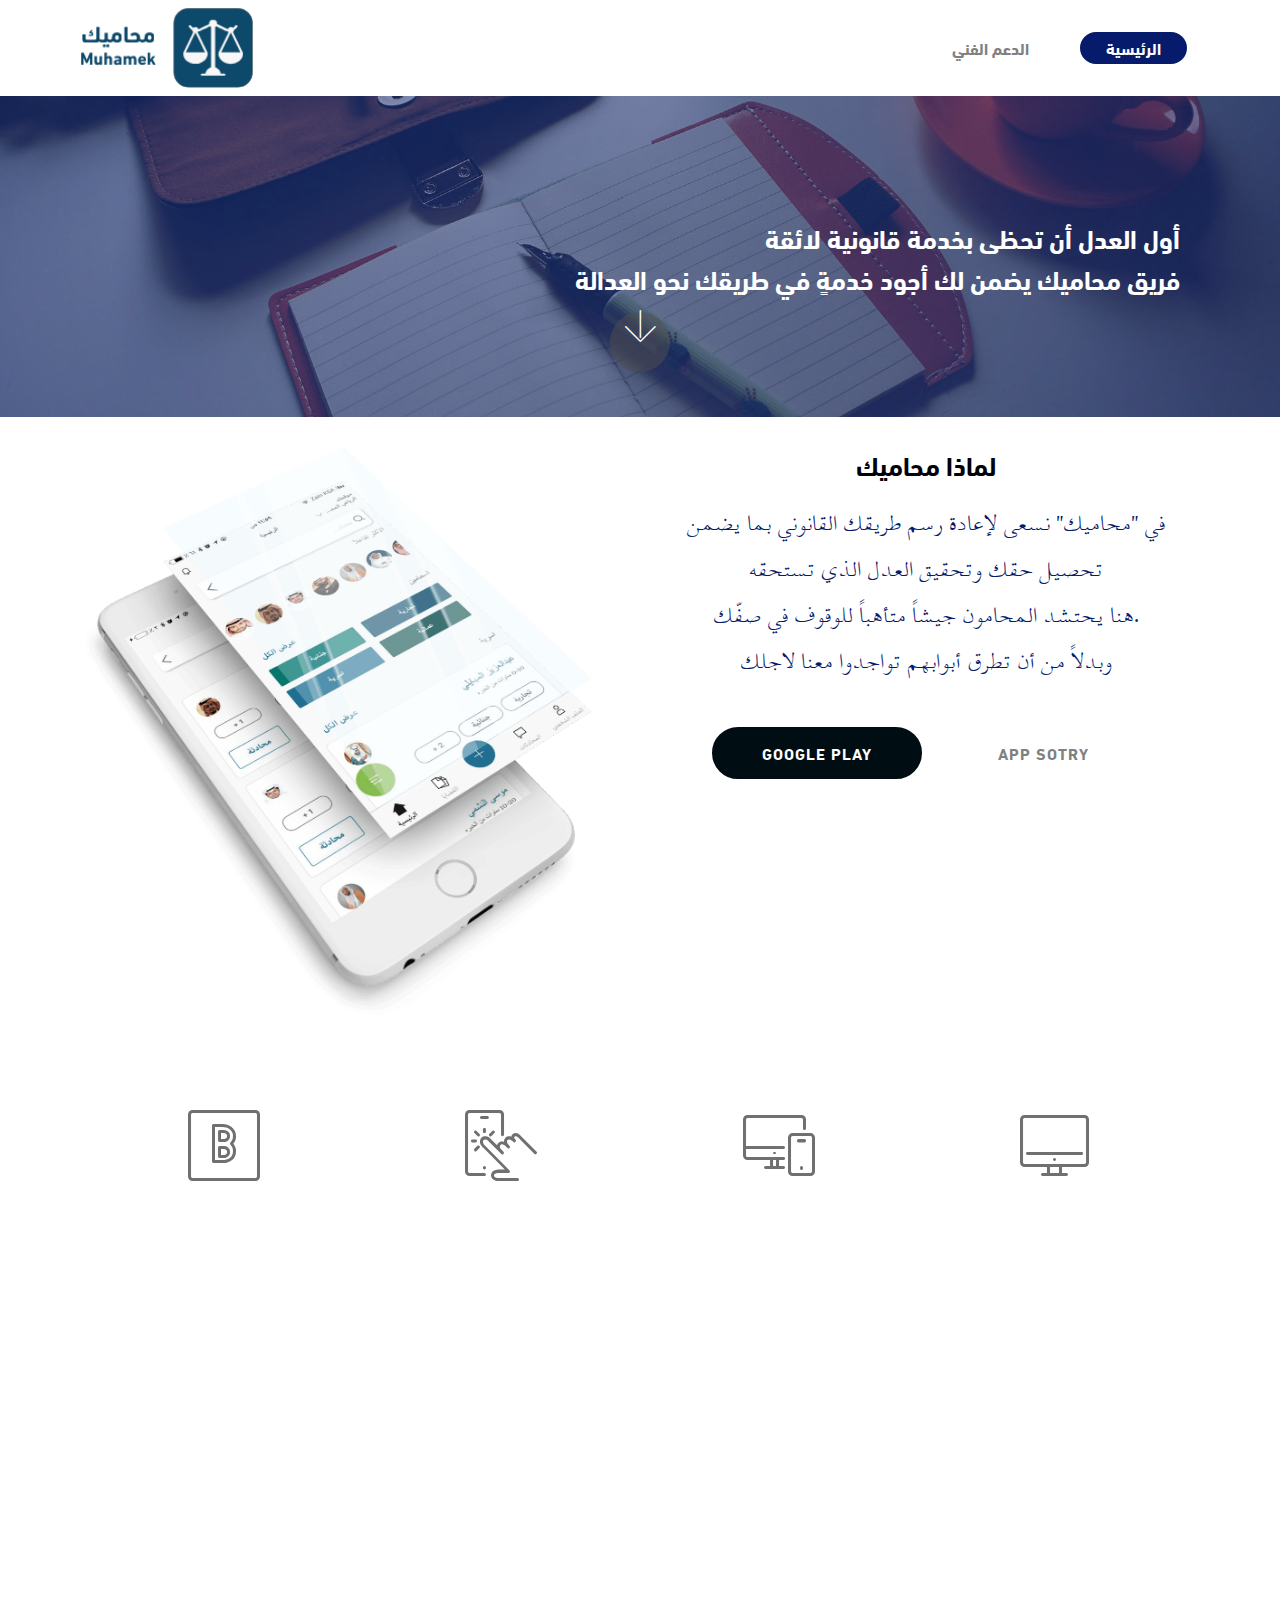
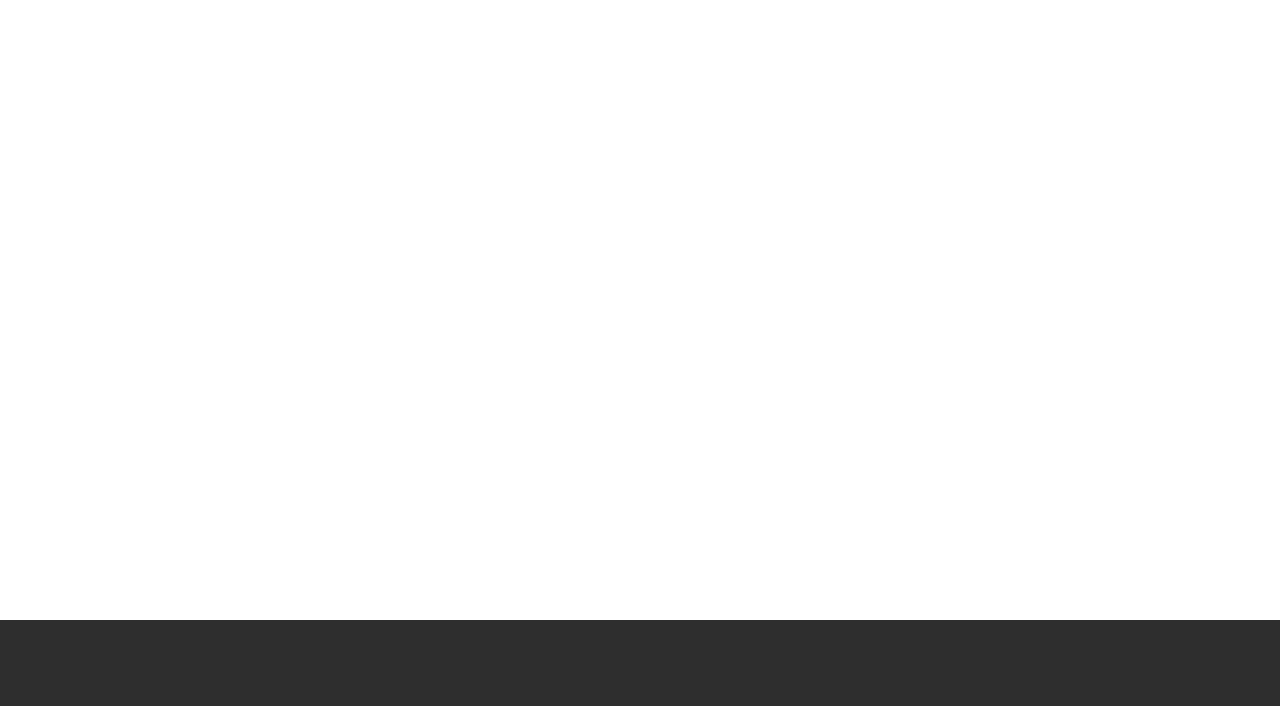
==== commit 03f36166: "create github pages" ====
--- a/index.html
+++ b/index.html
@@ -63,7 +63,7 @@
     </nav>
 </section>
 
-<section class="engine"><a href="https://mobiri.se/p">site templates free download</a></section><section class="header10 cid-r1jTACei8w" id="header10-1f">
+<section class="engine"><a href="https://mobiri.se/c">site builder</a></section><section class="header10 cid-r1jTACei8w" id="header10-1f">
 
     
 
@@ -75,8 +75,7 @@
             
             
             <p class="mbr-text align-right pb-3 mbr-fonts-style display-2"><br><br>أول العدل أن تحظى بخدمة قانونية لائقة<br>فريق محاميك يضمن لك أجود خدمةٍ في طريقك نحو العدالة<br><br></p>
-            <div class="mbr-section-btn align-right"><a class="btn btn-md btn-primary display-4" href="https://play.google.com/store/apps/details?id=fahdaldobian.mohameek&hl=ar">GOOGLE PLAY</a>
-                <a class="btn btn-md btn-white-outline display-4" href="https://itunes.apple.com/sa/app/%D9%85%D8%AD%D8%A7%D9%85%D9%8A%D9%83/id1110029875?mt=8">APP SOTRY</a></div>
+            
         </div>
     </div>
 
@@ -101,14 +100,12 @@
 
             <div class="media-content">
                 
-                <h3 class="mbr-section-subtitle align-left mbr-white mbr-light pb-3 mbr-fonts-style display-2">
-                    Beautiful mobile websites
-                </h3>
+                <h3 class="mbr-section-subtitle align-left mbr-white mbr-light pb-3 mbr-fonts-style display-2">لماذا محاميك</h3>
                 <div class="mbr-section-text mbr-white pb-3 ">
                     <p class="mbr-text mbr-fonts-style display-5">في "محاميك" نسعى لإعادة رسم طريقك القانوني بما يضمن تحصيل حقك وتحقيق العدل الذي تستحقه<br>هنا يحتشد المحامون جيشاً متأهباً للوقوف في صفّك. <br>وبدلاً من أن تطرق أبوابهم تواجدوا معنا لاجلك</p>
                 </div>
-                <div class="mbr-section-btn"><a class="btn btn-md btn-primary display-4" href="https://mobirise.com">GOOGLE PLAY</a>
-                    <a class="btn btn-md btn-white display-4" href="https://mobirise.com">APP SOTRY</a></div>
+                <div class="mbr-section-btn"><a class="btn btn-md btn-primary display-4" href="https://play.google.com/store/apps/details?id=fahdaldobian.mohameek&hl=ar">GOOGLE PLAY</a>
+                    <a class="btn btn-md btn-white display-4" href="https://itunes.apple.com/sa/app/%D9%85%D8%AD%D8%A7%D9%85%D9%8A%D9%83/id1110029875?mt=8">APP SOTRY</a></div>
             </div>
         </div>
     </div>
@@ -200,7 +197,7 @@
         <div class="row py-2 justify-content-center">
             <div class="col-12 col-lg-6  col-md-8 " data-form-type="formoid">
                 <div data-form-alert="" hidden="">شكراً لرغبتك في الإشتراك </div>
-                <form class="mbr-form" action="https://mobirise.com/" method="post" data-form-title="Mobirise Form"><input type="hidden" name="email" data-form-email="true" value="EMC2XsxQ3MxlQtVwbsaCiYUzFR45EF4JvcLTkSzCmwpZME6uYQlZBMX9+c/pW1Il2/EUwS7MxXHq5aqU2FJaVjifBkY5IYhwb1tlB/hYHw+fxpde97cMb2JqzZ2RCkTv" data-form-field="Email">
+                <form class="mbr-form" action="https://mobirise.com/" method="post" data-form-title="Mobirise Form"><input type="hidden" name="email" data-form-email="true" value="uS7HqYTiyKvBU0hThQ7+yw76y1AfKNHlG/Po3fjTrhSQTy45aKpzcRVbKDK/iAgl9QT4OrPyNy56yl485vP6WwjtU9u0EzVWE+t0D0WrVhtPvAI9+IMkzttT1fsnMe05" data-form-field="Email">
                     <div class="mbr-subscribe input-group">
                         <input class="form-control" type="email" name="email" placeholder="البريد الإلكتروني" data-form-field="Email" required="" id="email-form3-1o">
                         <span class="input-group-btn"><button href="" type="submit" class="btn btn-primary display-4">اشترك</button></span>
--- a/assets/mobirise/css/mbr-additional.css
+++ b/assets/mobirise/css/mbr-additional.css
@@ -1756,10 +1756,10 @@
   letter-spacing: .2rem;
 }
 .cid-r1oHZq703N {
-  padding-top: 90px;
-  padding-bottom: 90px;
-  background-color: #f6f7fa;
-  background: linear-gradient(45deg, #f6f7fa, #ffffff);
+  padding-top: 30px;
+  padding-bottom: 30px;
+  background-color: #ffffff;
+  background: linear-gradient(45deg, #ffffff, #ffffff);
 }
 @media (min-width: 992px) {
   .cid-r1oHZq703N .mbr-figure {
@@ -1779,6 +1779,10 @@
 .cid-r1oHZq703N .mbr-text,
 .cid-r1oHZq703N .mbr-section-btn {
   color: #061b6b;
+  text-align: center;
+}
+.cid-r1oHZq703N H3 {
+  color: #000209;
   text-align: center;
 }
 .cid-r1iU84Pwrj {
